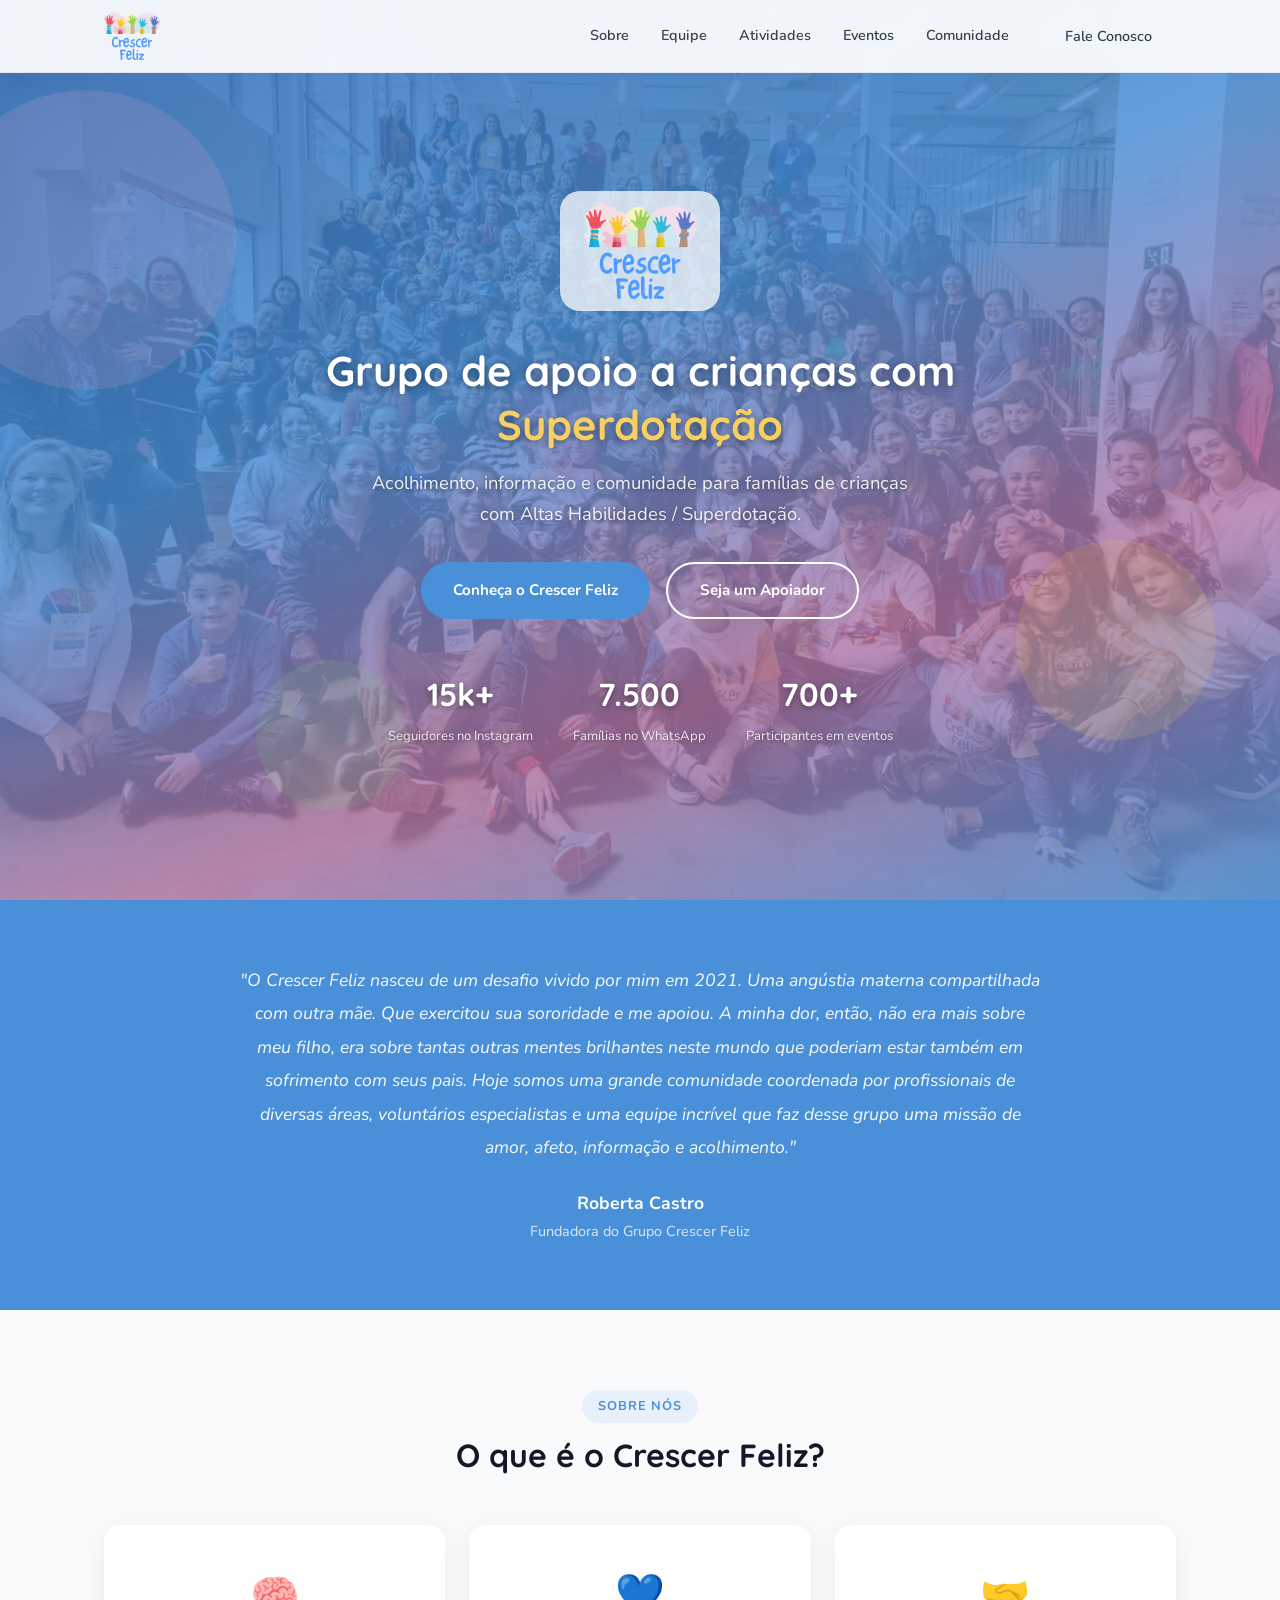
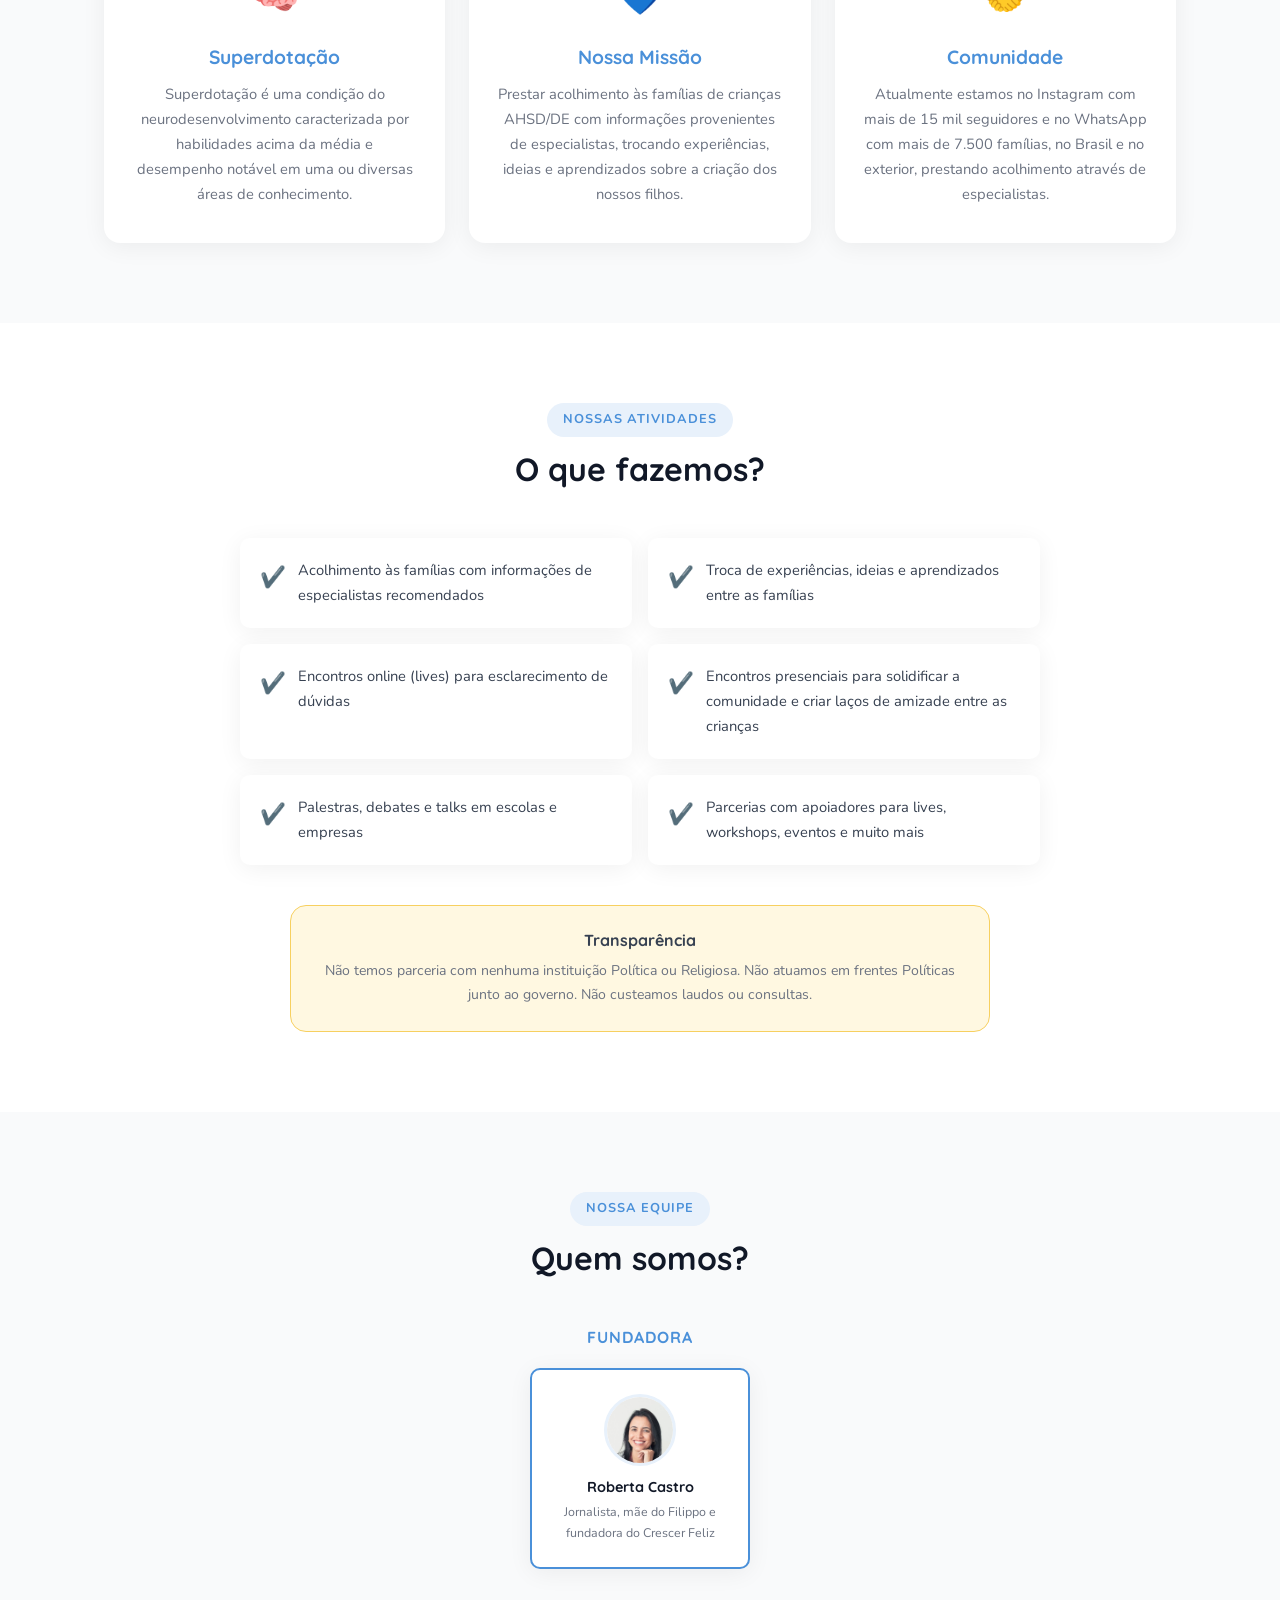
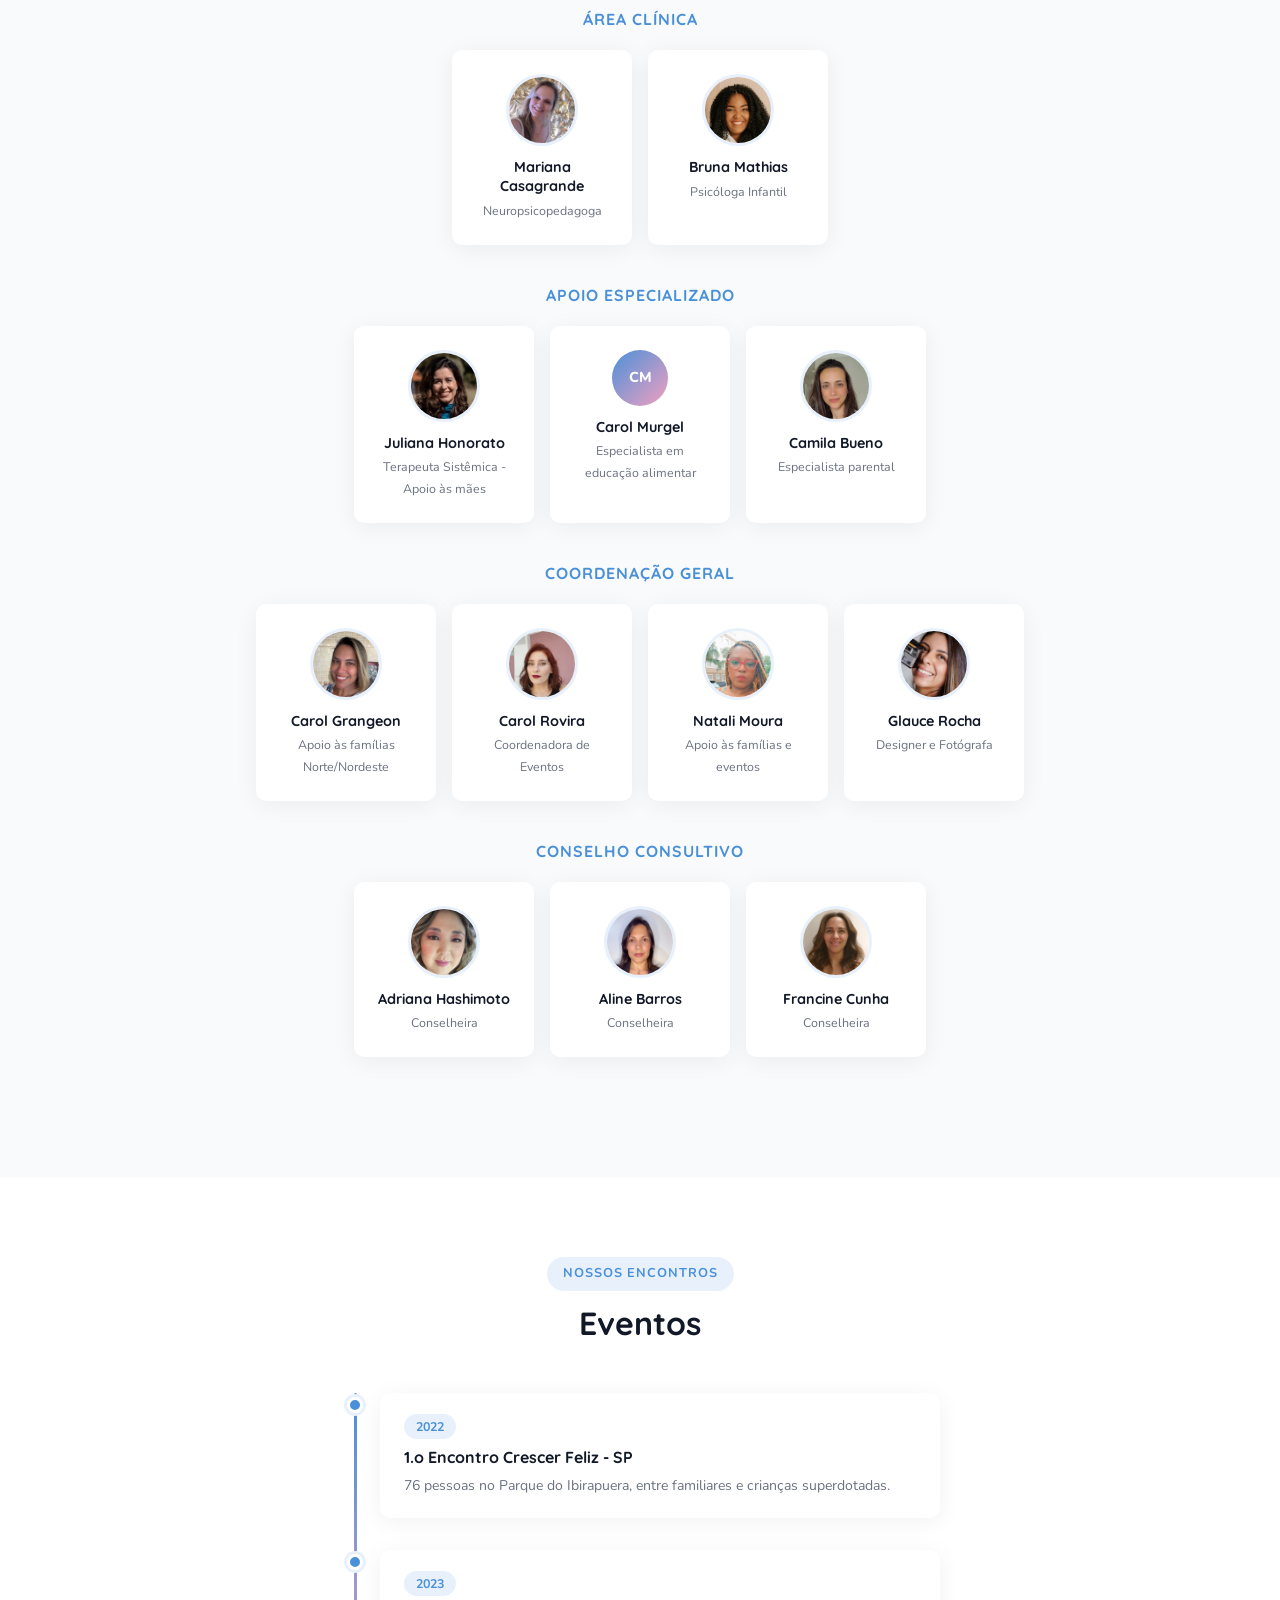
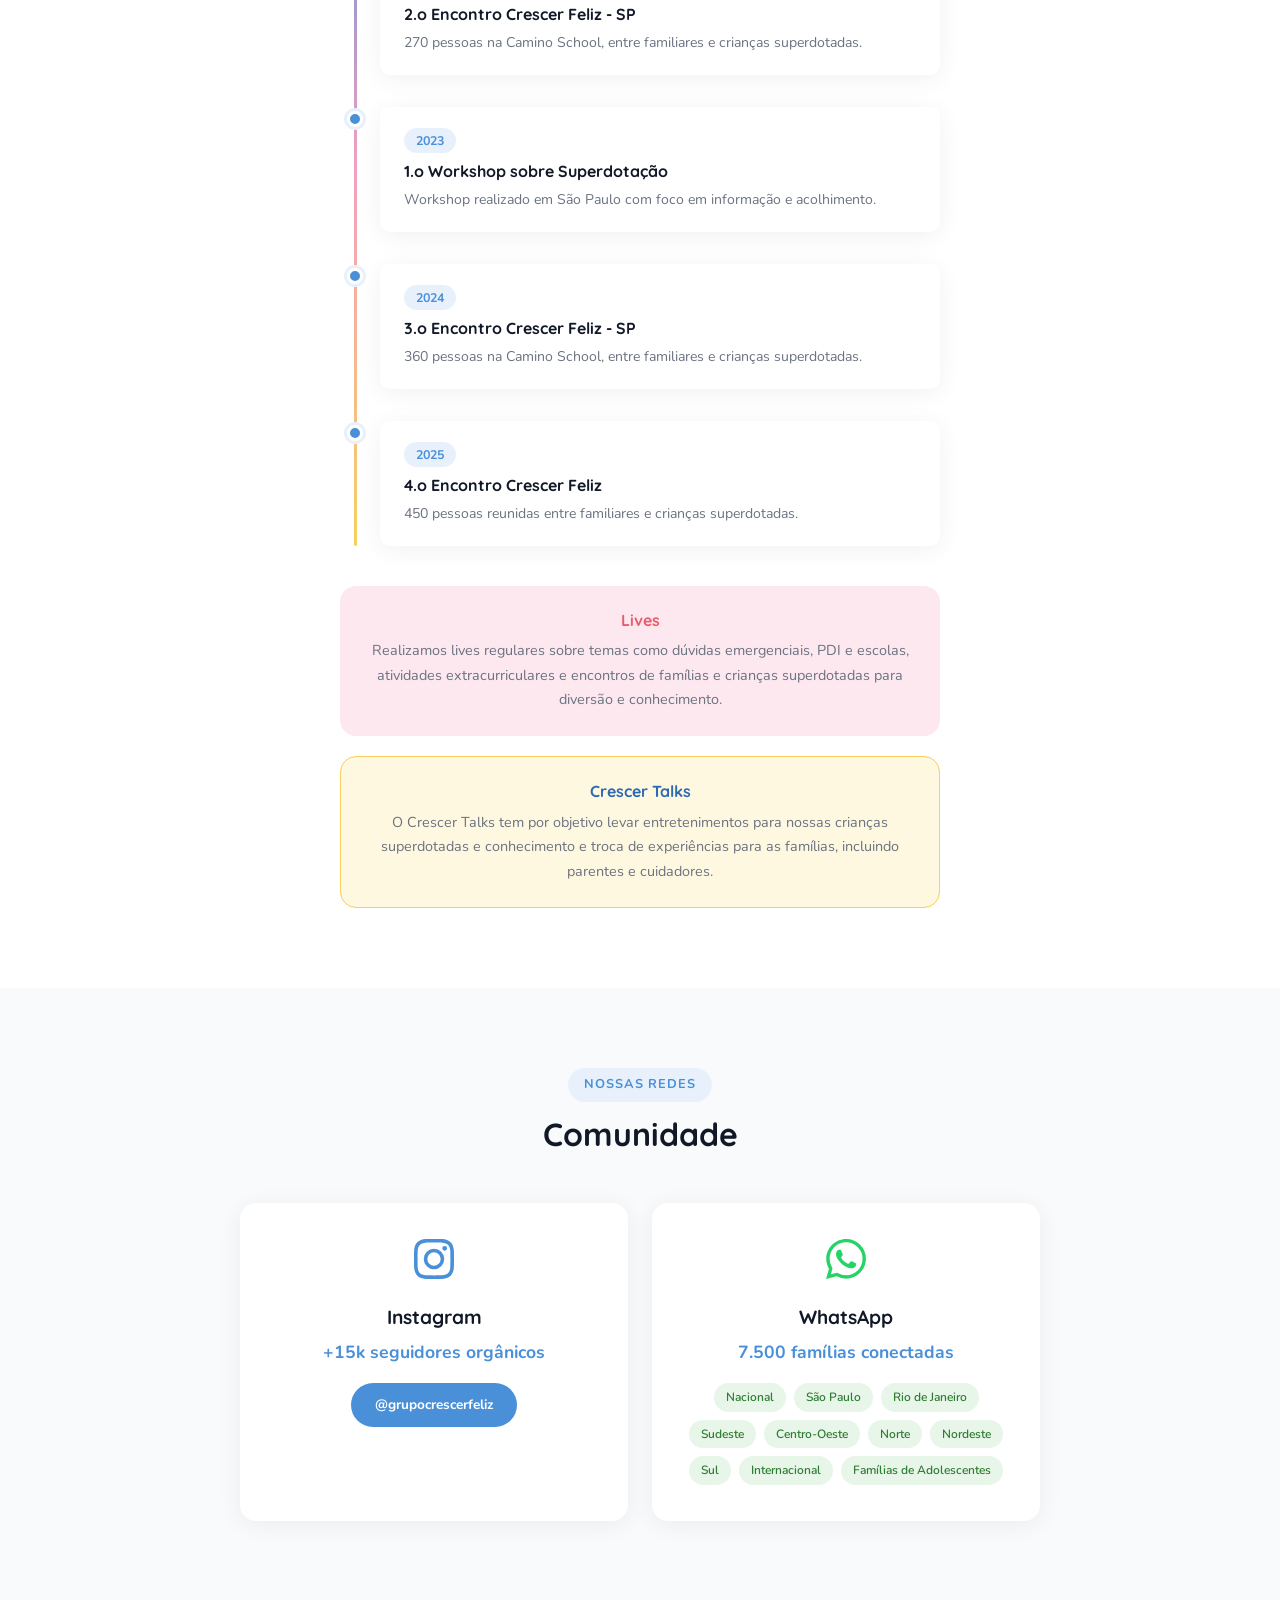
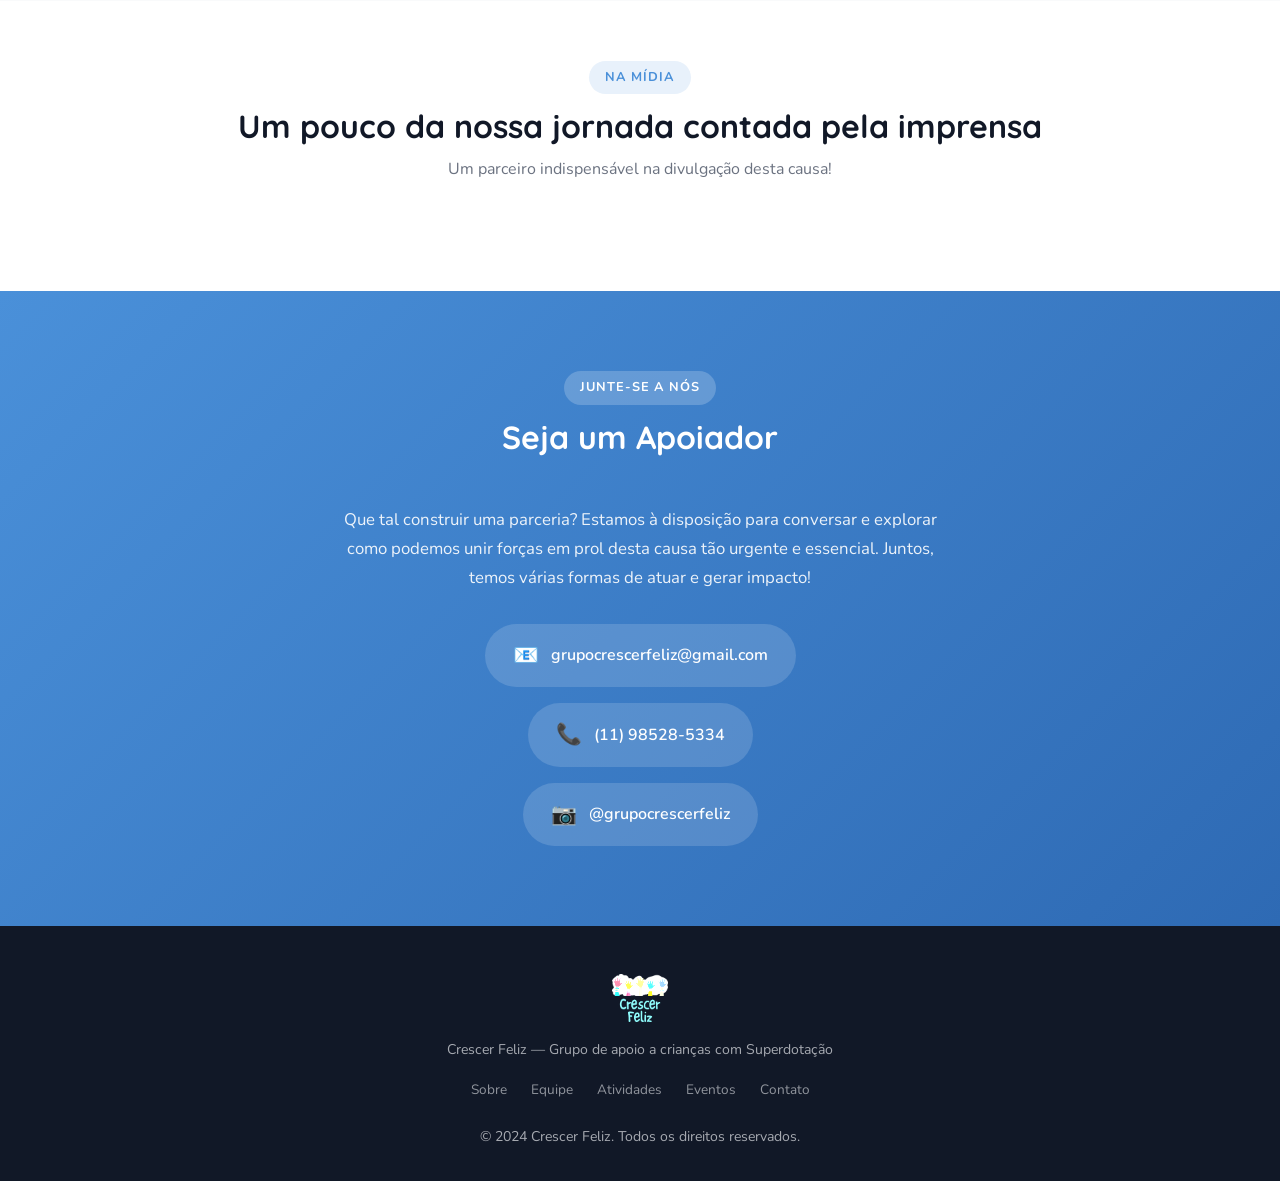
==== index.html @ 8541d03b "Adicionar foto da Bruna Mathias https://claude.ai/code/session_011KjBTKqxSBkw85o17tfQCU" ====
<!DOCTYPE html>
<html lang="pt-BR">
<head>
  <meta charset="UTF-8" />
  <meta name="viewport" content="width=device-width, initial-scale=1.0" />
  <title>Crescer Feliz - Grupo de Apoio a Crianças com Superdotação</title>
  <meta name="description" content="O Crescer Feliz é um grupo de apoio criado para atender famílias com crianças superdotadas, altas habilidades ou suspeitas. Acolhimento, informação e comunidade." />
  <link rel="icon" href="assets/img/logo.png" type="image/png" />
  <link rel="preconnect" href="https://fonts.googleapis.com" />
  <link rel="preconnect" href="https://fonts.gstatic.com" crossorigin />
  <link href="https://fonts.googleapis.com/css2?family=Nunito:wght@400;600;700;800&family=Quicksand:wght@500;600;700&display=swap" rel="stylesheet" />
  <link rel="stylesheet" href="style.css" />
</head>
<body>

  <!-- NAVBAR -->
  <nav class="navbar" id="navbar">
    <div class="container nav-container">
      <a href="#" class="nav-logo">
        <img src="assets/img/logo.png" alt="Crescer Feliz" />
      </a>
      <button class="nav-toggle" id="navToggle" aria-label="Menu">
        <span></span><span></span><span></span>
      </button>
      <ul class="nav-menu" id="navMenu">
        <li><a href="#sobre">Sobre</a></li>
        <li><a href="#equipe">Equipe</a></li>
        <li><a href="#atividades">Atividades</a></li>
        <li><a href="#eventos">Eventos</a></li>
        <li><a href="#comunidade">Comunidade</a></li>
        <li><a href="#contato" class="btn btn-nav">Fale Conosco</a></li>
      </ul>
    </div>
  </nav>

  <!-- HERO -->
  <header class="hero" id="hero">
    <div class="hero-bg-shapes">
      <div class="shape shape-1"></div>
      <div class="shape shape-2"></div>
      <div class="shape shape-3"></div>
      <div class="shape shape-4"></div>
      <div class="shape shape-5"></div>
    </div>
    <div class="container hero-content">
      <img src="assets/img/logo.png" alt="Crescer Feliz" class="hero-logo" />
      <h1>Grupo de apoio a crianças com <span class="highlight">Superdotação</span></h1>
      <p class="hero-sub">Acolhimento, informação e comunidade para famílias de crianças com Altas Habilidades / Superdotação.</p>
      <div class="hero-actions">
        <a href="#sobre" class="btn btn-primary">Conheça o Crescer Feliz</a>
        <a href="#contato" class="btn btn-outline">Seja um Apoiador</a>
      </div>
      <div class="hero-stats">
        <div class="stat">
          <span class="stat-number">15k+</span>
          <span class="stat-label">Seguidores no Instagram</span>
        </div>
        <div class="stat">
          <span class="stat-number">7.500</span>
          <span class="stat-label">Famílias no WhatsApp</span>
        </div>
        <div class="stat">
          <span class="stat-number">700+</span>
          <span class="stat-label">Participantes em eventos</span>
        </div>
      </div>
    </div>
  </header>

  <!-- MANIFESTO -->
  <section class="manifesto">
    <div class="container">
      <blockquote>
        <p>"O Crescer Feliz nasceu de um desafio vivido por mim em 2021. Uma angústia materna compartilhada com outra mãe. Que exercitou sua sororidade e me apoiou. A minha dor, então, não era mais sobre meu filho, era sobre tantas outras mentes brilhantes neste mundo que poderiam estar também em sofrimento com seus pais. Hoje somos uma grande comunidade coordenada por profissionais de diversas áreas, voluntários especialistas e uma equipe incrível que faz desse grupo uma missão de amor, afeto, informação e acolhimento."</p>
        <cite>
          <strong>Roberta Castro</strong>
          <span>Fundadora do Grupo Crescer Feliz</span>
        </cite>
      </blockquote>
    </div>
  </section>

  <!-- SOBRE -->
  <section class="sobre" id="sobre">
    <div class="container">
      <div class="section-header">
        <span class="section-tag">Sobre nós</span>
        <h2>O que é o Crescer Feliz?</h2>
      </div>
      <div class="sobre-grid">
        <div class="sobre-card">
          <div class="card-icon">&#129504;</div>
          <h3>Superdotação</h3>
          <p>Superdotação é uma condição do neurodesenvolvimento caracterizada por habilidades acima da média e desempenho notável em uma ou diversas áreas de conhecimento.</p>
        </div>
        <div class="sobre-card">
          <div class="card-icon">&#128153;</div>
          <h3>Nossa Missão</h3>
          <p>Prestar acolhimento às famílias de crianças AHSD/DE com informações provenientes de especialistas, trocando experiências, ideias e aprendizados sobre a criação dos nossos filhos.</p>
        </div>
        <div class="sobre-card">
          <div class="card-icon">&#129309;</div>
          <h3>Comunidade</h3>
          <p>Atualmente estamos no Instagram com mais de 15 mil seguidores e no WhatsApp com mais de 7.500 famílias, no Brasil e no exterior, prestando acolhimento através de especialistas.</p>
        </div>
      </div>
    </div>
  </section>

  <!-- O QUE FAZEMOS -->
  <section class="atividades" id="atividades">
    <div class="container">
      <div class="section-header">
        <span class="section-tag">Nossas atividades</span>
        <h2>O que fazemos?</h2>
      </div>
      <div class="atividades-grid">
        <div class="atividade-item fazemos">
          <div class="atividade-icon">&#10004;&#65039;</div>
          <p>Acolhimento às famílias com informações de especialistas recomendados</p>
        </div>
        <div class="atividade-item fazemos">
          <div class="atividade-icon">&#10004;&#65039;</div>
          <p>Troca de experiências, ideias e aprendizados entre as famílias</p>
        </div>
        <div class="atividade-item fazemos">
          <div class="atividade-icon">&#10004;&#65039;</div>
          <p>Encontros online (lives) para esclarecimento de dúvidas</p>
        </div>
        <div class="atividade-item fazemos">
          <div class="atividade-icon">&#10004;&#65039;</div>
          <p>Encontros presenciais para solidificar a comunidade e criar laços de amizade entre as crianças</p>
        </div>
        <div class="atividade-item fazemos">
          <div class="atividade-icon">&#10004;&#65039;</div>
          <p>Palestras, debates e talks em escolas e empresas</p>
        </div>
        <div class="atividade-item fazemos">
          <div class="atividade-icon">&#10004;&#65039;</div>
          <p>Parcerias com apoiadores para lives, workshops, eventos e muito mais</p>
        </div>
      </div>
      <div class="transparencia">
        <h3>Transparência</h3>
        <p>Não temos parceria com nenhuma instituição Política ou Religiosa. Não atuamos em frentes Políticas junto ao governo. Não custeamos laudos ou consultas.</p>
      </div>
    </div>
  </section>

  <!-- EQUIPE -->
  <section class="equipe" id="equipe">
    <div class="container">
      <div class="section-header">
        <span class="section-tag">Nossa equipe</span>
        <h2>Quem somos?</h2>
      </div>

      <div class="equipe-section">
        <h3 class="equipe-titulo">Fundadora</h3>
        <div class="equipe-grid fundadora">
          <div class="membro-card destaque">
            <img src="assets/img/roberta-castro.jpeg" alt="Roberta Castro" class="membro-avatar-img" />
            <h4>Roberta Castro</h4>
            <p>Jornalista, mãe do Filippo e fundadora do Crescer Feliz</p>
          </div>
        </div>
      </div>

      <div class="equipe-section">
        <h3 class="equipe-titulo">Área Clínica</h3>
        <div class="equipe-grid">
          <div class="membro-card">
            <img src="assets/img/mariana-casagrande.jpeg" alt="Mariana Casagrande" class="membro-avatar-img" />
            <h4>Mariana Casagrande</h4>
            <p>Neuropsicopedagoga</p>
          </div>
          <div class="membro-card">
            <img src="assets/img/bruna-mathias.jpeg" alt="Bruna Mathias" class="membro-avatar-img" />
            <h4>Bruna Mathias</h4>
            <p>Psicóloga Infantil</p>
          </div>
        </div>
      </div>

      <div class="equipe-section">
        <h3 class="equipe-titulo">Apoio Especializado</h3>
        <div class="equipe-grid">
          <div class="membro-card">
            <img src="assets/img/juliana-honorato.jpeg" alt="Juliana Honorato" class="membro-avatar-img" />
            <h4>Juliana Honorato</h4>
            <p>Terapeuta Sistêmica - Apoio às mães</p>
          </div>
          <div class="membro-card">
            <div class="membro-avatar">CM</div>
            <h4>Carol Murgel</h4>
            <p>Especialista em educação alimentar</p>
          </div>
          <div class="membro-card">
            <img src="assets/img/camila-bueno.jpeg" alt="Camila Bueno" class="membro-avatar-img" />
            <h4>Camila Bueno</h4>
            <p>Especialista parental</p>
          </div>
        </div>
      </div>

      <div class="equipe-section">
        <h3 class="equipe-titulo">Coordenação Geral</h3>
        <div class="equipe-grid">
          <div class="membro-card">
            <img src="assets/img/carol-grangeon.jpeg" alt="Carol Grangeon" class="membro-avatar-img" />
            <h4>Carol Grangeon</h4>
            <p>Apoio às famílias Norte/Nordeste</p>
          </div>
          <div class="membro-card">
            <img src="assets/img/caroline-rovira.jpeg" alt="Carol Rovira" class="membro-avatar-img" />
            <h4>Carol Rovira</h4>
            <p>Coordenadora de Eventos</p>
          </div>
          <div class="membro-card">
            <img src="assets/img/natali-moura.jpeg" alt="Natali Moura" class="membro-avatar-img" />
            <h4>Natali Moura</h4>
            <p>Apoio às famílias e eventos</p>
          </div>
          <div class="membro-card">
            <img src="assets/img/glauce-rocha.jpeg" alt="Glauce Rocha" class="membro-avatar-img" />
            <h4>Glauce Rocha</h4>
            <p>Designer e Fotógrafa</p>
          </div>
        </div>
      </div>

      <div class="equipe-section">
        <h3 class="equipe-titulo">Conselho Consultivo</h3>
        <div class="equipe-grid">
          <div class="membro-card">
            <img src="assets/img/adriana-hashimoto.jpeg" alt="Adriana Hashimoto" class="membro-avatar-img" />
            <h4>Adriana Hashimoto</h4>
            <p>Conselheira</p>
          </div>
          <div class="membro-card">
            <img src="assets/img/aline-barros.jpeg" alt="Aline Barros" class="membro-avatar-img" />
            <h4>Aline Barros</h4>
            <p>Conselheira</p>
          </div>
          <div class="membro-card">
            <img src="assets/img/francine-cunha.jpeg" alt="Francine Cunha" class="membro-avatar-img" />
            <h4>Francine Cunha</h4>
            <p>Conselheira</p>
          </div>
        </div>
      </div>
    </div>
  </section>

  <!-- EVENTOS -->
  <section class="eventos" id="eventos">
    <div class="container">
      <div class="section-header">
        <span class="section-tag">Nossos encontros</span>
        <h2>Eventos</h2>
      </div>
      <div class="timeline">
        <div class="timeline-item">
          <div class="timeline-marker"></div>
          <div class="timeline-content">
            <span class="timeline-date">2022</span>
            <h3>1.o Encontro Crescer Feliz - SP</h3>
            <p>76 pessoas no Parque do Ibirapuera, entre familiares e crianças superdotadas.</p>
          </div>
        </div>
        <div class="timeline-item">
          <div class="timeline-marker"></div>
          <div class="timeline-content">
            <span class="timeline-date">2023</span>
            <h3>2.o Encontro Crescer Feliz - SP</h3>
            <p>270 pessoas na Camino School, entre familiares e crianças superdotadas.</p>
          </div>
        </div>
        <div class="timeline-item">
          <div class="timeline-marker"></div>
          <div class="timeline-content">
            <span class="timeline-date">2023</span>
            <h3>1.o Workshop sobre Superdotação</h3>
            <p>Workshop realizado em São Paulo com foco em informação e acolhimento.</p>
          </div>
        </div>
        <div class="timeline-item">
          <div class="timeline-marker"></div>
          <div class="timeline-content">
            <span class="timeline-date">2024</span>
            <h3>3.o Encontro Crescer Feliz - SP</h3>
            <p>360 pessoas na Camino School, entre familiares e crianças superdotadas.</p>
          </div>
        </div>
        <div class="timeline-item">
          <div class="timeline-marker"></div>
          <div class="timeline-content">
            <span class="timeline-date">2025</span>
            <h3>4.o Encontro Crescer Feliz</h3>
            <p>450 pessoas reunidas entre familiares e crianças superdotadas.</p>
          </div>
        </div>
      </div>

      <div class="eventos-extras">
        <h3>Lives</h3>
        <p>Realizamos lives regulares sobre temas como dúvidas emergenciais, PDI e escolas, atividades extracurriculares e encontros de famílias e crianças superdotadas para diversão e conhecimento.</p>
      </div>

      <div class="eventos-extras crescer-talks">
        <h3>Crescer Talks</h3>
        <p>O Crescer Talks tem por objetivo levar entretenimentos para nossas crianças superdotadas e conhecimento e troca de experiências para as famílias, incluindo parentes e cuidadores.</p>
      </div>
    </div>
  </section>

  <!-- COMUNIDADE -->
  <section class="comunidade" id="comunidade">
    <div class="container">
      <div class="section-header">
        <span class="section-tag">Nossas redes</span>
        <h2>Comunidade</h2>
      </div>
      <div class="redes-grid">
        <div class="rede-card instagram">
          <div class="rede-icon">
            <svg viewBox="0 0 24 24" width="40" height="40" fill="currentColor"><path d="M12 2.163c3.204 0 3.584.012 4.85.07 3.252.148 4.771 1.691 4.919 4.919.058 1.265.069 1.645.069 4.849 0 3.205-.012 3.584-.069 4.849-.149 3.225-1.664 4.771-4.919 4.919-1.266.058-1.644.07-4.85.07-3.204 0-3.584-.012-4.849-.07-3.26-.149-4.771-1.699-4.919-4.92-.058-1.265-.07-1.644-.07-4.849 0-3.204.013-3.583.07-4.849.149-3.227 1.664-4.771 4.919-4.919 1.266-.057 1.645-.069 4.849-.069zM12 0C8.741 0 8.333.014 7.053.072 2.695.272.273 2.69.073 7.052.014 8.333 0 8.741 0 12c0 3.259.014 3.668.072 4.948.2 4.358 2.618 6.78 6.98 6.98C8.333 23.986 8.741 24 12 24c3.259 0 3.668-.014 4.948-.072 4.354-.2 6.782-2.618 6.979-6.98.059-1.28.073-1.689.073-4.948 0-3.259-.014-3.667-.072-4.947-.196-4.354-2.617-6.78-6.979-6.98C15.668.014 15.259 0 12 0zm0 5.838a6.162 6.162 0 100 12.324 6.162 6.162 0 000-12.324zM12 16a4 4 0 110-8 4 4 0 010 8zm6.406-11.845a1.44 1.44 0 100 2.881 1.44 1.44 0 000-2.881z"/></svg>
          </div>
          <h3>Instagram</h3>
          <p class="rede-stat">+15k seguidores orgânicos</p>
          <a href="https://instagram.com/grupocrescerfeliz" target="_blank" rel="noopener" class="btn btn-rede">@grupocrescerfeliz</a>
        </div>
        <div class="rede-card whatsapp">
          <div class="rede-icon">
            <svg viewBox="0 0 24 24" width="40" height="40" fill="currentColor"><path d="M17.472 14.382c-.297-.149-1.758-.867-2.03-.967-.273-.099-.471-.148-.67.15-.197.297-.767.966-.94 1.164-.173.199-.347.223-.644.075-.297-.15-1.255-.463-2.39-1.475-.883-.788-1.48-1.761-1.653-2.059-.173-.297-.018-.458.13-.606.134-.133.298-.347.446-.52.149-.174.198-.298.298-.497.099-.198.05-.371-.025-.52-.075-.149-.669-1.612-.916-2.207-.242-.579-.487-.5-.669-.51-.173-.008-.371-.01-.57-.01-.198 0-.52.074-.792.372-.272.297-1.04 1.016-1.04 2.479 0 1.462 1.065 2.875 1.213 3.074.149.198 2.096 3.2 5.077 4.487.709.306 1.262.489 1.694.625.712.227 1.36.195 1.871.118.571-.085 1.758-.719 2.006-1.413.248-.694.248-1.289.173-1.413-.074-.124-.272-.198-.57-.347m-5.421 7.403h-.004a9.87 9.87 0 01-5.031-1.378l-.361-.214-3.741.982.998-3.648-.235-.374a9.86 9.86 0 01-1.51-5.26c.001-5.45 4.436-9.884 9.888-9.884 2.64 0 5.122 1.03 6.988 2.898a9.825 9.825 0 012.893 6.994c-.003 5.45-4.437 9.884-9.885 9.884m8.413-18.297A11.815 11.815 0 0012.05 0C5.495 0 .16 5.335.157 11.892c0 2.096.547 4.142 1.588 5.945L.057 24l6.305-1.654a11.882 11.882 0 005.683 1.448h.005c6.554 0 11.89-5.335 11.893-11.893a11.821 11.821 0 00-3.48-8.413z"/></svg>
          </div>
          <h3>WhatsApp</h3>
          <p class="rede-stat">7.500 famílias conectadas</p>
          <div class="whatsapp-grupos">
            <span>Nacional</span><span>São Paulo</span><span>Rio de Janeiro</span><span>Sudeste</span><span>Centro-Oeste</span><span>Norte</span><span>Nordeste</span><span>Sul</span><span>Internacional</span><span>Famílias de Adolescentes</span>
          </div>
        </div>
      </div>
    </div>
  </section>

  <!-- IMPRENSA -->
  <section class="imprensa">
    <div class="container">
      <div class="section-header">
        <span class="section-tag">Na mídia</span>
        <h2>Um pouco da nossa jornada contada pela imprensa</h2>
        <p class="section-desc">Um parceiro indispensável na divulgação desta causa!</p>
      </div>
    </div>
  </section>

  <!-- CONTATO / CTA -->
  <section class="contato" id="contato">
    <div class="container">
      <div class="section-header">
        <span class="section-tag">Junte-se a nós</span>
        <h2>Seja um Apoiador</h2>
      </div>
      <div class="contato-content">
        <p>Que tal construir uma parceria? Estamos à disposição para conversar e explorar como podemos unir forças em prol desta causa tão urgente e essencial. Juntos, temos várias formas de atuar e gerar impacto!</p>
        <div class="contato-info">
          <div class="contato-item">
            <span class="contato-icon">&#128231;</span>
            <a href="mailto:grupocrescerfeliz@gmail.com">grupocrescerfeliz@gmail.com</a>
          </div>
          <div class="contato-item">
            <span class="contato-icon">&#128222;</span>
            <a href="tel:+5511985285334">(11) 98528-5334</a>
          </div>
          <div class="contato-item">
            <span class="contato-icon">&#128247;</span>
            <a href="https://instagram.com/grupocrescerfeliz" target="_blank" rel="noopener">@grupocrescerfeliz</a>
          </div>
        </div>
      </div>
    </div>
  </section>

  <!-- FOOTER -->
  <footer class="footer">
    <div class="container footer-content">
      <img src="assets/img/logo.png" alt="Crescer Feliz" class="footer-logo" />
      <p>Crescer Feliz &mdash; Grupo de apoio a crianças com Superdotação</p>
      <div class="footer-links">
        <a href="#sobre">Sobre</a>
        <a href="#equipe">Equipe</a>
        <a href="#atividades">Atividades</a>
        <a href="#eventos">Eventos</a>
        <a href="#contato">Contato</a>
      </div>
      <p class="footer-copy">&copy; 2024 Crescer Feliz. Todos os direitos reservados.</p>
    </div>
  </footer>

  <script src="script.js"></script>
</body>
</html>
---- style.css ----
/* ===== RESET & BASE ===== */
*, *::before, *::after { box-sizing: border-box; margin: 0; padding: 0; }

:root {
  --blue: #4A90D9;
  --blue-dark: #2E6AB4;
  --blue-light: #E8F1FB;
  --pink: #F2A0C0;
  --pink-light: #FDE8F0;
  --yellow: #F7D060;
  --yellow-light: #FFF8E1;
  --green: #7BC67E;
  --green-light: #E8F5E9;
  --red: #E85D6C;
  --purple: #B39DDB;
  --white: #FFFFFF;
  --gray-50: #F9FAFB;
  --gray-100: #F3F4F6;
  --gray-200: #E5E7EB;
  --gray-500: #6B7280;
  --gray-700: #374151;
  --gray-900: #111827;
  --radius: 16px;
  --radius-sm: 10px;
  --shadow: 0 4px 24px rgba(0,0,0,.06);
  --shadow-lg: 0 12px 40px rgba(0,0,0,.1);
  --transition: .3s ease;
}

html { scroll-behavior: smooth; scroll-padding-top: 80px; }

body {
  font-family: 'Nunito', sans-serif;
  color: var(--gray-700);
  line-height: 1.7;
  background: var(--white);
  overflow-x: hidden;
  -webkit-text-size-adjust: 100%;
}

h1, h2, h3, h4 { font-family: 'Quicksand', sans-serif; color: var(--gray-900); line-height: 1.3; }
a { text-decoration: none; color: inherit; }
img { max-width: 100%; display: block; }

.container { max-width: 1120px; margin: 0 auto; padding: 0 24px; }

/* ===== BUTTONS ===== */
.btn {
  display: inline-flex; align-items: center; gap: 8px;
  padding: 14px 32px; border-radius: 50px; font-weight: 700;
  font-size: .95rem; transition: var(--transition); cursor: pointer; border: none;
}
.btn-primary { background: var(--blue); color: var(--white); }
.btn-primary:hover { background: var(--blue-dark); transform: translateY(-2px); box-shadow: var(--shadow-lg); }
.btn-outline { border: 2px solid var(--white); color: var(--white); background: transparent; }
.btn-outline:hover { background: var(--white); color: var(--blue); }
.btn-nav { padding: 10px 24px; font-size: .85rem; }
.btn-rede { background: var(--blue); color: var(--white); padding: 10px 24px; font-size: .85rem; }
.btn-rede:hover { background: var(--blue-dark); }

/* ===== NAVBAR ===== */
.navbar {
  position: fixed; top: 0; left: 0; right: 0; z-index: 1000;
  background: rgba(255,255,255,.92); backdrop-filter: blur(12px);
  -webkit-backdrop-filter: blur(12px);
  border-bottom: 1px solid var(--gray-200);
  transition: var(--transition);
}
.navbar.scrolled { box-shadow: var(--shadow); }
.nav-container { display: flex; align-items: center; justify-content: space-between; height: 72px; }
.nav-logo img { height: 48px; width: auto; }
.nav-menu { display: flex; align-items: center; gap: 32px; list-style: none; }
.nav-menu a { font-weight: 600; font-size: .9rem; color: var(--gray-700); transition: var(--transition); }
.nav-menu a:hover { color: var(--blue); }

.nav-toggle { display: none; flex-direction: column; gap: 5px; background: none; border: none; cursor: pointer; padding: 8px; }
.nav-toggle span { width: 24px; height: 2.5px; background: var(--gray-700); border-radius: 2px; transition: var(--transition); }

/* ===== HERO ===== */
.hero {
  position: relative; min-height: 100vh; display: flex; align-items: center;
  padding: 120px 0 80px;
  background: linear-gradient(160deg, rgba(46,106,180,.88) 0%, rgba(74,144,217,.82) 40%, rgba(180,120,170,.78) 70%, rgba(74,144,217,.85) 100%),
              url('assets/img/Hero.jpg') center/cover no-repeat;
  overflow: hidden;
}
.hero-bg-shapes { position: absolute; inset: 0; pointer-events: none; }
.shape {
  position: absolute; border-radius: 50%; opacity: .15;
  animation: float 8s ease-in-out infinite;
}
.shape-1 { width: 300px; height: 300px; background: var(--pink); top: 10%; left: -5%; animation-delay: 0s; }
.shape-2 { width: 200px; height: 200px; background: var(--yellow); top: 60%; right: 5%; animation-delay: 2s; }
.shape-3 { width: 150px; height: 150px; background: var(--green); bottom: 10%; left: 20%; animation-delay: 4s; }
.shape-4 { width: 250px; height: 250px; background: var(--blue); top: 5%; right: 20%; animation-delay: 1s; }
.shape-5 { width: 100px; height: 100px; background: var(--purple); top: 40%; left: 40%; animation-delay: 3s; }

@keyframes float {
  0%, 100% { transform: translateY(0) scale(1); }
  50% { transform: translateY(-20px) scale(1.05); }
}

.hero-content { position: relative; text-align: center; max-width: 720px; margin: 0 auto; }
.hero-logo { height: 120px; margin: 0 auto 32px; background: rgba(255,255,255,.75); border-radius: 20px; padding: 12px 24px; }
.hero h1 { font-size: 2.6rem; font-weight: 800; margin-bottom: 16px; color: var(--white); text-shadow: 0 2px 8px rgba(0,0,0,.4); }
.highlight { color: var(--yellow); }
.hero-sub { font-size: 1.15rem; color: rgba(255,255,255,.9); margin-bottom: 32px; max-width: 560px; margin-left: auto; margin-right: auto; text-shadow: 0 1px 4px rgba(0,0,0,.4); }
.hero-actions { display: flex; gap: 16px; justify-content: center; flex-wrap: wrap; margin-bottom: 48px; }

.hero-stats { display: flex; gap: 40px; justify-content: center; flex-wrap: wrap; }
.stat { text-align: center; }
.stat-number { display: block; font-family: 'Quicksand', sans-serif; font-size: 2rem; font-weight: 800; color: var(--white); text-shadow: 0 2px 6px rgba(0,0,0,.4); }
.stat-label { font-size: .82rem; color: rgba(255,255,255,.85); text-shadow: 0 1px 4px rgba(0,0,0,.3); }

/* ===== MANIFESTO ===== */
.manifesto {
  background: var(--blue); color: var(--white); padding: 64px 0;
}
.manifesto blockquote {
  max-width: 800px; margin: 0 auto; text-align: center;
}
.manifesto blockquote p {
  font-size: 1.1rem; font-style: italic; line-height: 1.9; margin-bottom: 24px; opacity: .95;
}
.manifesto cite { display: block; font-style: normal; }
.manifesto cite strong { display: block; font-size: 1.1rem; }
.manifesto cite span { opacity: .8; font-size: .9rem; }

/* ===== SECTIONS COMMON ===== */
section { padding: 80px 0; }
.section-header { text-align: center; margin-bottom: 48px; }
.section-tag {
  display: inline-block; padding: 6px 16px; border-radius: 50px;
  background: var(--blue-light); color: var(--blue); font-weight: 700;
  font-size: .8rem; text-transform: uppercase; letter-spacing: 1px; margin-bottom: 12px;
}
.section-header h2 { font-size: 2rem; font-weight: 800; }
.section-desc { color: var(--gray-500); margin-top: 8px; }

/* ===== SOBRE ===== */
.sobre { background: var(--gray-50); }
.sobre-grid { display: grid; grid-template-columns: repeat(3, 1fr); gap: 24px; }
.sobre-card {
  background: var(--white); border-radius: var(--radius); padding: 36px 28px;
  box-shadow: var(--shadow); text-align: center; transition: var(--transition);
}
.sobre-card:hover { transform: translateY(-4px); box-shadow: var(--shadow-lg); }
.card-icon { font-size: 2.5rem; margin-bottom: 16px; }
.sobre-card h3 { font-size: 1.2rem; margin-bottom: 12px; color: var(--blue); }
.sobre-card p { font-size: .92rem; color: var(--gray-500); }

/* ===== ATIVIDADES ===== */
.atividades-grid { display: grid; grid-template-columns: repeat(2, 1fr); gap: 16px; max-width: 800px; margin: 0 auto; }
.atividade-item {
  display: flex; align-items: flex-start; gap: 12px;
  background: var(--white); border-radius: var(--radius-sm); padding: 20px;
  box-shadow: var(--shadow); transition: var(--transition);
}
.atividade-item:hover { transform: translateX(4px); }
.atividade-icon { font-size: 1.3rem; flex-shrink: 0; margin-top: 2px; }
.atividade-item p { font-size: .92rem; }

.transparencia {
  max-width: 700px; margin: 40px auto 0; text-align: center;
  padding: 24px 32px; border-radius: var(--radius);
  background: var(--yellow-light); border: 1px solid var(--yellow);
}
.transparencia h3 { font-size: 1rem; color: var(--gray-700); margin-bottom: 8px; }
.transparencia p { font-size: .88rem; color: var(--gray-500); }

/* ===== EQUIPE ===== */
.equipe { background: var(--gray-50); }
.equipe-section { margin-bottom: 40px; }
.equipe-titulo {
  font-size: 1rem; text-transform: uppercase; letter-spacing: 1px;
  color: var(--blue); margin-bottom: 20px; text-align: center;
}
.equipe-grid { display: flex; flex-wrap: wrap; gap: 16px; justify-content: center; }
.membro-card {
  background: var(--white); border-radius: var(--radius-sm); padding: 24px 20px;
  text-align: center; box-shadow: var(--shadow); width: 180px; transition: var(--transition);
}
.membro-card:hover { transform: translateY(-4px); box-shadow: var(--shadow-lg); }
.membro-card.destaque { width: 220px; border: 2px solid var(--blue); }
.membro-avatar {
  width: 56px; height: 56px; border-radius: 50%;
  background: linear-gradient(135deg, var(--blue), var(--pink));
  color: var(--white); display: flex; align-items: center; justify-content: center;
  font-weight: 800; font-size: .9rem; margin: 0 auto 12px;
}
.membro-avatar-img {
  width: 72px; height: 72px; border-radius: 50%; object-fit: cover;
  margin: 0 auto 12px; border: 3px solid var(--blue-light);
}
.membro-card h4 { font-size: .9rem; margin-bottom: 4px; }
.membro-card p { font-size: .78rem; color: var(--gray-500); }

/* ===== EVENTOS ===== */
.timeline { max-width: 600px; margin: 0 auto; position: relative; padding-left: 40px; }
.timeline::before {
  content: ''; position: absolute; left: 14px; top: 0; bottom: 0;
  width: 3px; background: linear-gradient(to bottom, var(--blue), var(--pink), var(--yellow));
  border-radius: 3px;
}
.timeline-item { position: relative; margin-bottom: 32px; }
.timeline-marker {
  position: absolute; left: -33px; top: 4px;
  width: 16px; height: 16px; border-radius: 50%;
  background: var(--blue); border: 3px solid var(--white);
  box-shadow: 0 0 0 3px var(--blue-light);
}
.timeline-content {
  background: var(--white); border-radius: var(--radius-sm);
  padding: 20px 24px; box-shadow: var(--shadow);
}
.timeline-date {
  display: inline-block; padding: 2px 12px; border-radius: 50px;
  background: var(--blue-light); color: var(--blue);
  font-weight: 700; font-size: .78rem; margin-bottom: 8px;
}
.timeline-content h3 { font-size: 1rem; margin-bottom: 6px; }
.timeline-content p { font-size: .88rem; color: var(--gray-500); }

.eventos-extras {
  max-width: 600px; margin: 40px auto 0; text-align: center;
  padding: 24px; border-radius: var(--radius); background: var(--pink-light);
}
.eventos-extras h3 { color: var(--red); font-size: 1rem; margin-bottom: 8px; }
.eventos-extras p { font-size: .9rem; color: var(--gray-500); }

.eventos-extras.crescer-talks {
  background: var(--yellow-light);
  border: 1px solid var(--yellow);
  margin-top: 20px;
}
.eventos-extras.crescer-talks h3 { color: var(--blue-dark); }

/* ===== COMUNIDADE ===== */
.comunidade { background: var(--gray-50); }
.redes-grid { display: grid; grid-template-columns: repeat(2, 1fr); gap: 24px; max-width: 800px; margin: 0 auto; }
.rede-card {
  background: var(--white); border-radius: var(--radius); padding: 36px 28px;
  text-align: center; box-shadow: var(--shadow); transition: var(--transition);
}
.rede-card:hover { transform: translateY(-4px); box-shadow: var(--shadow-lg); }
.rede-icon { color: var(--blue); margin-bottom: 16px; }
.rede-card.whatsapp .rede-icon { color: #25D366; }
.rede-card h3 { font-size: 1.2rem; margin-bottom: 8px; }
.rede-stat { font-size: 1.1rem; font-weight: 700; color: var(--blue); margin-bottom: 16px; }

.whatsapp-grupos { display: flex; flex-wrap: wrap; gap: 8px; justify-content: center; }
.whatsapp-grupos span {
  padding: 4px 12px; border-radius: 50px; font-size: .75rem; font-weight: 600;
  background: #E8F5E9; color: #2E7D32;
}

/* ===== IMPRENSA ===== */
.imprensa { padding: 60px 0; background: var(--white); }

/* ===== CONTATO ===== */
.contato {
  background: linear-gradient(135deg, var(--blue), var(--blue-dark));
  color: var(--white); padding: 80px 0;
}
.contato .section-tag { background: rgba(255,255,255,.2); color: var(--white); }
.contato .section-header h2 { color: var(--white); }
.contato-content { max-width: 600px; margin: 0 auto; text-align: center; }
.contato-content > p { opacity: .9; margin-bottom: 32px; font-size: 1.05rem; }
.contato-info { display: flex; flex-direction: column; gap: 16px; align-items: center; }
.contato-item {
  display: flex; align-items: center; gap: 12px;
  background: rgba(255,255,255,.15); padding: 14px 28px;
  border-radius: 50px; transition: var(--transition);
  max-width: 100%;
}
.contato-item:hover { background: rgba(255,255,255,.25); }
.contato-icon { font-size: 1.3rem; flex-shrink: 0; }
.contato-item a { color: var(--white); font-weight: 600; word-break: break-word; }

/* ===== FOOTER ===== */
.footer {
  background: var(--gray-900); color: var(--gray-200); padding: 48px 0 32px;
  text-align: center;
}
.footer-logo { height: 48px; margin: 0 auto 16px; filter: brightness(1.8); }
.footer p { font-size: .88rem; opacity: .7; }
.footer-links { display: flex; gap: 24px; justify-content: center; flex-wrap: wrap; margin: 16px 0; }
.footer-links a { font-size: .85rem; opacity: .6; transition: var(--transition); }
.footer-links a:hover { opacity: 1; color: var(--blue); }
.footer-copy { margin-top: 24px; font-size: .78rem; opacity: .4; }

/* ===== RESPONSIVE — Tablet landscape (1024px) ===== */
@media (max-width: 1024px) {
  .hero h1 { font-size: 2.2rem; }
  .hero-stats { gap: 32px; }
  .sobre-grid { gap: 16px; }
  .sobre-card { padding: 28px 20px; }
  .membro-card { width: 160px; padding: 20px 16px; }
  .membro-card.destaque { width: 200px; }
  .nav-menu { gap: 20px; }
  .nav-menu a { font-size: .85rem; }
}

/* ===== RESPONSIVE — Tablet portrait (768px) ===== */
@media (max-width: 768px) {
  .container { padding: 0 20px; }

  /* Nav */
  .nav-toggle { display: flex; min-width: 44px; min-height: 44px; align-items: center; justify-content: center; }
  .nav-menu {
    position: fixed; top: 72px; left: 0; right: 0; background: var(--white);
    flex-direction: column; padding: 24px; gap: 16px;
    box-shadow: var(--shadow-lg); transform: translateY(-120%);
    transition: var(--transition); z-index: 999;
  }
  .nav-menu.open { transform: translateY(0); }
  .nav-menu a { font-size: 1rem; padding: 8px 0; }

  /* Hero */
  .hero { padding: 100px 0 60px; min-height: auto; }
  .hero h1 { font-size: 1.8rem; }
  .hero-logo { height: 88px; margin-bottom: 24px; }
  .hero-sub { font-size: 1rem; margin-bottom: 24px; }
  .hero-stats { gap: 24px; }
  .stat-number { font-size: 1.6rem; }
  .stat-label { font-size: .78rem; }
  .hero-actions { margin-bottom: 36px; }

  /* Manifesto */
  .manifesto { padding: 48px 0; }
  .manifesto blockquote p { font-size: 1rem; line-height: 1.8; }

  /* Sections */
  section { padding: 60px 0; }
  .section-header { margin-bottom: 36px; }
  .section-header h2 { font-size: 1.6rem; }

  /* Sobre */
  .sobre-grid { grid-template-columns: 1fr; max-width: 480px; margin: 0 auto; }

  /* Atividades */
  .atividades-grid { grid-template-columns: 1fr; }
  .transparencia { padding: 20px 24px; }

  /* Equipe */
  .equipe-grid { gap: 12px; }
  .membro-card { width: calc(50% - 8px); max-width: 180px; }
  .membro-card.destaque { width: calc(50% - 8px); max-width: 220px; }

  /* Timeline */
  .timeline { padding-left: 32px; }
  .timeline-marker { left: -25px; width: 14px; height: 14px; }
  .timeline::before { left: 12px; }
  .timeline-content { padding: 16px 20px; }
  .timeline-content h3 { font-size: .95rem; }

  /* Comunidade */
  .redes-grid { grid-template-columns: 1fr; max-width: 400px; }
  .rede-card { padding: 28px 24px; }

  /* Contato */
  .contato { padding: 60px 0; }
  .contato-content > p { font-size: .95rem; }
  .contato-item { padding: 12px 20px; border-radius: var(--radius-sm); }

  /* Footer */
  .footer { padding: 40px 0 24px; }
  .footer-links { gap: 16px; }
}

/* ===== RESPONSIVE — Mobile large (576px) ===== */
@media (max-width: 576px) {
  .hero { padding: 92px 0 48px; }
  .hero h1 { font-size: 1.55rem; }
  .hero-logo { height: 72px; margin-bottom: 20px; }
  .hero-sub { font-size: .92rem; }
  .hero-actions { flex-direction: column; align-items: center; }
  .hero-actions .btn { width: 100%; max-width: 280px; justify-content: center; }
  .hero-stats { gap: 16px; }
  .stat-number { font-size: 1.4rem; }

  .manifesto blockquote p { font-size: .92rem; }

  .sobre-card { padding: 24px 20px; }
  .sobre-card h3 { font-size: 1.1rem; }

  .atividade-item { padding: 16px; }

  .membro-card { width: calc(50% - 6px); padding: 16px 12px; }
  .membro-card.destaque { width: calc(60% - 6px); }
  .membro-avatar { width: 48px; height: 48px; font-size: .8rem; }
  .membro-card h4 { font-size: .82rem; }
  .membro-card p { font-size: .72rem; }

  .eventos-extras { padding: 20px 16px; }

  .contato-item { width: 100%; justify-content: center; }
  .contato-item a { font-size: .88rem; }

  .section-header h2 { font-size: 1.4rem; }
}

/* ===== RESPONSIVE — Mobile small (380px) ===== */
@media (max-width: 380px) {
  .container { padding: 0 16px; }

  .hero h1 { font-size: 1.35rem; }
  .hero-logo { height: 60px; }
  .hero-sub { font-size: .85rem; }
  .hero-stats { flex-direction: column; gap: 12px; }
  .stat { display: flex; align-items: baseline; gap: 8px; justify-content: center; }
  .stat-number { font-size: 1.3rem; }
  .stat-label { font-size: .75rem; }

  .nav-container { height: 60px; }
  .nav-logo img { height: 40px; }
  .nav-menu { top: 60px; }

  .manifesto blockquote p { font-size: .85rem; line-height: 1.7; }

  .section-header h2 { font-size: 1.25rem; }
  section { padding: 48px 0; }

  .sobre-card p { font-size: .85rem; }

  .atividade-item p { font-size: .85rem; }
  .transparencia p { font-size: .82rem; }

  .membro-card { width: calc(50% - 6px); padding: 14px 10px; }
  .membro-avatar { width: 42px; height: 42px; font-size: .75rem; margin-bottom: 8px; }
  .membro-card h4 { font-size: .78rem; }

  .timeline { padding-left: 28px; }
  .timeline-content { padding: 14px 16px; }
  .timeline-content h3 { font-size: .88rem; }
  .timeline-content p { font-size: .82rem; }
  .timeline-marker { left: -21px; width: 12px; height: 12px; }
  .timeline::before { left: 10px; width: 2px; }

  .whatsapp-grupos span { font-size: .7rem; padding: 3px 10px; }

  .contato-content > p { font-size: .88rem; }

  .footer-links { gap: 12px; }
  .footer-links a { font-size: .8rem; }
}

/* ===== Touch device improvements ===== */
@media (hover: none) {
  .sobre-card:hover,
  .membro-card:hover,
  .rede-card:hover,
  .atividade-item:hover { transform: none; box-shadow: var(--shadow); }
  .btn-primary:hover { transform: none; }
}

/* ===== Landscape phone fix ===== */
@media (max-height: 500px) and (orientation: landscape) {
  .hero { min-height: auto; padding: 80px 0 40px; }
  .hero-logo { height: 56px; margin-bottom: 16px; }
  .hero h1 { font-size: 1.5rem; margin-bottom: 8px; }
  .hero-sub { margin-bottom: 16px; }
  .hero-actions { margin-bottom: 24px; }
  .shape { display: none; }
}

/* ===== Print ===== */
@media print {
  .navbar, .nav-toggle, .hero-bg-shapes, .contato, .footer { display: none; }
  section { padding: 24px 0; }
  .hero { min-height: auto; padding: 24px 0; }
  .sobre-grid { grid-template-columns: 1fr; }
}
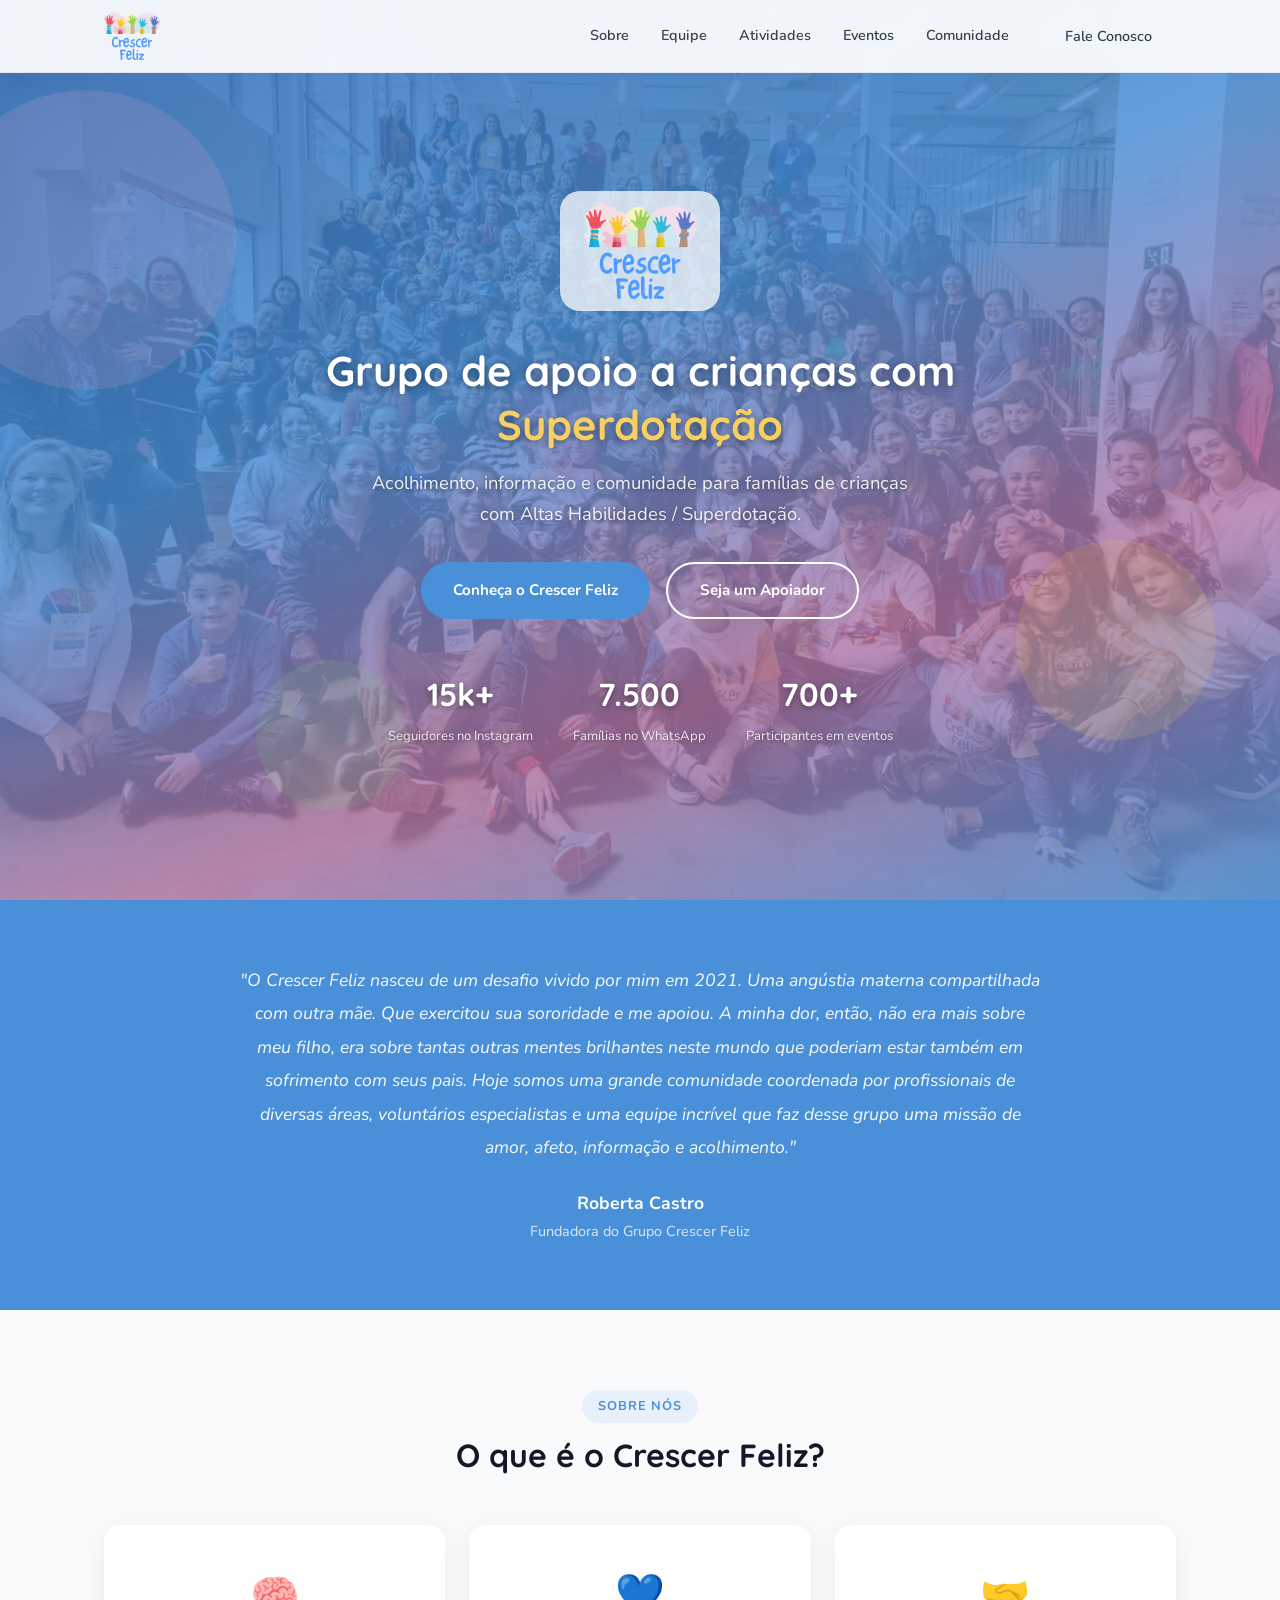
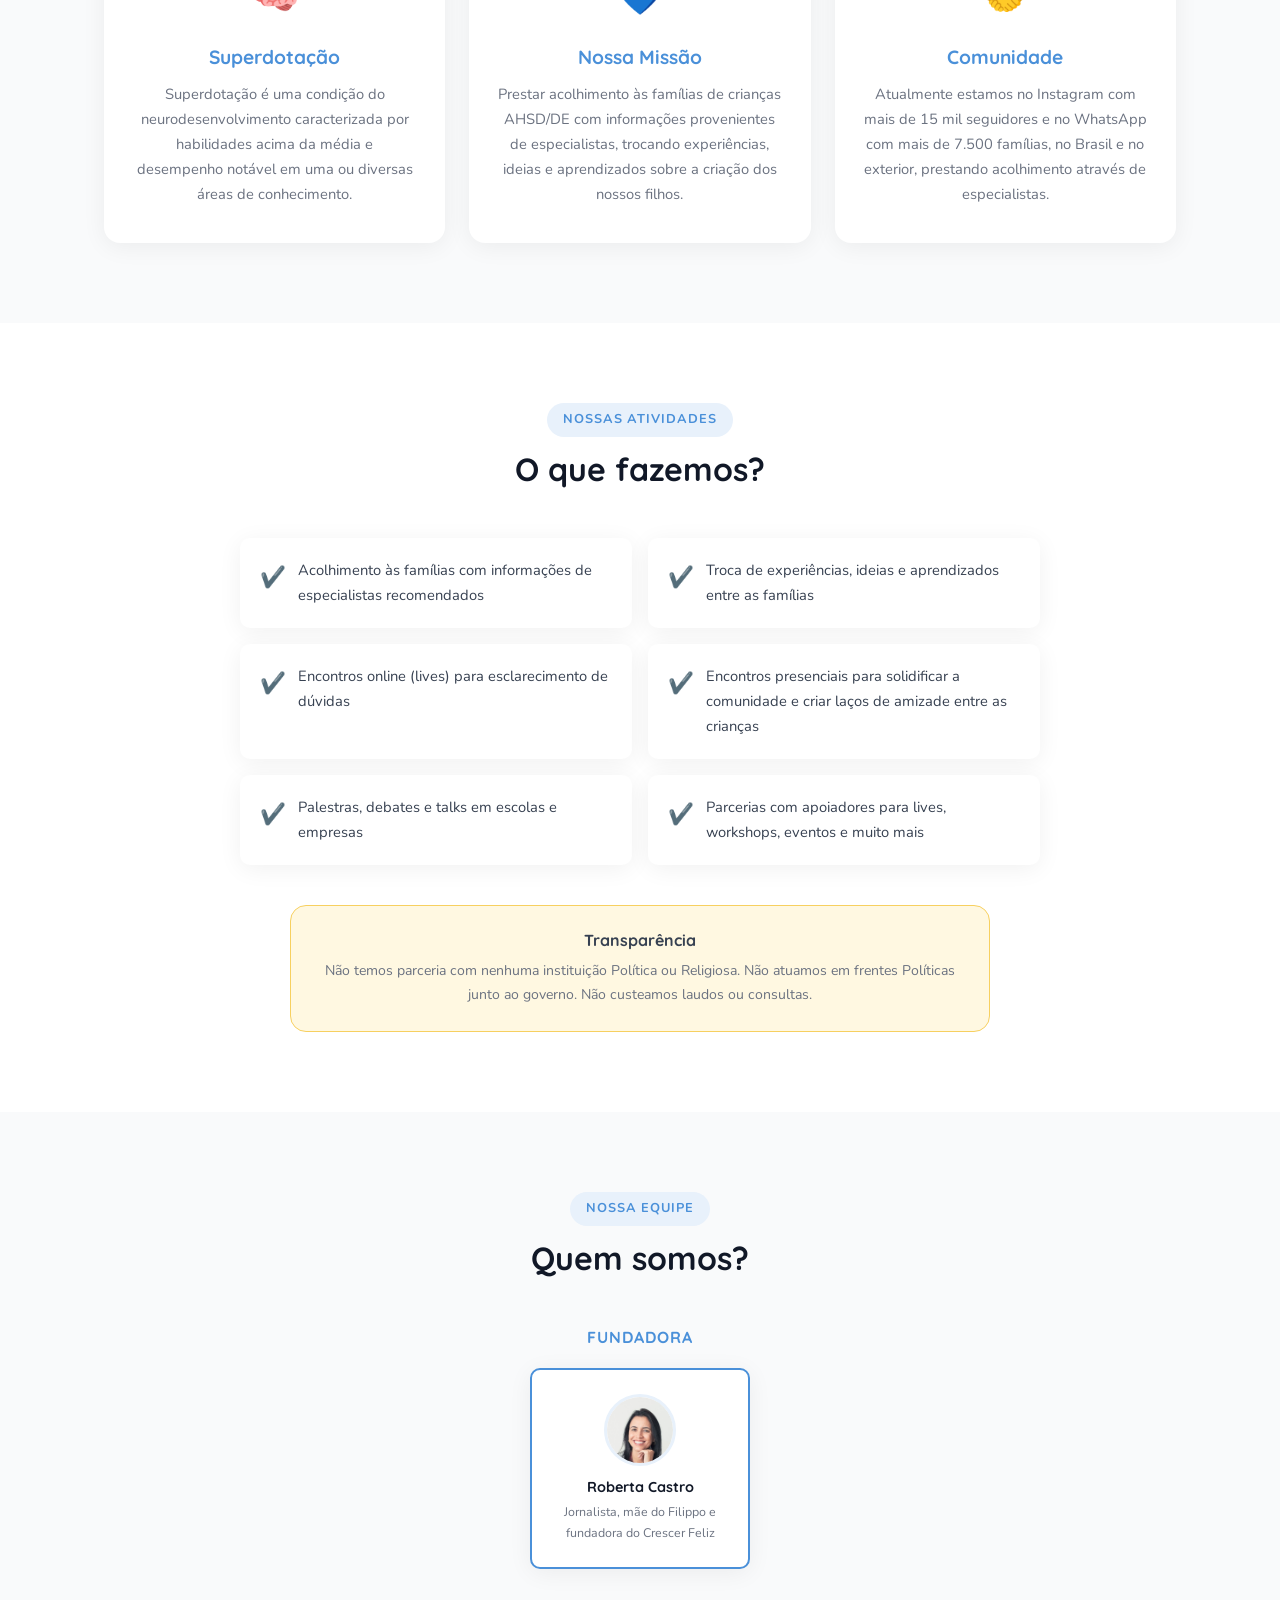
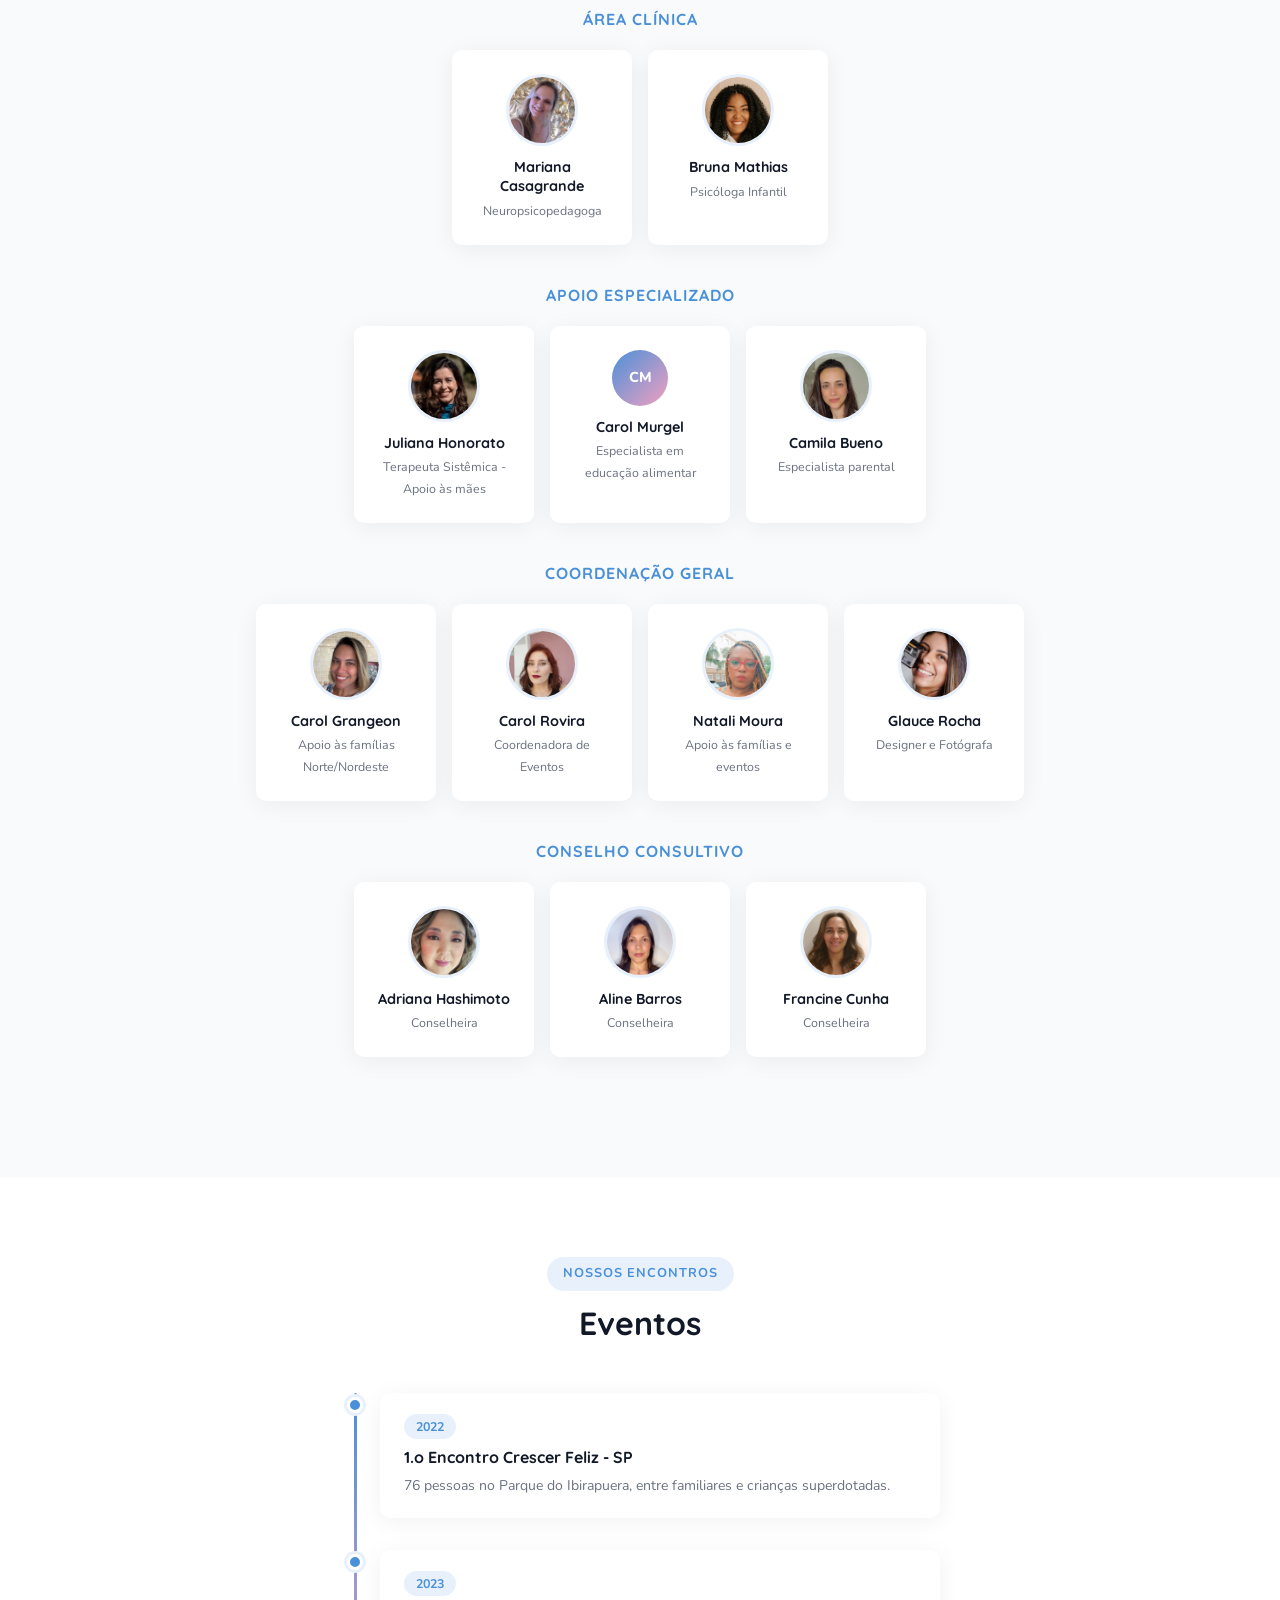
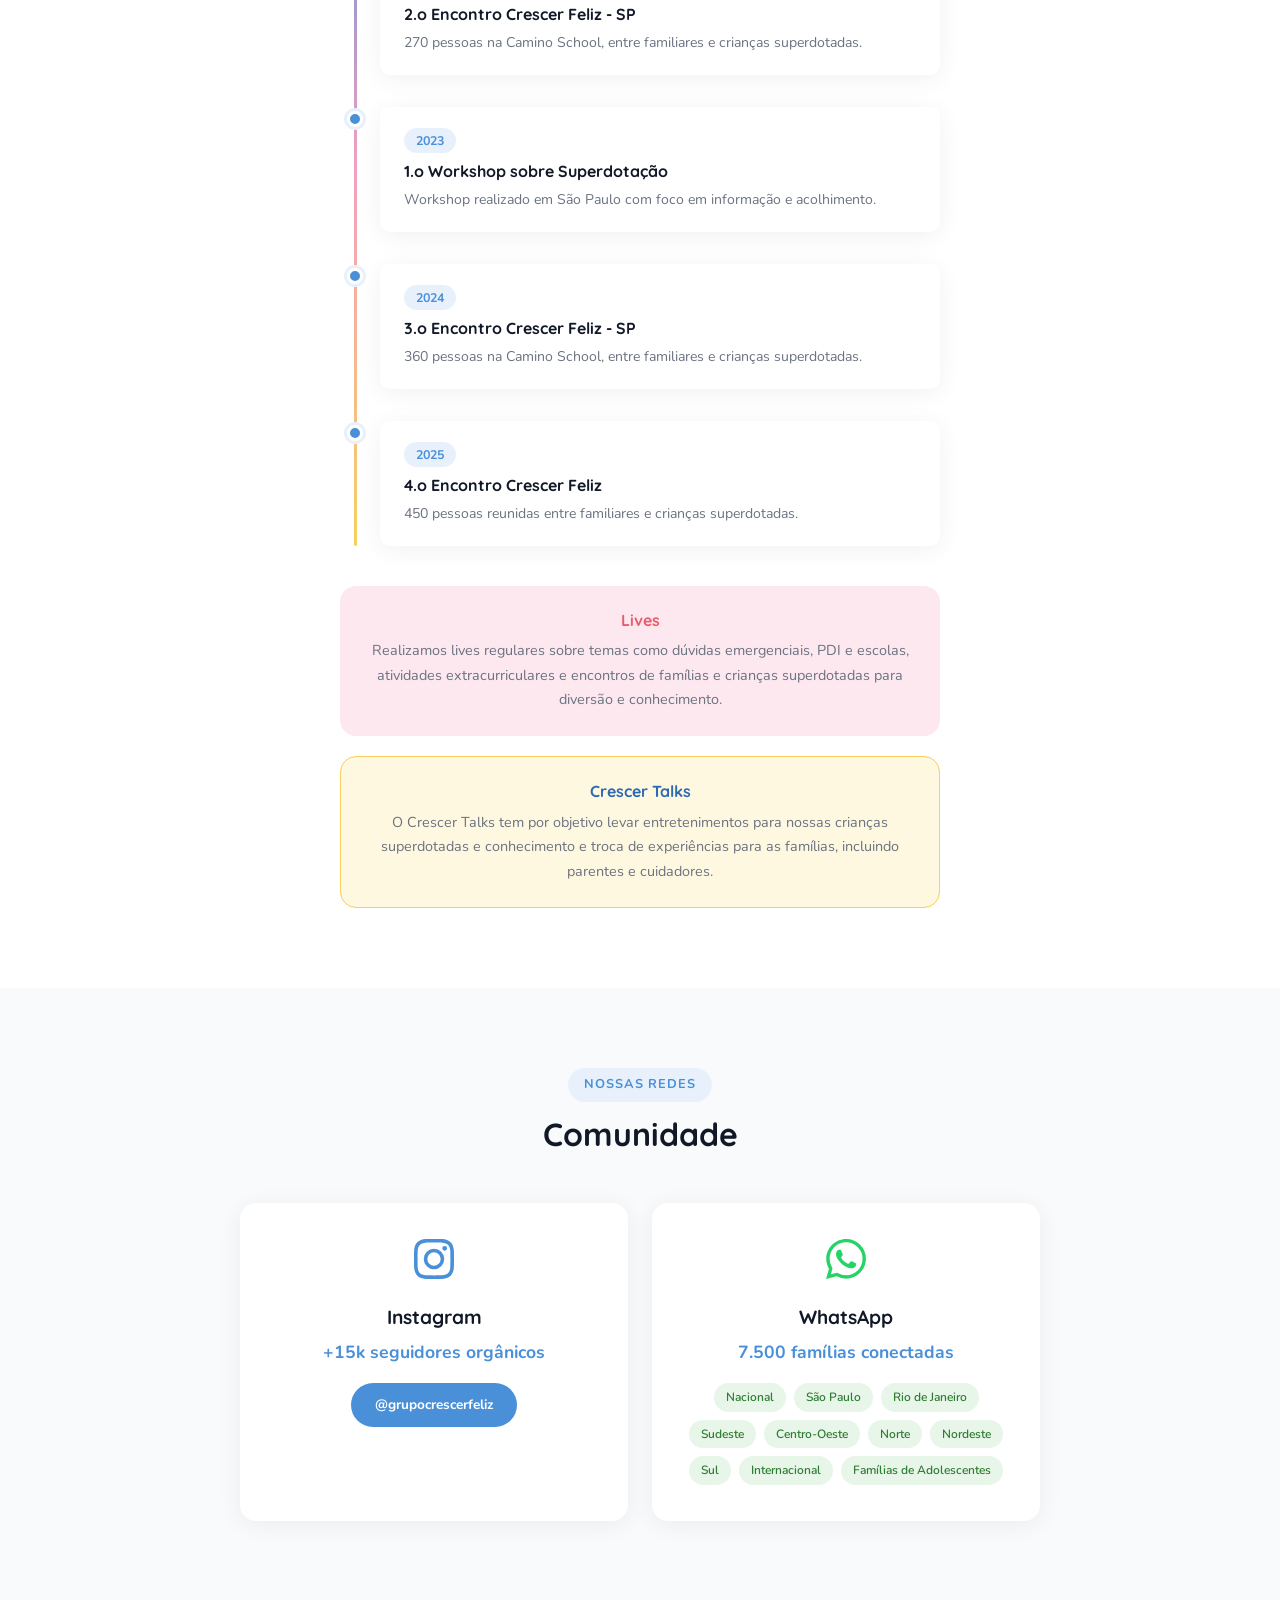
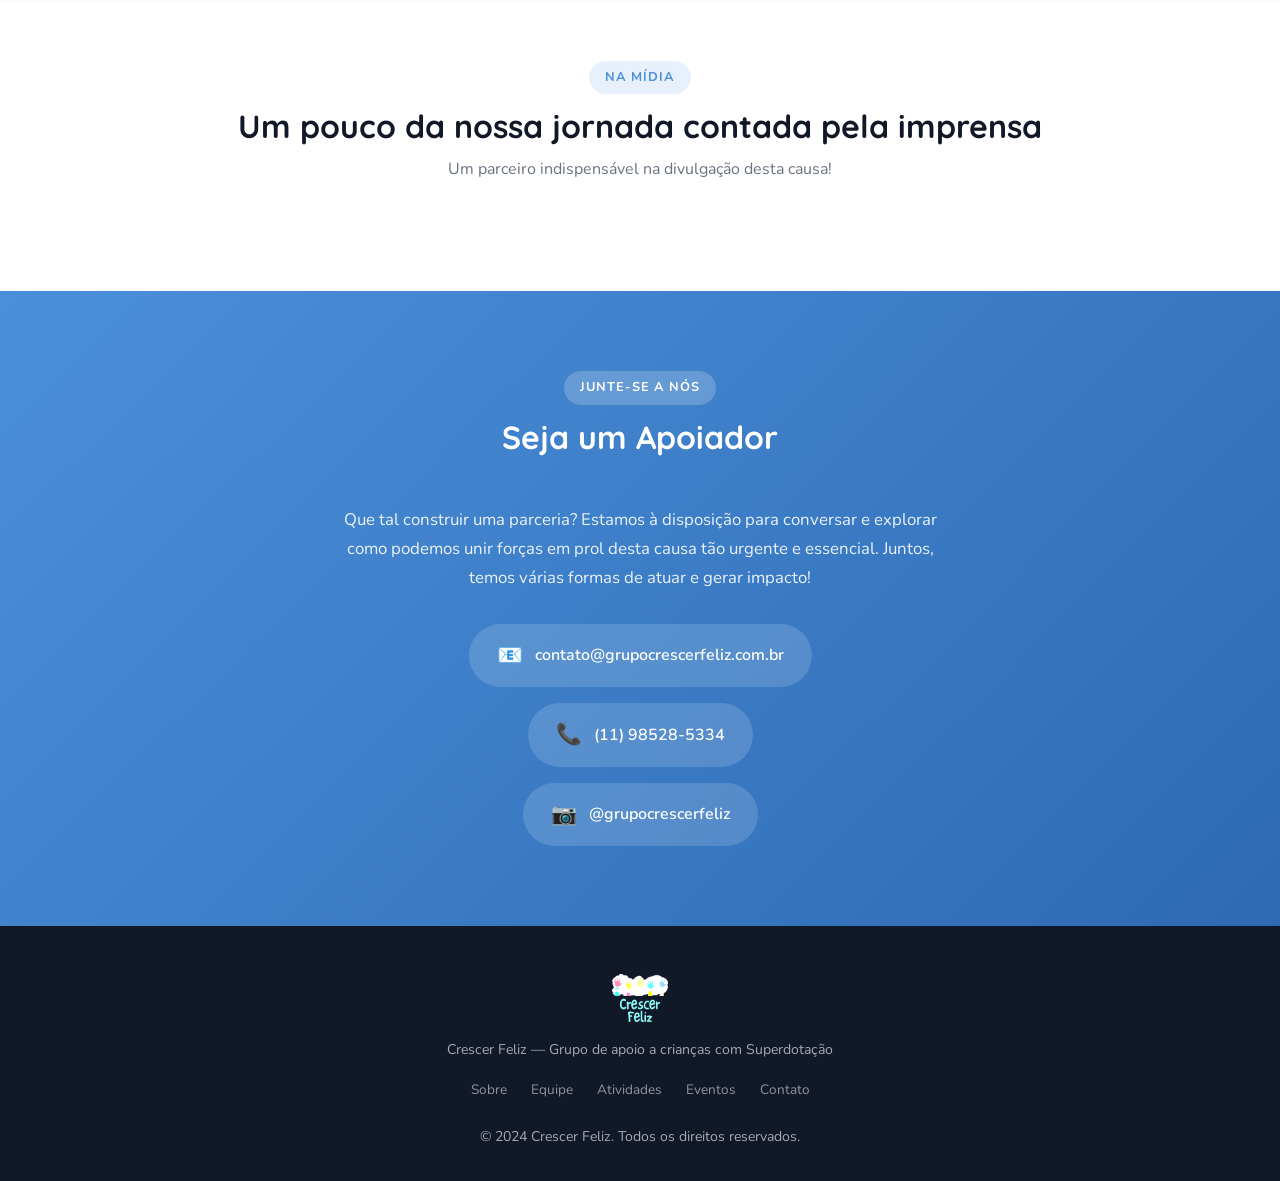
==== commit f0a70bfe: "Atualizar email de contato para contato@grupocrescerfeliz.com.br https://claude.ai/code/session_011K" ====
--- a/index.html
+++ b/index.html
@@ -367,7 +367,7 @@
         <div class="contato-info">
           <div class="contato-item">
             <span class="contato-icon">&#128231;</span>
-            <a href="mailto:grupocrescerfeliz@gmail.com">grupocrescerfeliz@gmail.com</a>
+            <a href="mailto:contato@grupocrescerfeliz.com.br">contato@grupocrescerfeliz.com.br</a>
           </div>
           <div class="contato-item">
             <span class="contato-icon">&#128222;</span>
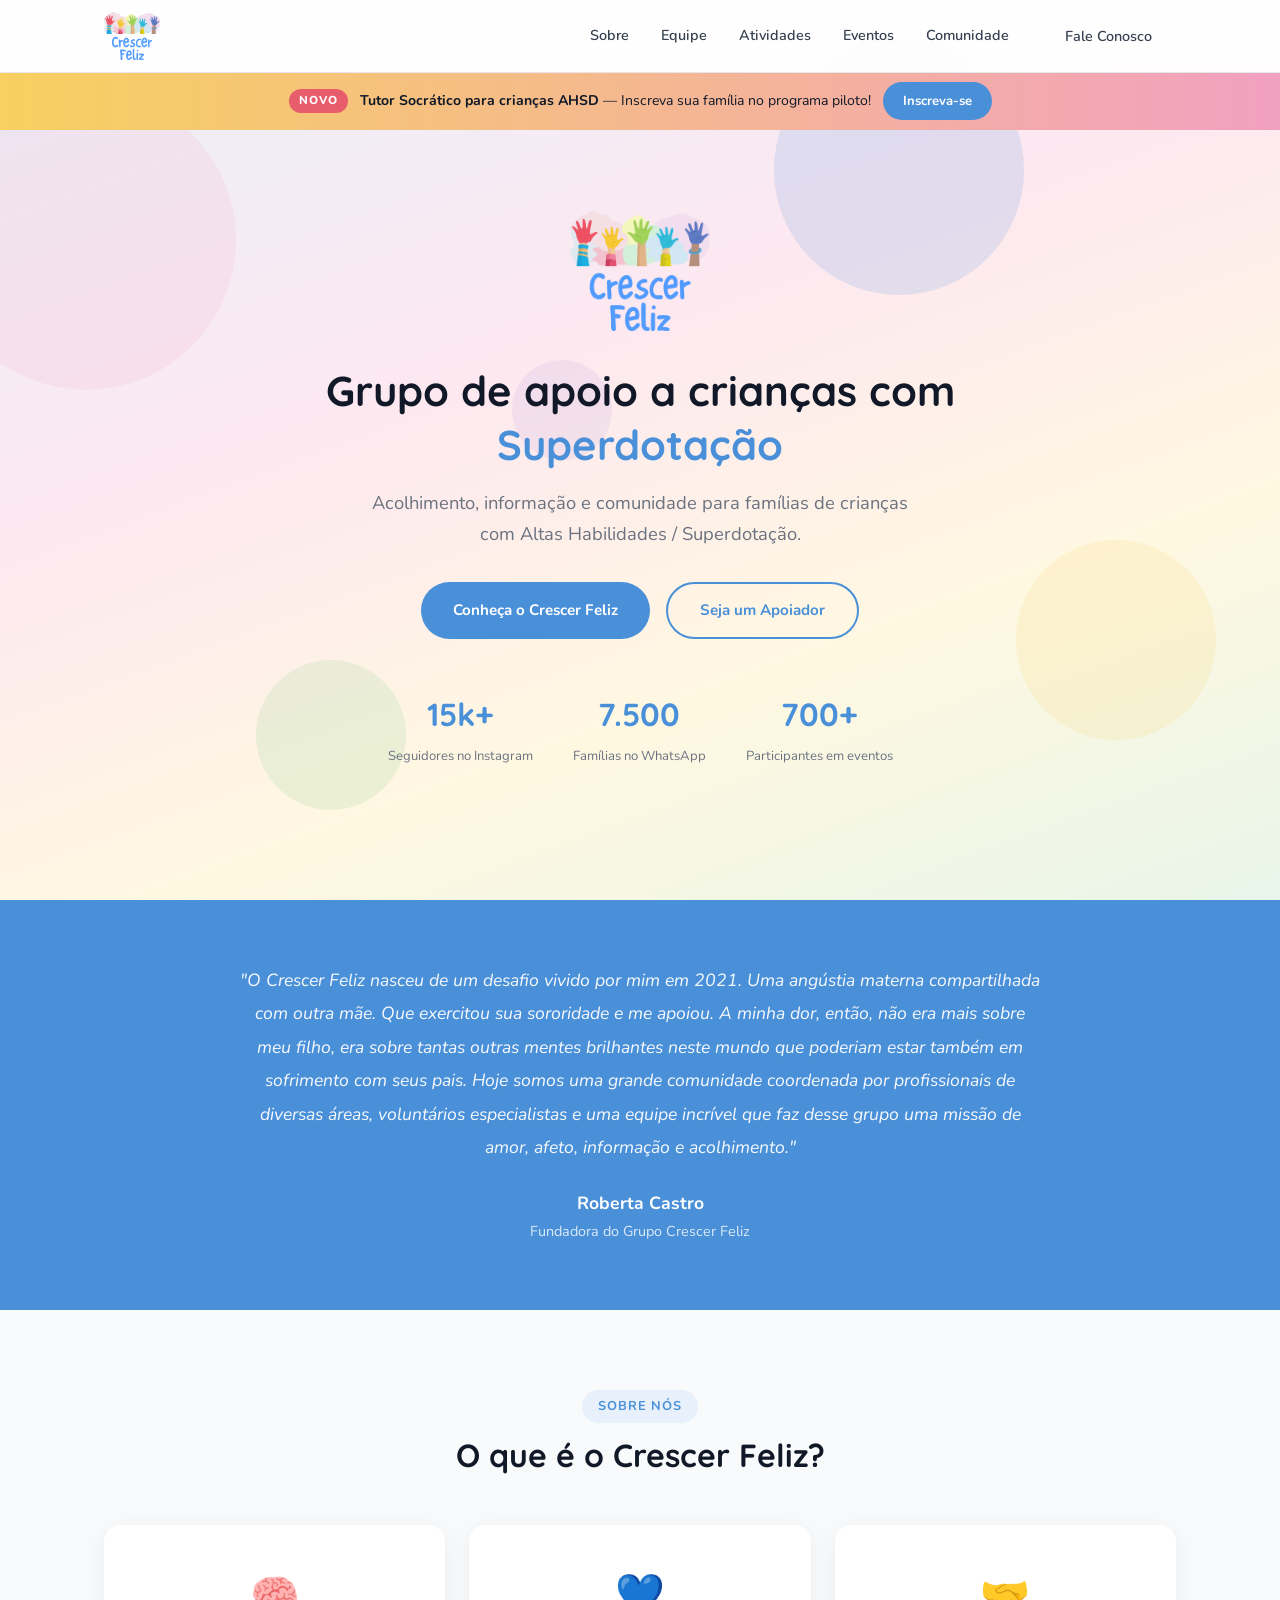
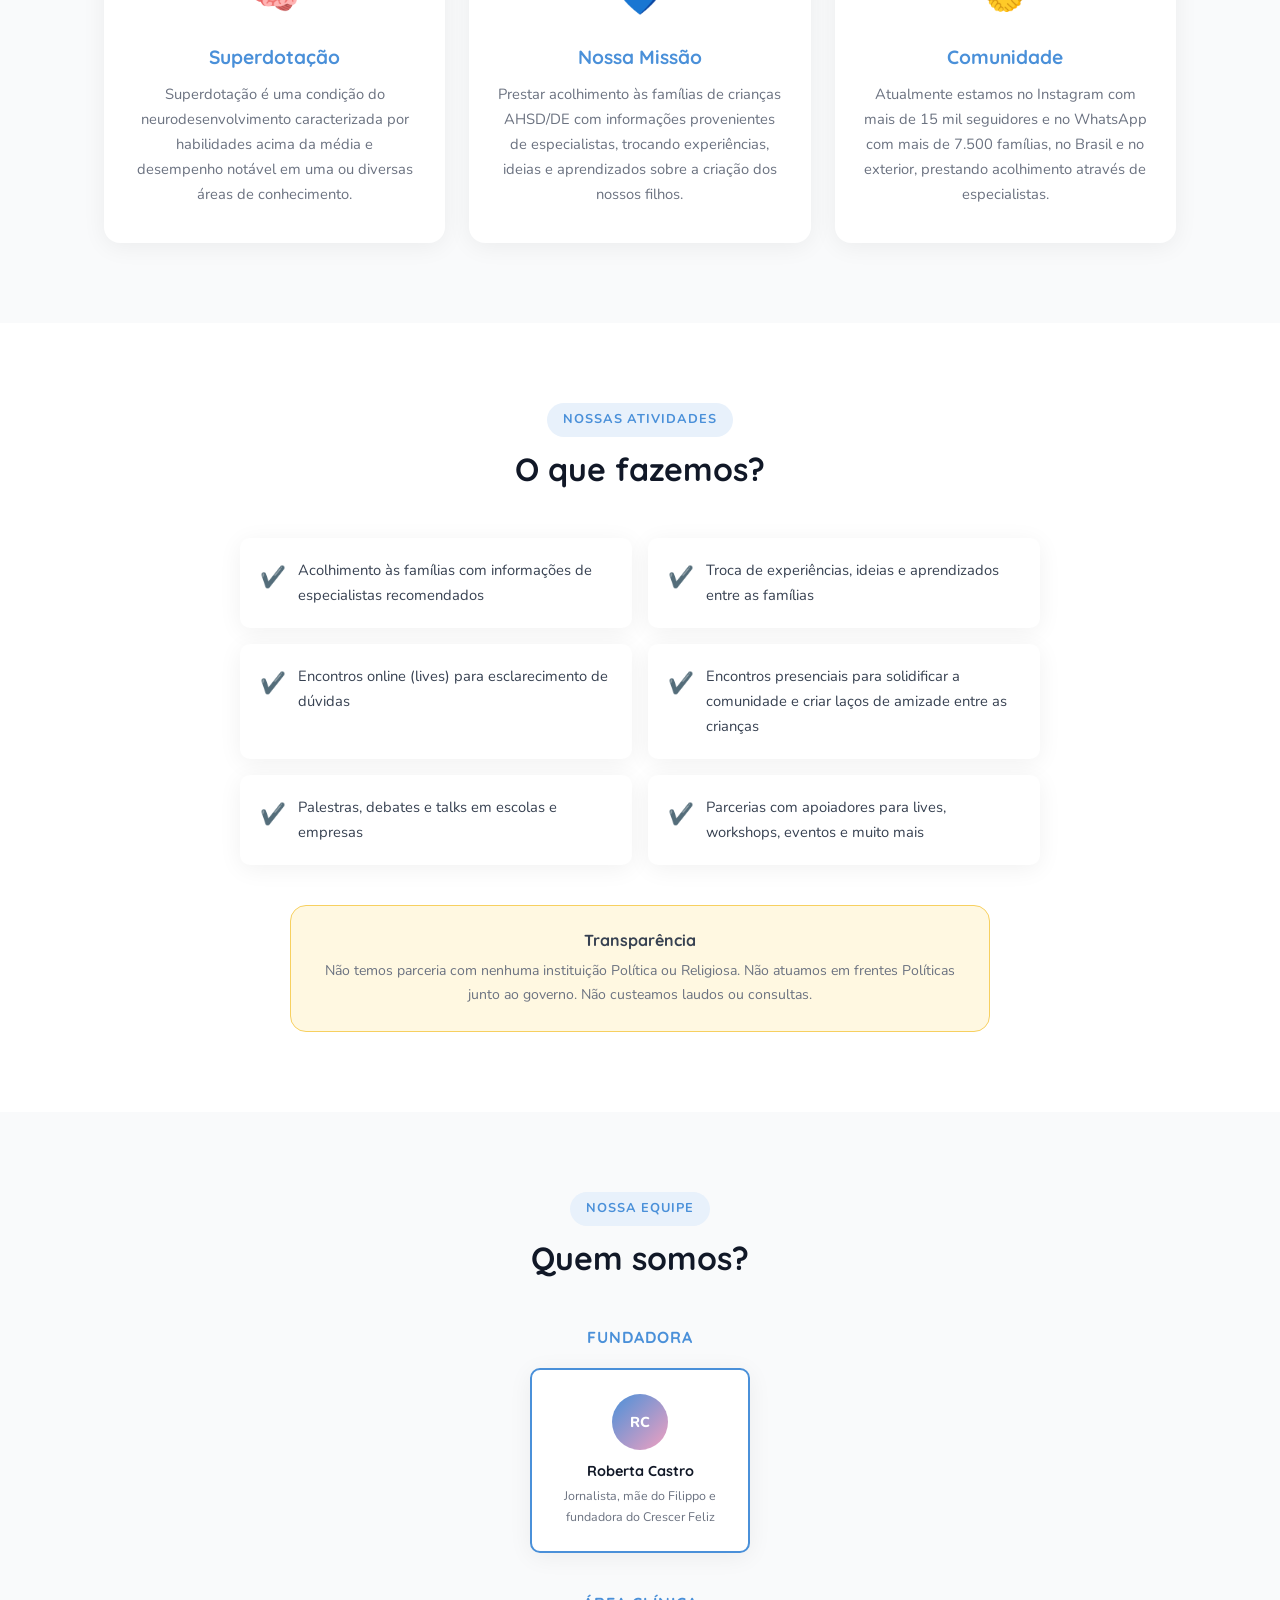
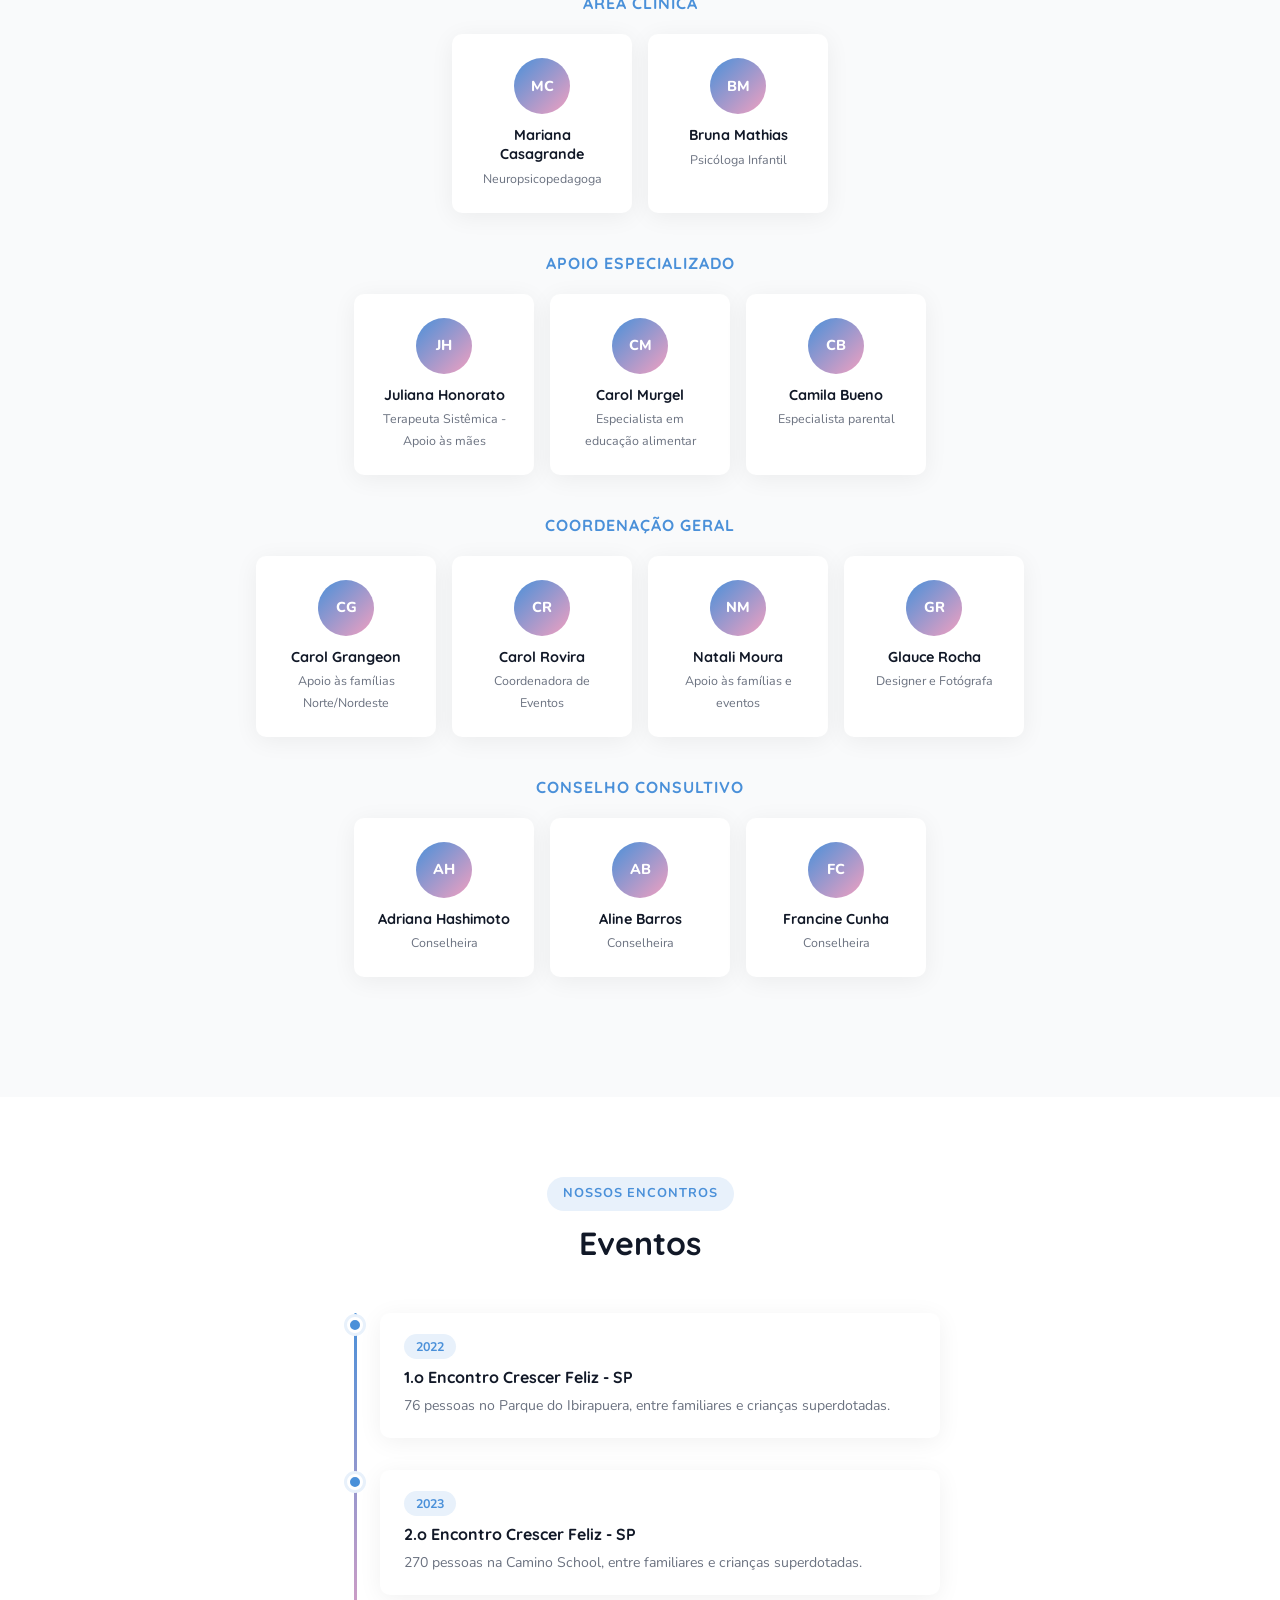
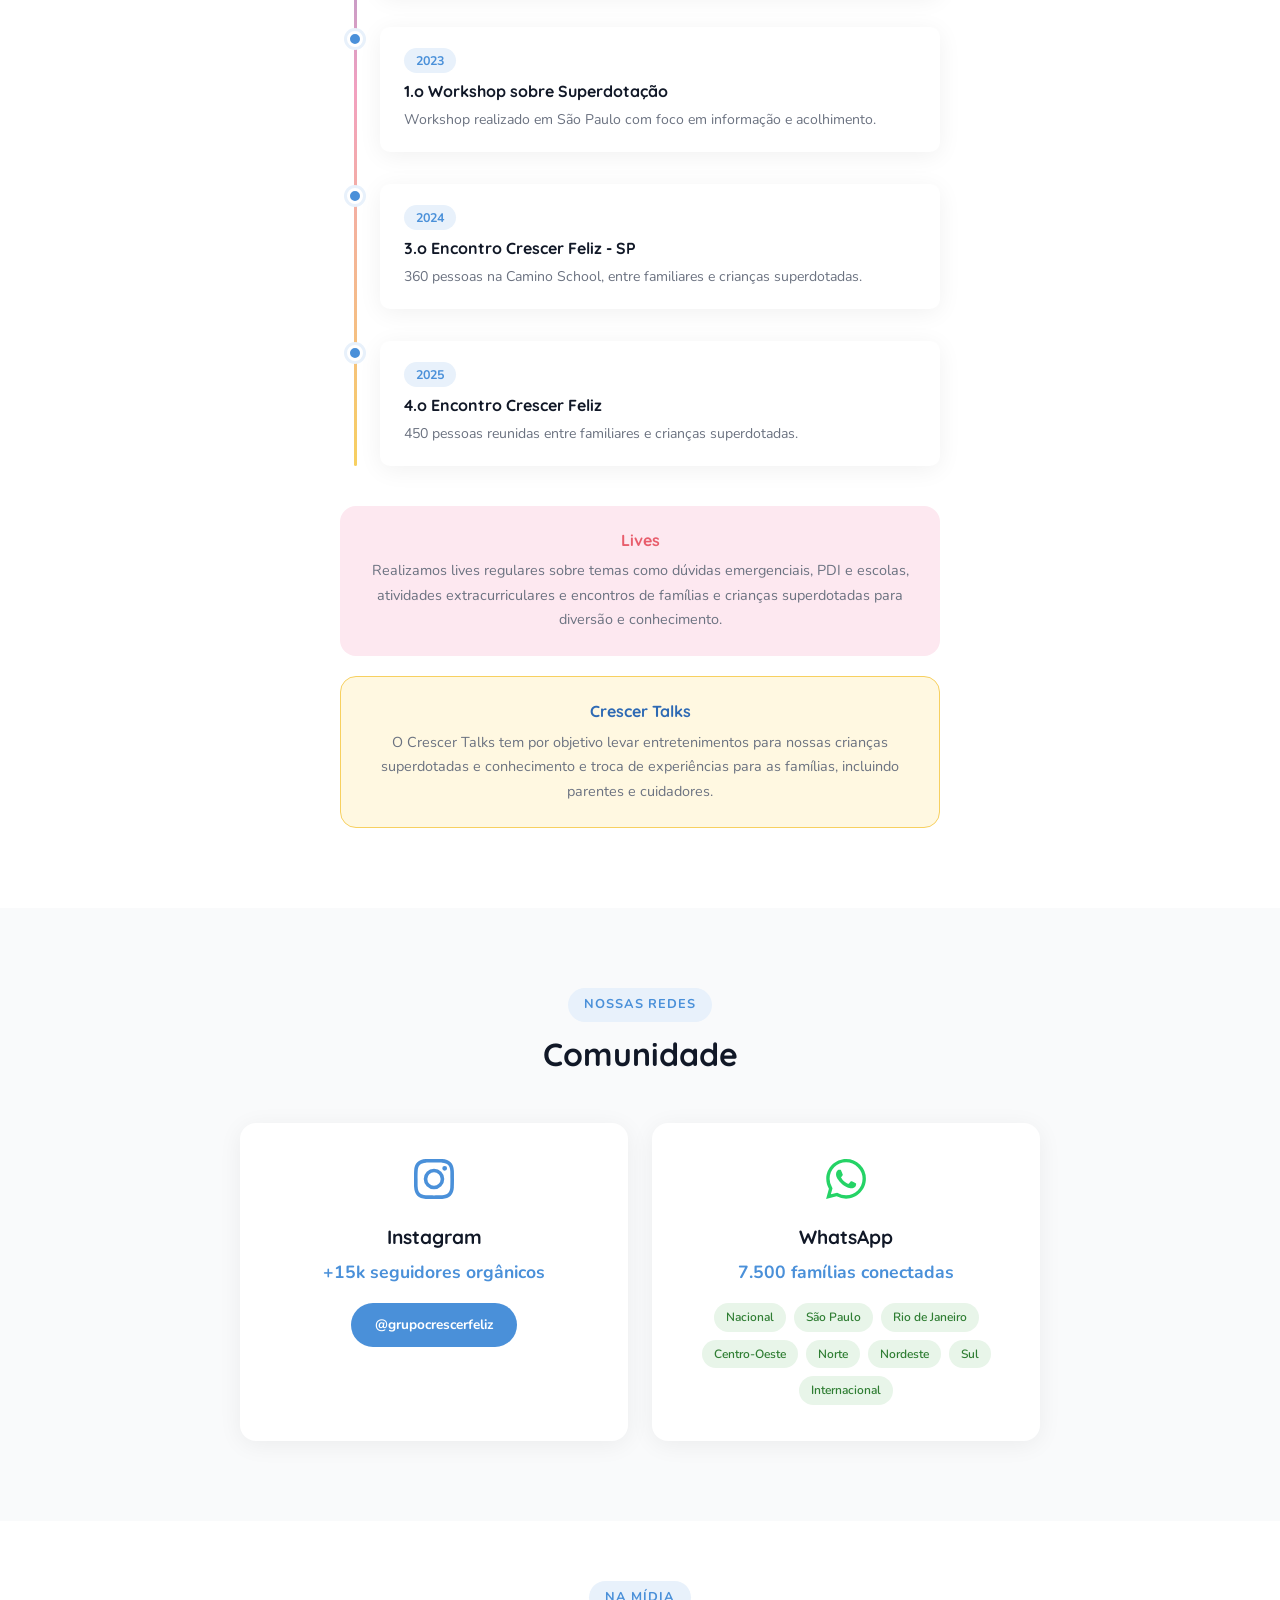
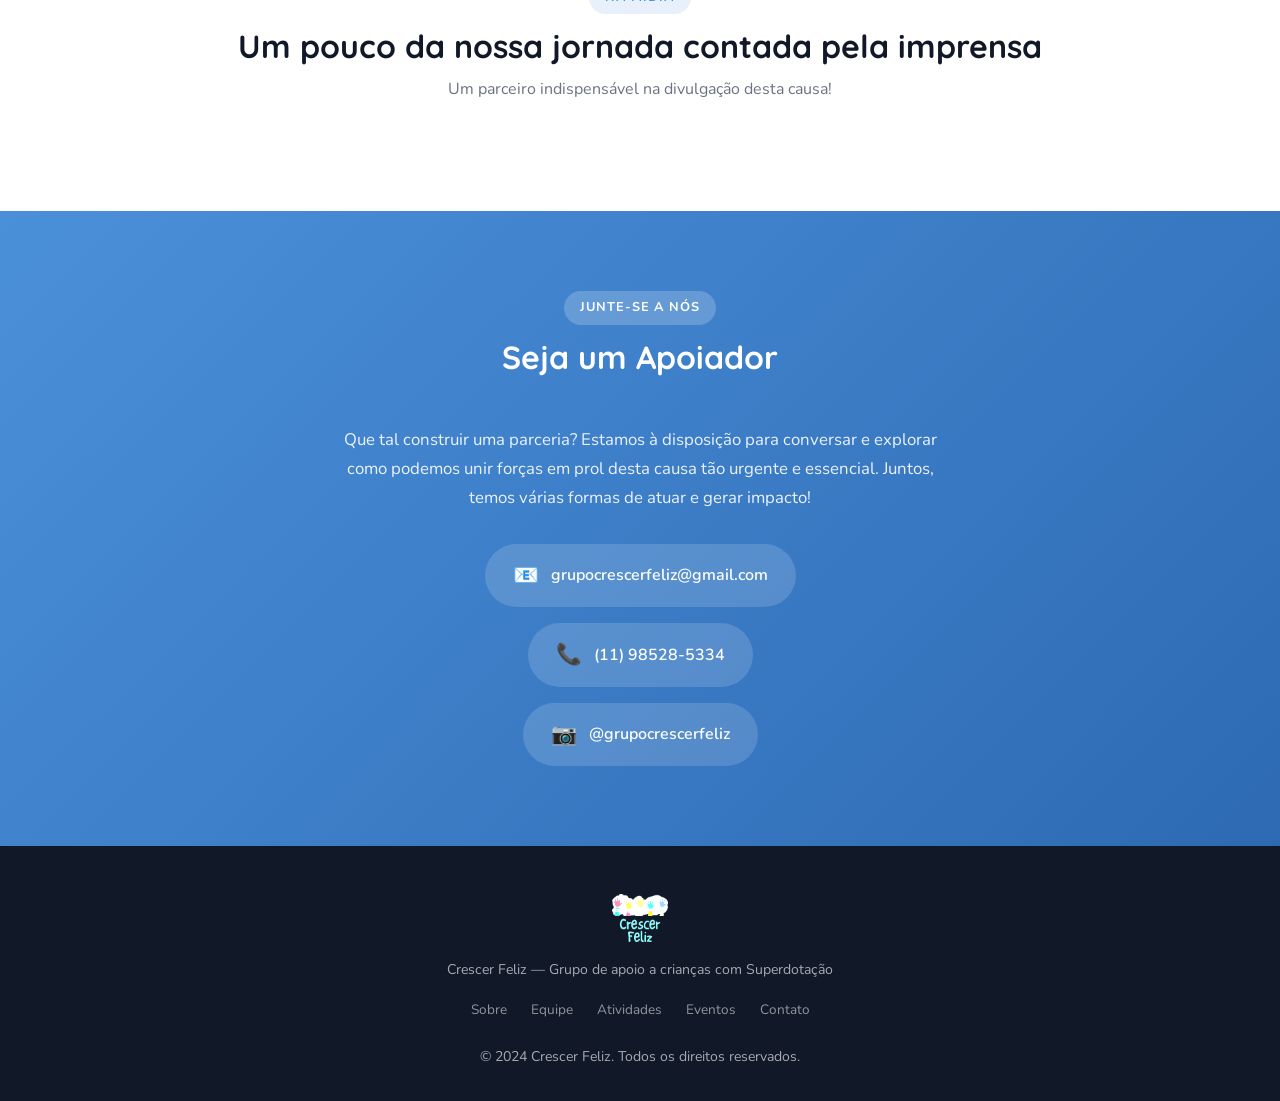
==== commit 77bc8b95: "Preparar banner do programa piloto Tutor Socrático (sem deploy) Banner fixo abaixo da navbar com lin" ====
--- a/index.html
+++ b/index.html
@@ -33,6 +33,15 @@
     </div>
   </nav>
 
+  <!-- BANNER PILOTO -->
+  <div class="banner-piloto">
+    <div class="container banner-content">
+      <span class="banner-tag">NOVO</span>
+      <p><strong>Tutor Socrático para crianças AHSD</strong> — Inscreva sua família no programa piloto!</p>
+      <a href="https://docs.google.com/forms/d/e/1FAIpQLSe9lun0SCP18GbaSOYAvUlT6wPNssg0SvOO9aw74Z6W5TH3lg/viewform" target="_blank" rel="noopener" class="btn btn-banner">Inscreva-se</a>
+    </div>
+  </div>
+
   <!-- HERO -->
   <header class="hero" id="hero">
     <div class="hero-bg-shapes">
@@ -159,7 +168,7 @@
         <h3 class="equipe-titulo">Fundadora</h3>
         <div class="equipe-grid fundadora">
           <div class="membro-card destaque">
-            <img src="assets/img/roberta-castro.jpeg" alt="Roberta Castro" class="membro-avatar-img" />
+            <div class="membro-avatar">RC</div>
             <h4>Roberta Castro</h4>
             <p>Jornalista, mãe do Filippo e fundadora do Crescer Feliz</p>
           </div>
@@ -170,12 +179,12 @@
         <h3 class="equipe-titulo">Área Clínica</h3>
         <div class="equipe-grid">
           <div class="membro-card">
-            <img src="assets/img/mariana-casagrande.jpeg" alt="Mariana Casagrande" class="membro-avatar-img" />
+            <div class="membro-avatar">MC</div>
             <h4>Mariana Casagrande</h4>
             <p>Neuropsicopedagoga</p>
           </div>
           <div class="membro-card">
-            <img src="assets/img/bruna-mathias.jpeg" alt="Bruna Mathias" class="membro-avatar-img" />
+            <div class="membro-avatar">BM</div>
             <h4>Bruna Mathias</h4>
             <p>Psicóloga Infantil</p>
           </div>
@@ -186,7 +195,7 @@
         <h3 class="equipe-titulo">Apoio Especializado</h3>
         <div class="equipe-grid">
           <div class="membro-card">
-            <img src="assets/img/juliana-honorato.jpeg" alt="Juliana Honorato" class="membro-avatar-img" />
+            <div class="membro-avatar">JH</div>
             <h4>Juliana Honorato</h4>
             <p>Terapeuta Sistêmica - Apoio às mães</p>
           </div>
@@ -196,7 +205,7 @@
             <p>Especialista em educação alimentar</p>
           </div>
           <div class="membro-card">
-            <img src="assets/img/camila-bueno.jpeg" alt="Camila Bueno" class="membro-avatar-img" />
+            <div class="membro-avatar">CB</div>
             <h4>Camila Bueno</h4>
             <p>Especialista parental</p>
           </div>
@@ -207,22 +216,22 @@
         <h3 class="equipe-titulo">Coordenação Geral</h3>
         <div class="equipe-grid">
           <div class="membro-card">
-            <img src="assets/img/carol-grangeon.jpeg" alt="Carol Grangeon" class="membro-avatar-img" />
+            <div class="membro-avatar">CG</div>
             <h4>Carol Grangeon</h4>
             <p>Apoio às famílias Norte/Nordeste</p>
           </div>
           <div class="membro-card">
-            <img src="assets/img/caroline-rovira.jpeg" alt="Carol Rovira" class="membro-avatar-img" />
+            <div class="membro-avatar">CR</div>
             <h4>Carol Rovira</h4>
             <p>Coordenadora de Eventos</p>
           </div>
           <div class="membro-card">
-            <img src="assets/img/natali-moura.jpeg" alt="Natali Moura" class="membro-avatar-img" />
+            <div class="membro-avatar">NM</div>
             <h4>Natali Moura</h4>
             <p>Apoio às famílias e eventos</p>
           </div>
           <div class="membro-card">
-            <img src="assets/img/glauce-rocha.jpeg" alt="Glauce Rocha" class="membro-avatar-img" />
+            <div class="membro-avatar">GR</div>
             <h4>Glauce Rocha</h4>
             <p>Designer e Fotógrafa</p>
           </div>
@@ -233,17 +242,17 @@
         <h3 class="equipe-titulo">Conselho Consultivo</h3>
         <div class="equipe-grid">
           <div class="membro-card">
-            <img src="assets/img/adriana-hashimoto.jpeg" alt="Adriana Hashimoto" class="membro-avatar-img" />
+            <div class="membro-avatar">AH</div>
             <h4>Adriana Hashimoto</h4>
             <p>Conselheira</p>
           </div>
           <div class="membro-card">
-            <img src="assets/img/aline-barros.jpeg" alt="Aline Barros" class="membro-avatar-img" />
+            <div class="membro-avatar">AB</div>
             <h4>Aline Barros</h4>
             <p>Conselheira</p>
           </div>
           <div class="membro-card">
-            <img src="assets/img/francine-cunha.jpeg" alt="Francine Cunha" class="membro-avatar-img" />
+            <div class="membro-avatar">FC</div>
             <h4>Francine Cunha</h4>
             <p>Conselheira</p>
           </div>
@@ -337,7 +346,7 @@
           <h3>WhatsApp</h3>
           <p class="rede-stat">7.500 famílias conectadas</p>
           <div class="whatsapp-grupos">
-            <span>Nacional</span><span>São Paulo</span><span>Rio de Janeiro</span><span>Sudeste</span><span>Centro-Oeste</span><span>Norte</span><span>Nordeste</span><span>Sul</span><span>Internacional</span><span>Famílias de Adolescentes</span>
+            <span>Nacional</span><span>São Paulo</span><span>Rio de Janeiro</span><span>Centro-Oeste</span><span>Norte</span><span>Nordeste</span><span>Sul</span><span>Internacional</span>
           </div>
         </div>
       </div>
@@ -367,7 +376,7 @@
         <div class="contato-info">
           <div class="contato-item">
             <span class="contato-icon">&#128231;</span>
-            <a href="mailto:contato@grupocrescerfeliz.com.br">contato@grupocrescerfeliz.com.br</a>
+            <a href="mailto:grupocrescerfeliz@gmail.com">grupocrescerfeliz@gmail.com</a>
           </div>
           <div class="contato-item">
             <span class="contato-icon">&#128222;</span>
--- a/style.css
+++ b/style.css
@@ -27,7 +27,7 @@
   --transition: .3s ease;
 }
 
-html { scroll-behavior: smooth; scroll-padding-top: 80px; }
+html { scroll-behavior: smooth; scroll-padding-top: 120px; }
 
 body {
   font-family: 'Nunito', sans-serif;
@@ -52,11 +52,34 @@
 }
 .btn-primary { background: var(--blue); color: var(--white); }
 .btn-primary:hover { background: var(--blue-dark); transform: translateY(-2px); box-shadow: var(--shadow-lg); }
-.btn-outline { border: 2px solid var(--white); color: var(--white); background: transparent; }
-.btn-outline:hover { background: var(--white); color: var(--blue); }
+.btn-outline { border: 2px solid var(--blue); color: var(--blue); background: transparent; }
+.btn-outline:hover { background: var(--blue); color: var(--white); }
 .btn-nav { padding: 10px 24px; font-size: .85rem; }
 .btn-rede { background: var(--blue); color: var(--white); padding: 10px 24px; font-size: .85rem; }
 .btn-rede:hover { background: var(--blue-dark); }
+
+/* ===== BANNER PILOTO ===== */
+.banner-piloto {
+  position: fixed; top: 72px; left: 0; right: 0; z-index: 999;
+  background: linear-gradient(90deg, #F7D060, #F2A0C0);
+  padding: 10px 0; text-align: center;
+}
+.banner-content {
+  display: flex; align-items: center; justify-content: center;
+  gap: 12px; flex-wrap: wrap;
+}
+.banner-tag {
+  background: var(--red); color: var(--white); padding: 2px 10px;
+  border-radius: 50px; font-size: .72rem; font-weight: 800;
+  letter-spacing: 1px; text-transform: uppercase;
+}
+.banner-piloto p { font-size: .88rem; color: var(--gray-900); margin: 0; }
+.btn-banner {
+  background: var(--blue); color: var(--white); padding: 8px 20px;
+  border-radius: 50px; font-size: .82rem; font-weight: 700;
+  transition: var(--transition); border: none; cursor: pointer;
+}
+.btn-banner:hover { background: var(--blue-dark); transform: translateY(-1px); }
 
 /* ===== NAVBAR ===== */
 .navbar {
@@ -79,9 +102,8 @@
 /* ===== HERO ===== */
 .hero {
   position: relative; min-height: 100vh; display: flex; align-items: center;
-  padding: 120px 0 80px;
-  background: linear-gradient(160deg, rgba(46,106,180,.88) 0%, rgba(74,144,217,.82) 40%, rgba(180,120,170,.78) 70%, rgba(74,144,217,.85) 100%),
-              url('assets/img/Hero.jpg') center/cover no-repeat;
+  padding: 160px 0 80px;
+  background: linear-gradient(160deg, var(--blue-light) 0%, var(--pink-light) 40%, var(--yellow-light) 70%, var(--green-light) 100%);
   overflow: hidden;
 }
 .hero-bg-shapes { position: absolute; inset: 0; pointer-events: none; }
@@ -101,16 +123,16 @@
 }
 
 .hero-content { position: relative; text-align: center; max-width: 720px; margin: 0 auto; }
-.hero-logo { height: 120px; margin: 0 auto 32px; background: rgba(255,255,255,.75); border-radius: 20px; padding: 12px 24px; }
-.hero h1 { font-size: 2.6rem; font-weight: 800; margin-bottom: 16px; color: var(--white); text-shadow: 0 2px 8px rgba(0,0,0,.4); }
-.highlight { color: var(--yellow); }
-.hero-sub { font-size: 1.15rem; color: rgba(255,255,255,.9); margin-bottom: 32px; max-width: 560px; margin-left: auto; margin-right: auto; text-shadow: 0 1px 4px rgba(0,0,0,.4); }
+.hero-logo { height: 120px; margin: 0 auto 32px; }
+.hero h1 { font-size: 2.6rem; font-weight: 800; margin-bottom: 16px; }
+.highlight { color: var(--blue); }
+.hero-sub { font-size: 1.15rem; color: var(--gray-500); margin-bottom: 32px; max-width: 560px; margin-left: auto; margin-right: auto; }
 .hero-actions { display: flex; gap: 16px; justify-content: center; flex-wrap: wrap; margin-bottom: 48px; }
 
 .hero-stats { display: flex; gap: 40px; justify-content: center; flex-wrap: wrap; }
 .stat { text-align: center; }
-.stat-number { display: block; font-family: 'Quicksand', sans-serif; font-size: 2rem; font-weight: 800; color: var(--white); text-shadow: 0 2px 6px rgba(0,0,0,.4); }
-.stat-label { font-size: .82rem; color: rgba(255,255,255,.85); text-shadow: 0 1px 4px rgba(0,0,0,.3); }
+.stat-number { display: block; font-family: 'Quicksand', sans-serif; font-size: 2rem; font-weight: 800; color: var(--blue); }
+.stat-label { font-size: .82rem; color: var(--gray-500); }
 
 /* ===== MANIFESTO ===== */
 .manifesto {
@@ -187,10 +209,6 @@
   background: linear-gradient(135deg, var(--blue), var(--pink));
   color: var(--white); display: flex; align-items: center; justify-content: center;
   font-weight: 800; font-size: .9rem; margin: 0 auto 12px;
-}
-.membro-avatar-img {
-  width: 72px; height: 72px; border-radius: 50%; object-fit: cover;
-  margin: 0 auto 12px; border: 3px solid var(--blue-light);
 }
 .membro-card h4 { font-size: .9rem; margin-bottom: 4px; }
 .membro-card p { font-size: .78rem; color: var(--gray-500); }
@@ -305,6 +323,12 @@
 @media (max-width: 768px) {
   .container { padding: 0 20px; }
 
+  /* Banner */
+  .banner-piloto { top: 72px; padding: 8px 0; }
+  .banner-content { gap: 8px; }
+  .banner-piloto p { font-size: .8rem; }
+  .btn-banner { padding: 6px 16px; font-size: .78rem; }
+
   /* Nav */
   .nav-toggle { display: flex; min-width: 44px; min-height: 44px; align-items: center; justify-content: center; }
   .nav-menu {
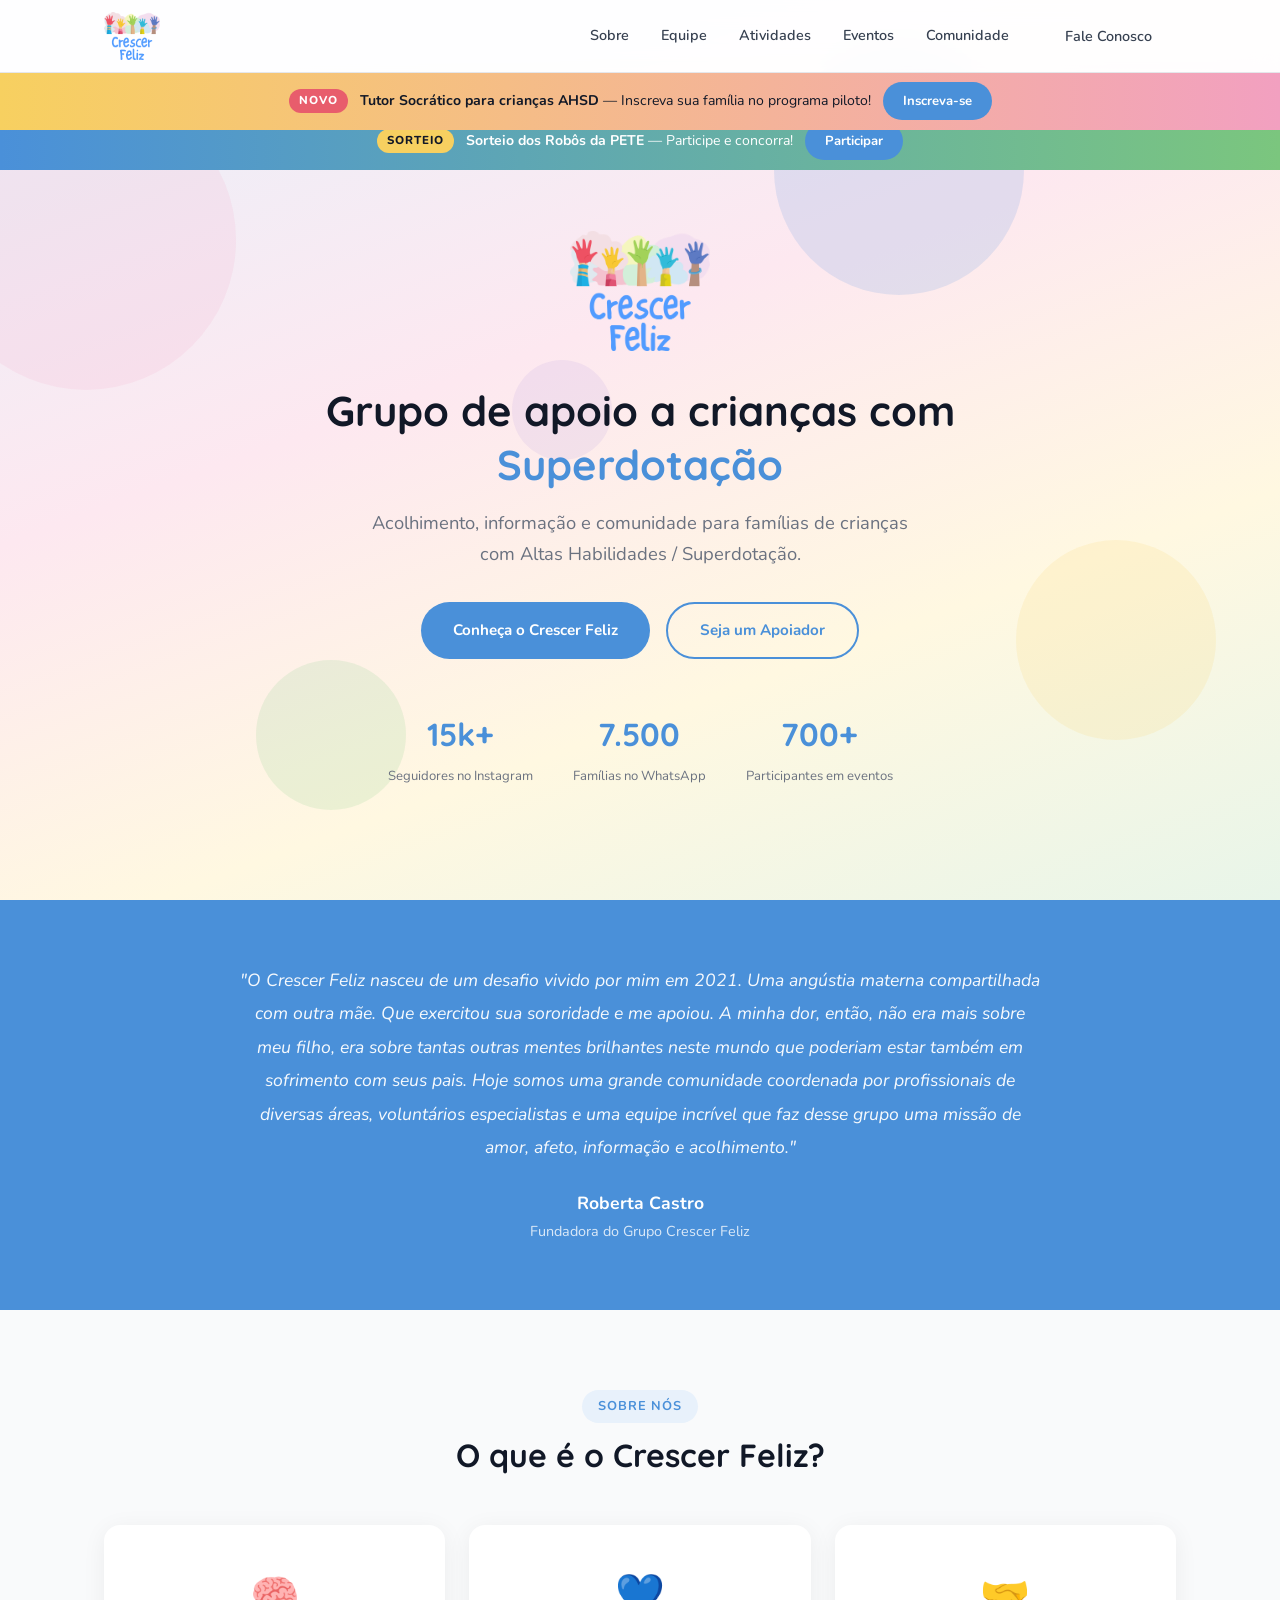
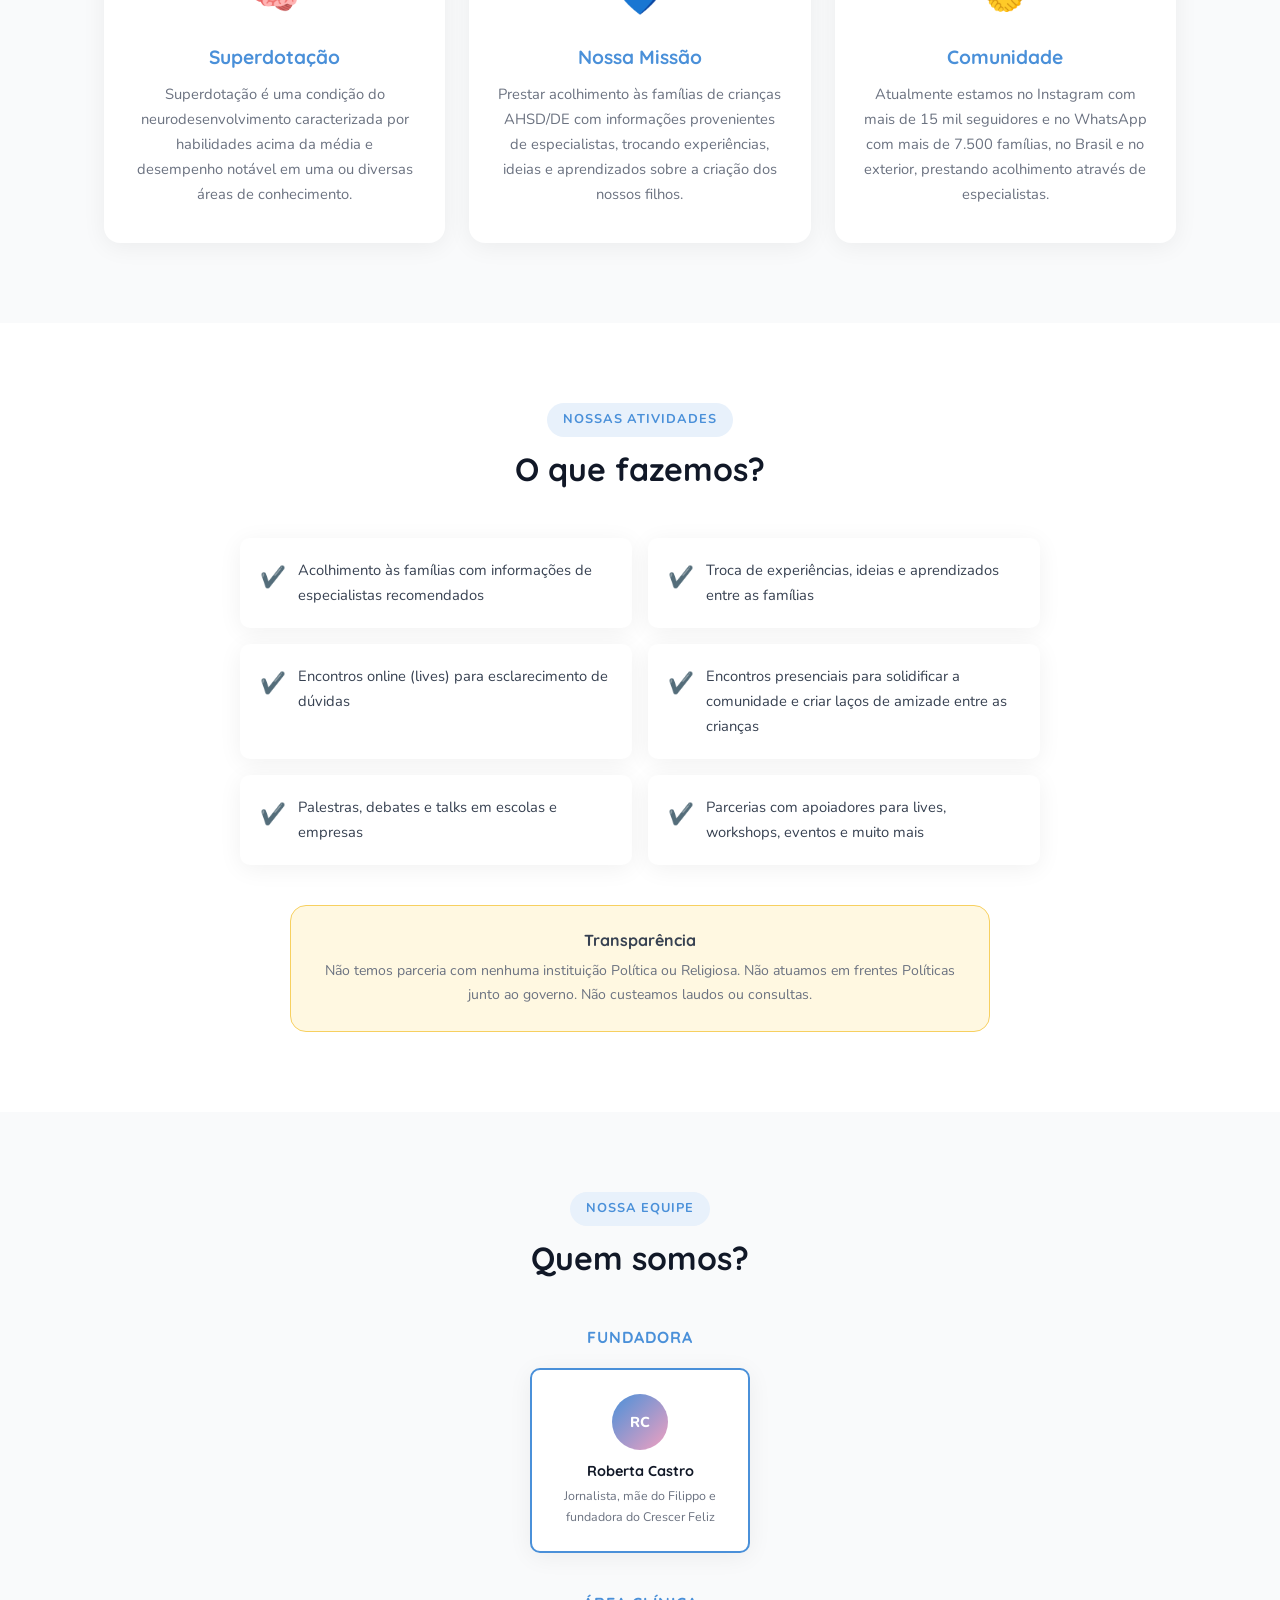
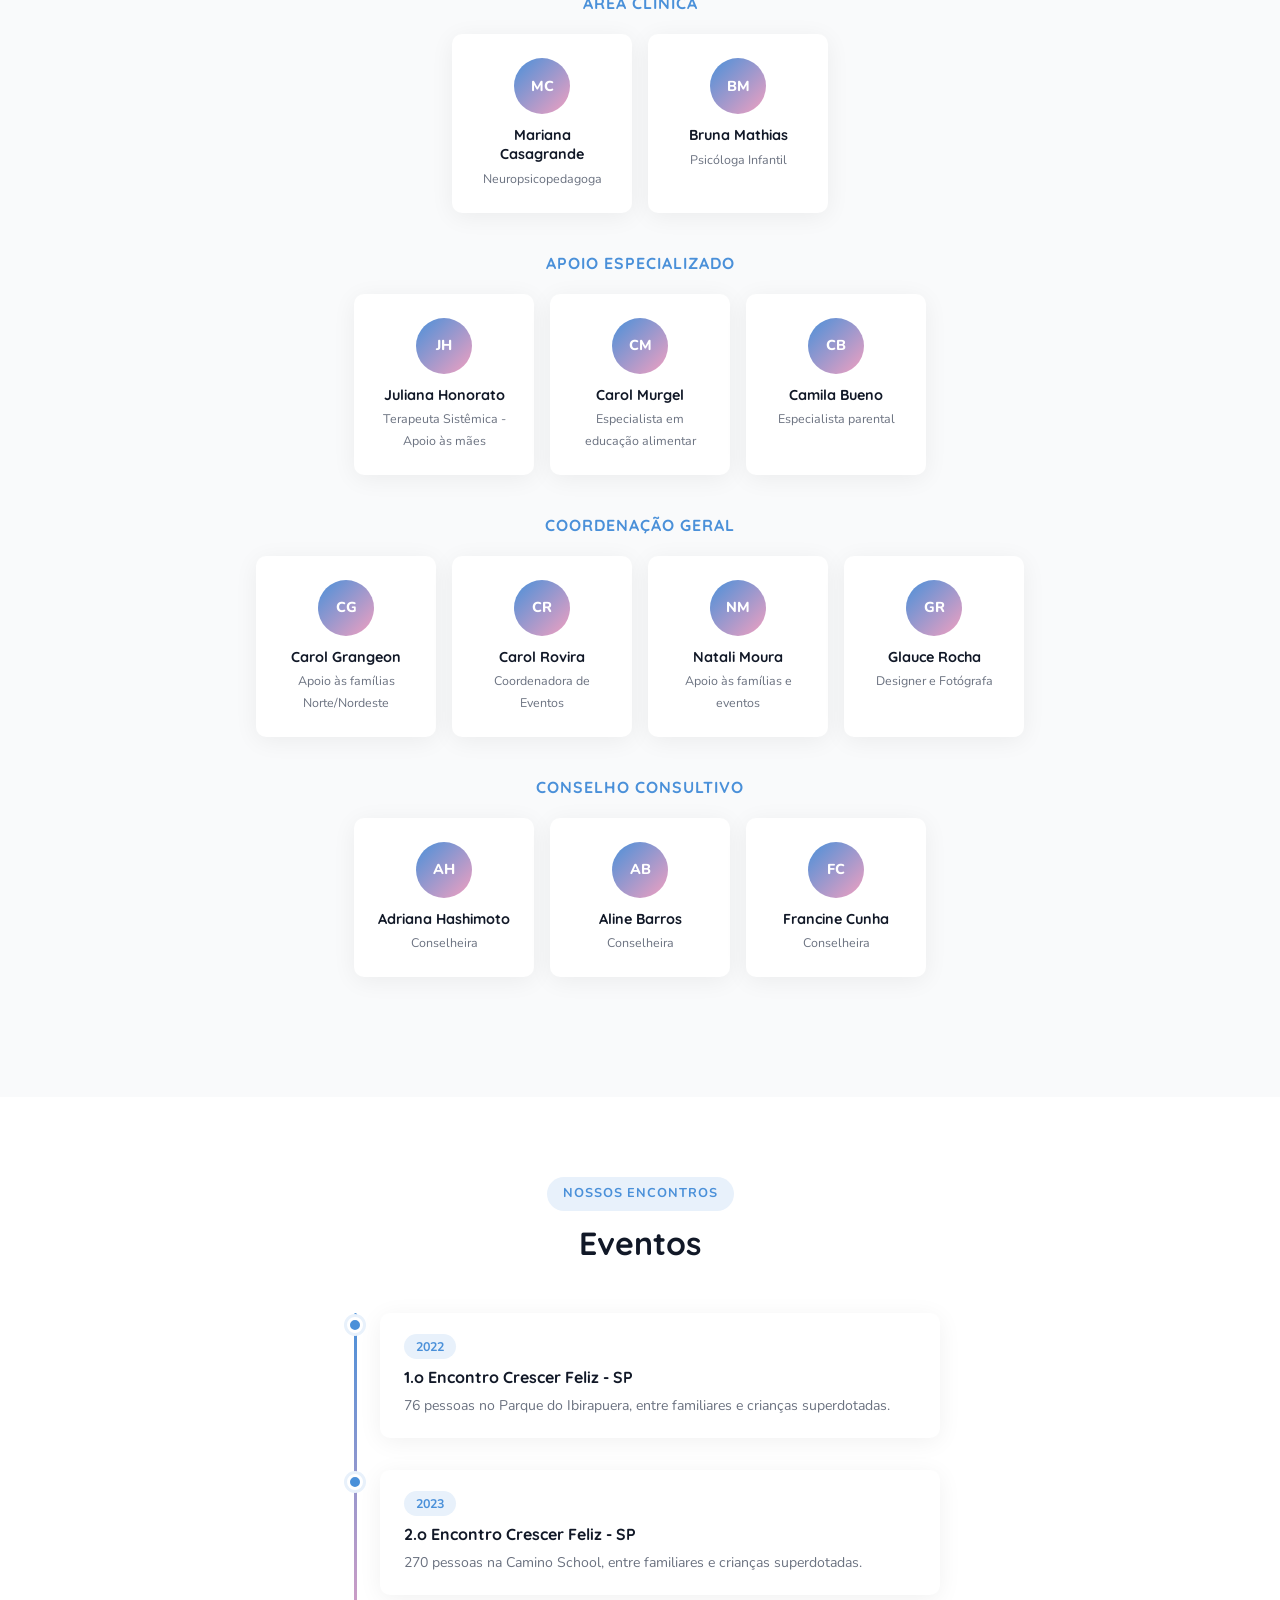
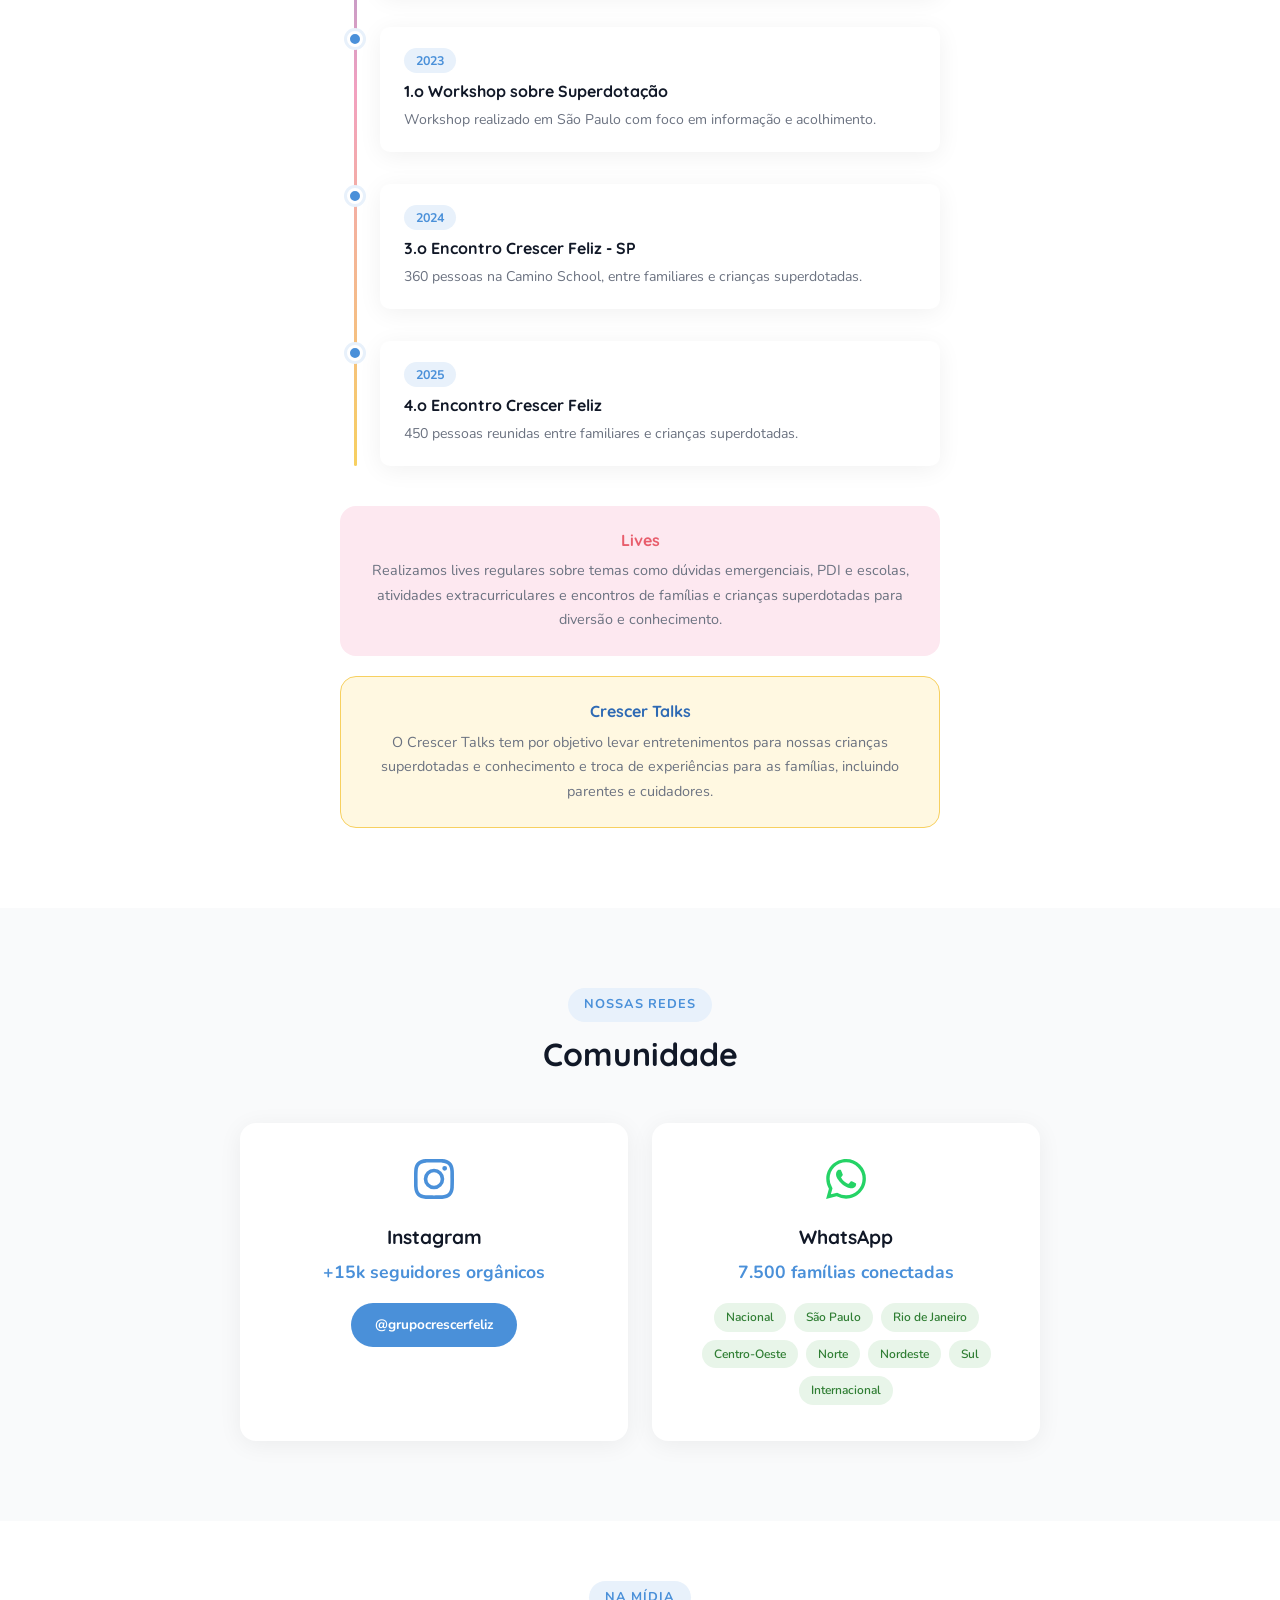
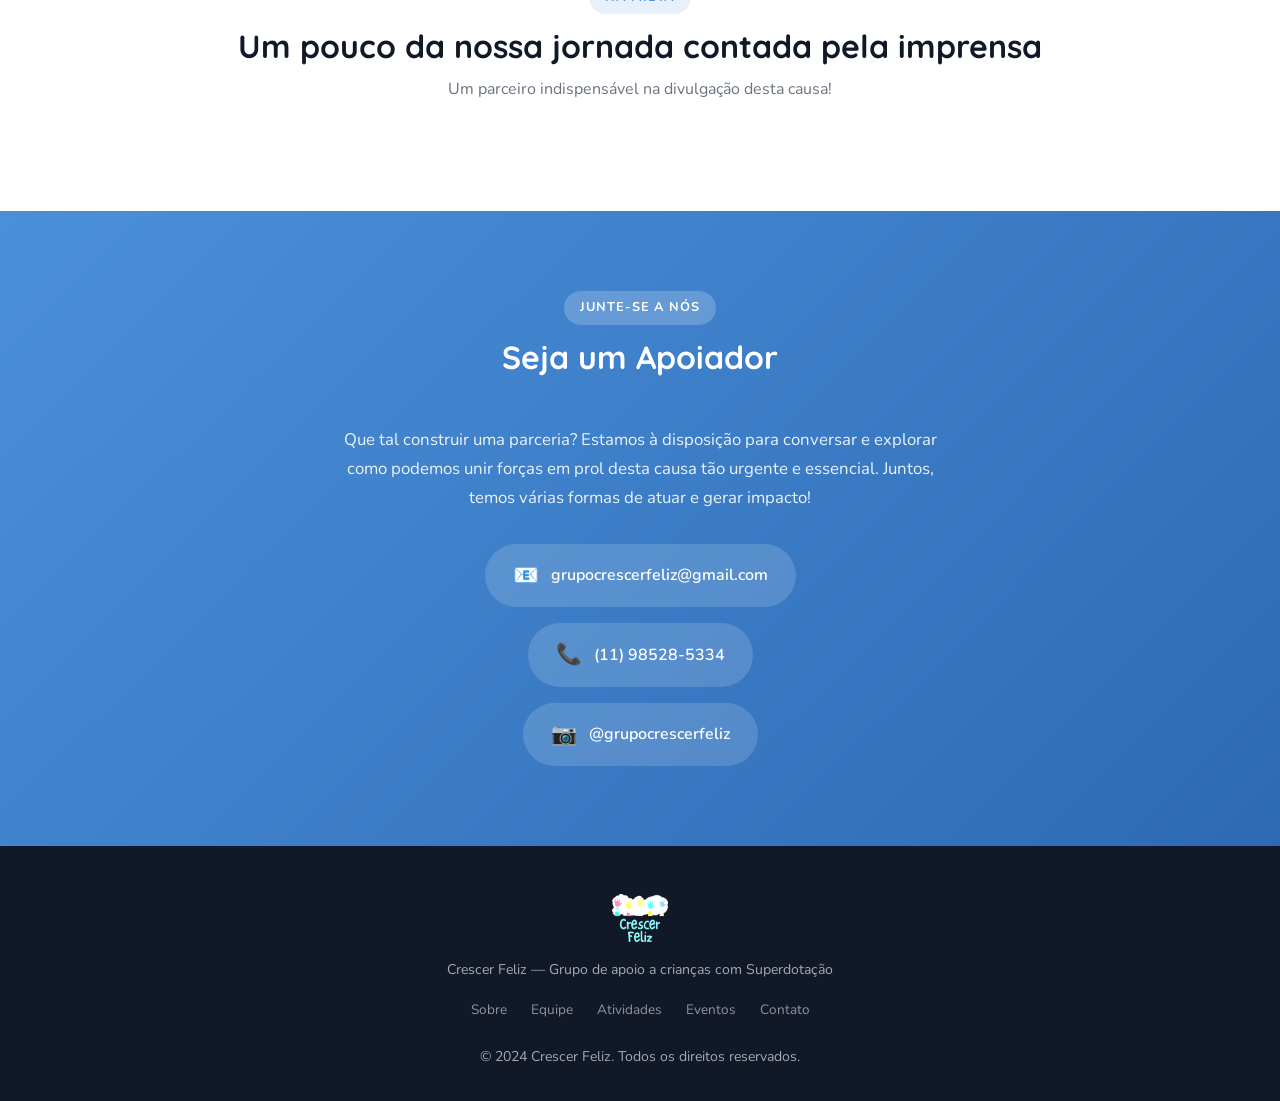
==== commit fd6b0486: "Adicionar banner Sorteio dos Robôs da PETE https://claude.ai/code/session_011KjBTKqxSBkw85o17tfQCU" ====
--- a/index.html
+++ b/index.html
@@ -42,6 +42,15 @@
     </div>
   </div>
 
+  <!-- BANNER SORTEIO -->
+  <div class="banner-sorteio">
+    <div class="container banner-content">
+      <span class="banner-tag">SORTEIO</span>
+      <p><strong>Sorteio dos Robôs da PETE</strong> — Participe e concorra!</p>
+      <a href="https://forms.gle/S7N5Gs9YFGeSh6Zy7" target="_blank" rel="noopener" class="btn btn-banner">Participar</a>
+    </div>
+  </div>
+
   <!-- HERO -->
   <header class="hero" id="hero">
     <div class="hero-bg-shapes">
--- a/style.css
+++ b/style.css
@@ -81,6 +81,15 @@
 }
 .btn-banner:hover { background: var(--blue-dark); transform: translateY(-1px); }
 
+/* ===== BANNER SORTEIO ===== */
+.banner-sorteio {
+  position: fixed; top: 112px; left: 0; right: 0; z-index: 998;
+  background: linear-gradient(90deg, #4A90D9, #7BC67E);
+  padding: 10px 0; text-align: center;
+}
+.banner-sorteio p { font-size: .88rem; color: var(--white); margin: 0; }
+.banner-sorteio .banner-tag { background: var(--yellow); color: var(--gray-900); }
+
 /* ===== NAVBAR ===== */
 .navbar {
   position: fixed; top: 0; left: 0; right: 0; z-index: 1000;
@@ -102,7 +111,7 @@
 /* ===== HERO ===== */
 .hero {
   position: relative; min-height: 100vh; display: flex; align-items: center;
-  padding: 160px 0 80px;
+  padding: 200px 0 80px;
   background: linear-gradient(160deg, var(--blue-light) 0%, var(--pink-light) 40%, var(--yellow-light) 70%, var(--green-light) 100%);
   overflow: hidden;
 }
@@ -325,8 +334,9 @@
 
   /* Banner */
   .banner-piloto { top: 72px; padding: 8px 0; }
+  .banner-sorteio { top: 108px; padding: 8px 0; }
   .banner-content { gap: 8px; }
-  .banner-piloto p { font-size: .8rem; }
+  .banner-piloto p, .banner-sorteio p { font-size: .8rem; }
   .btn-banner { padding: 6px 16px; font-size: .78rem; }
 
   /* Nav */
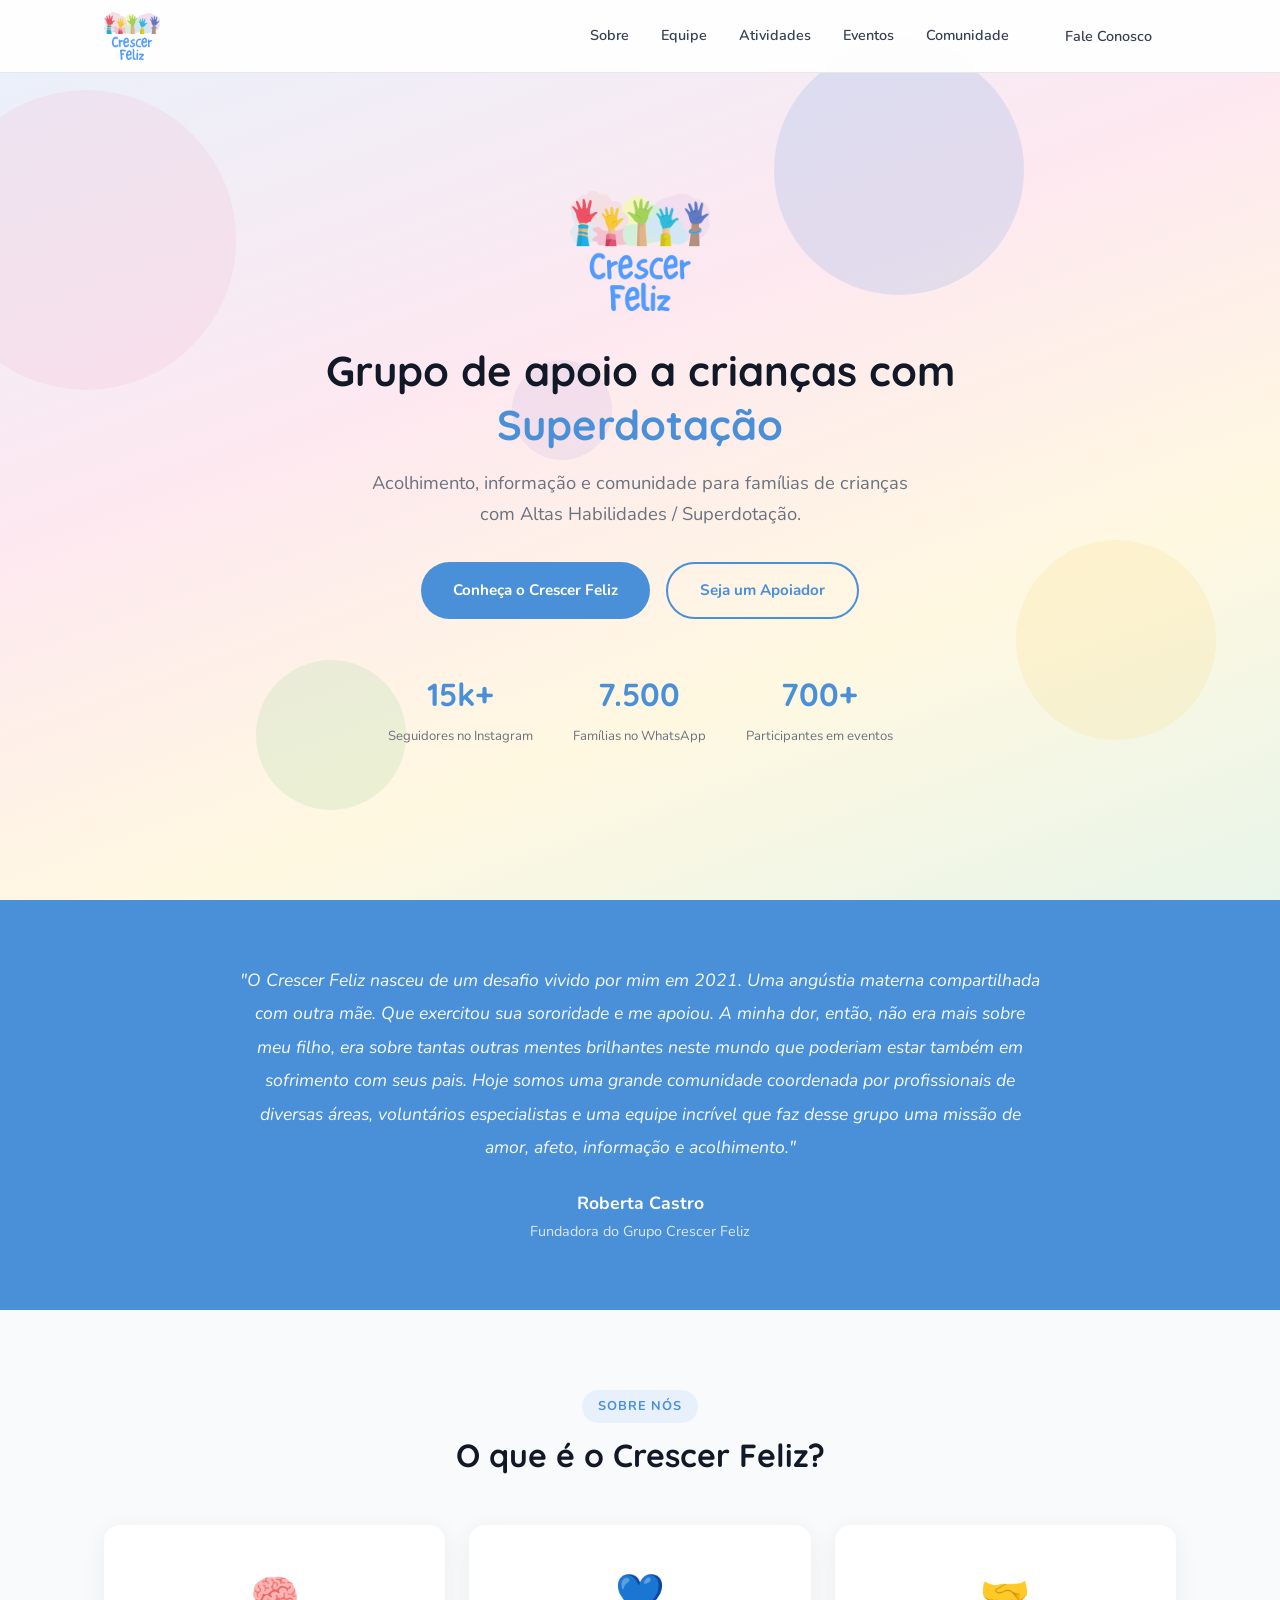
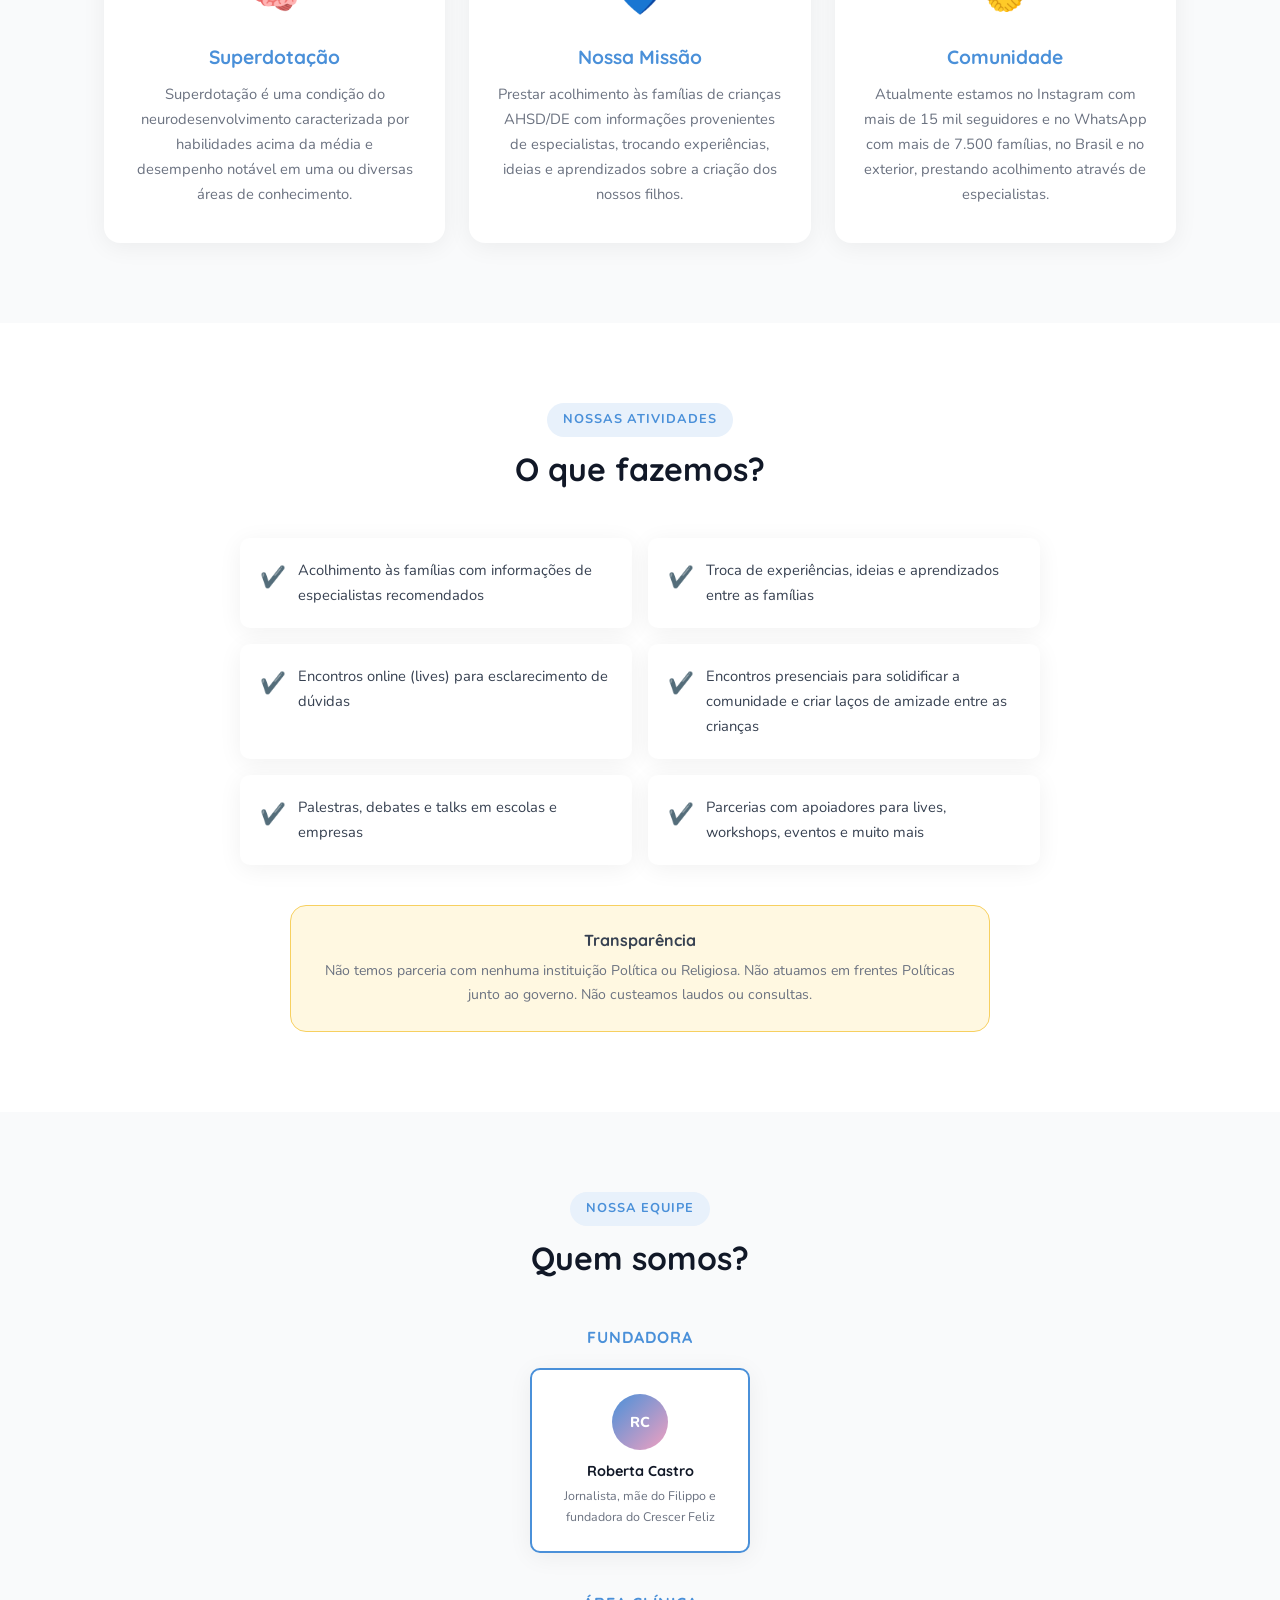
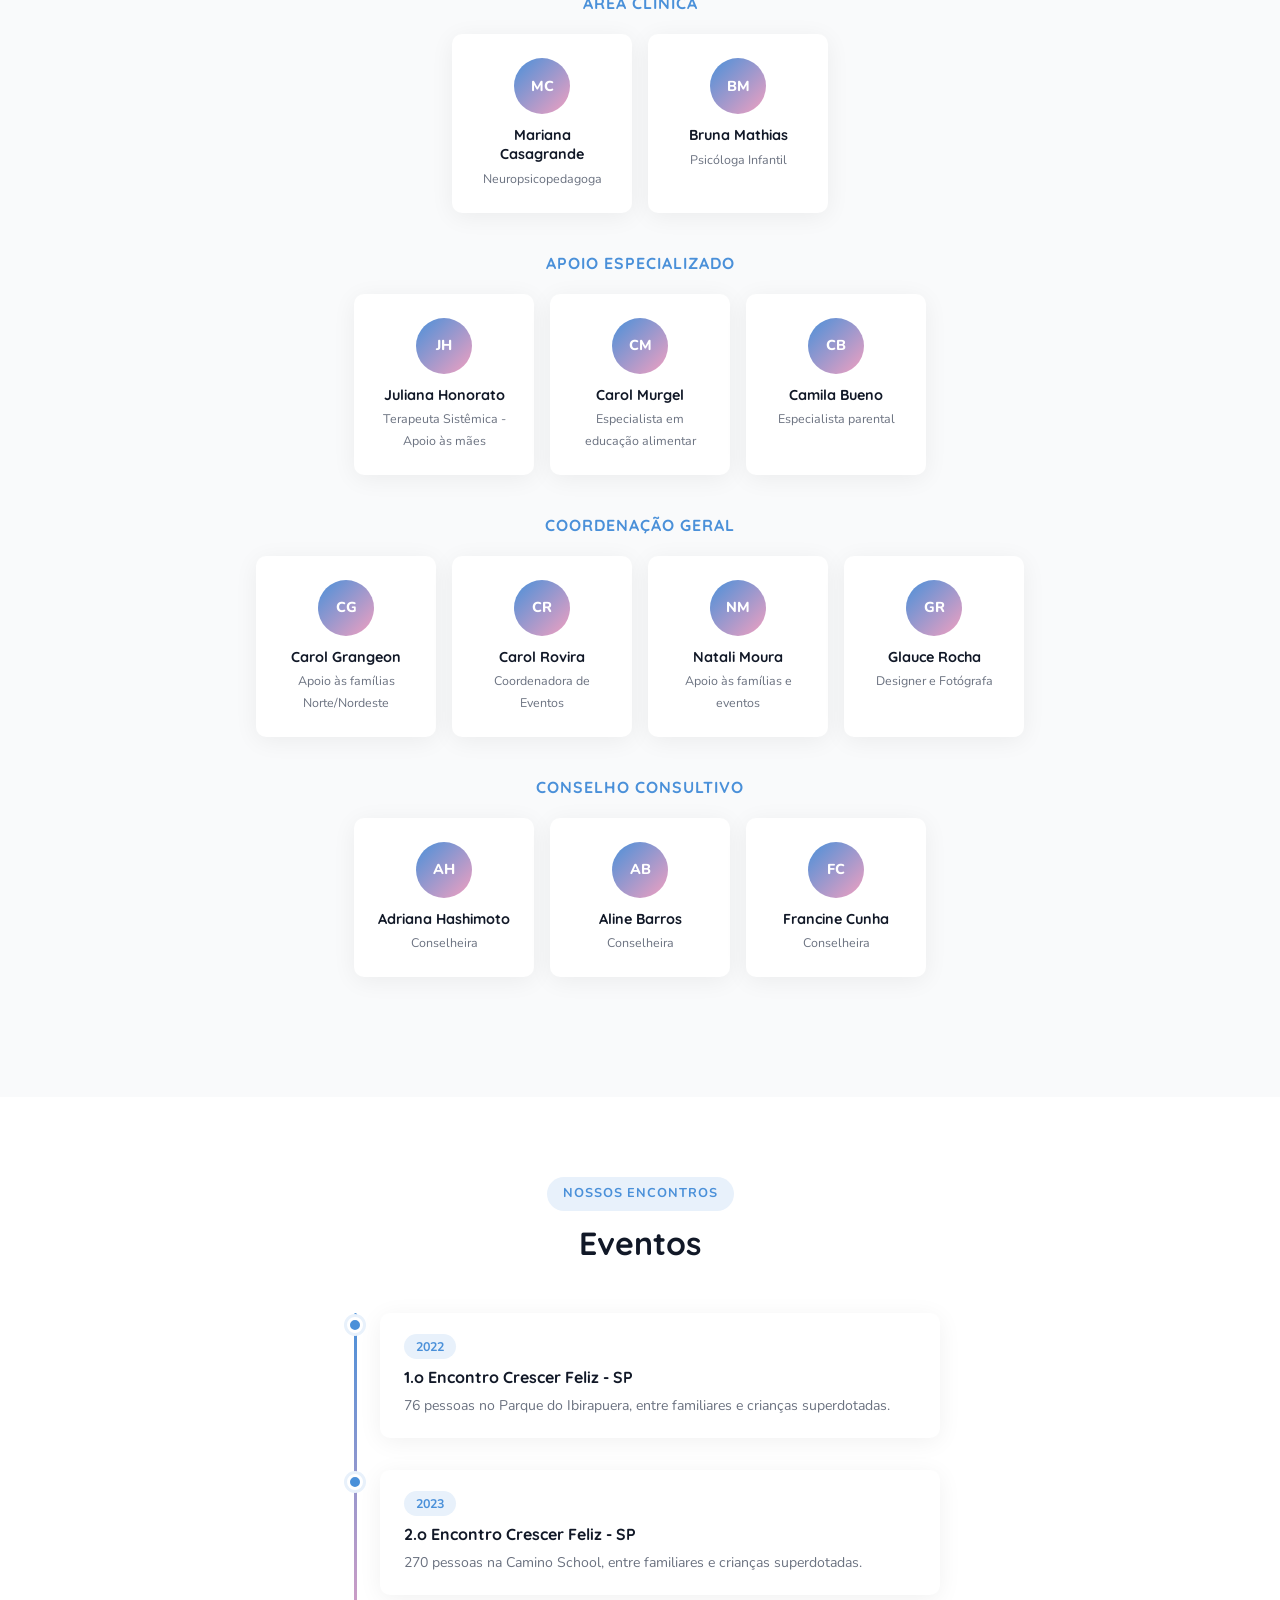
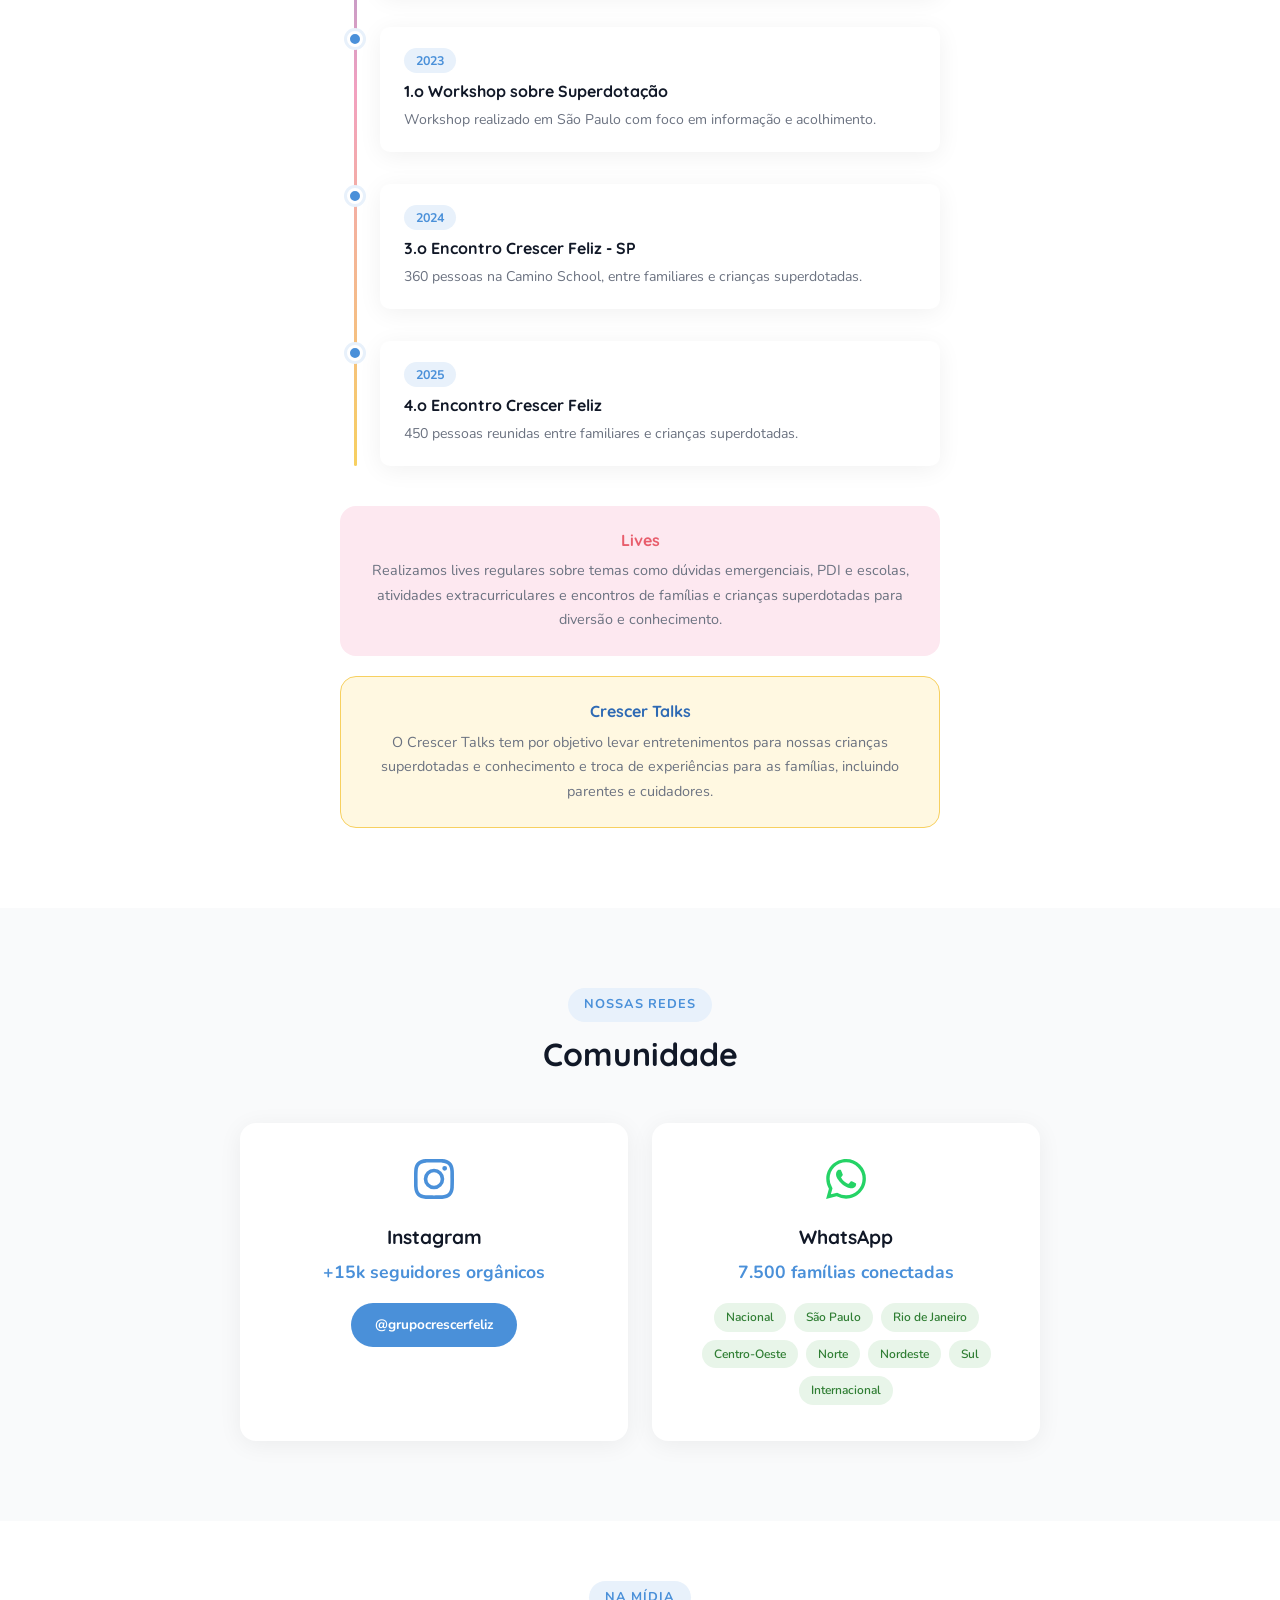
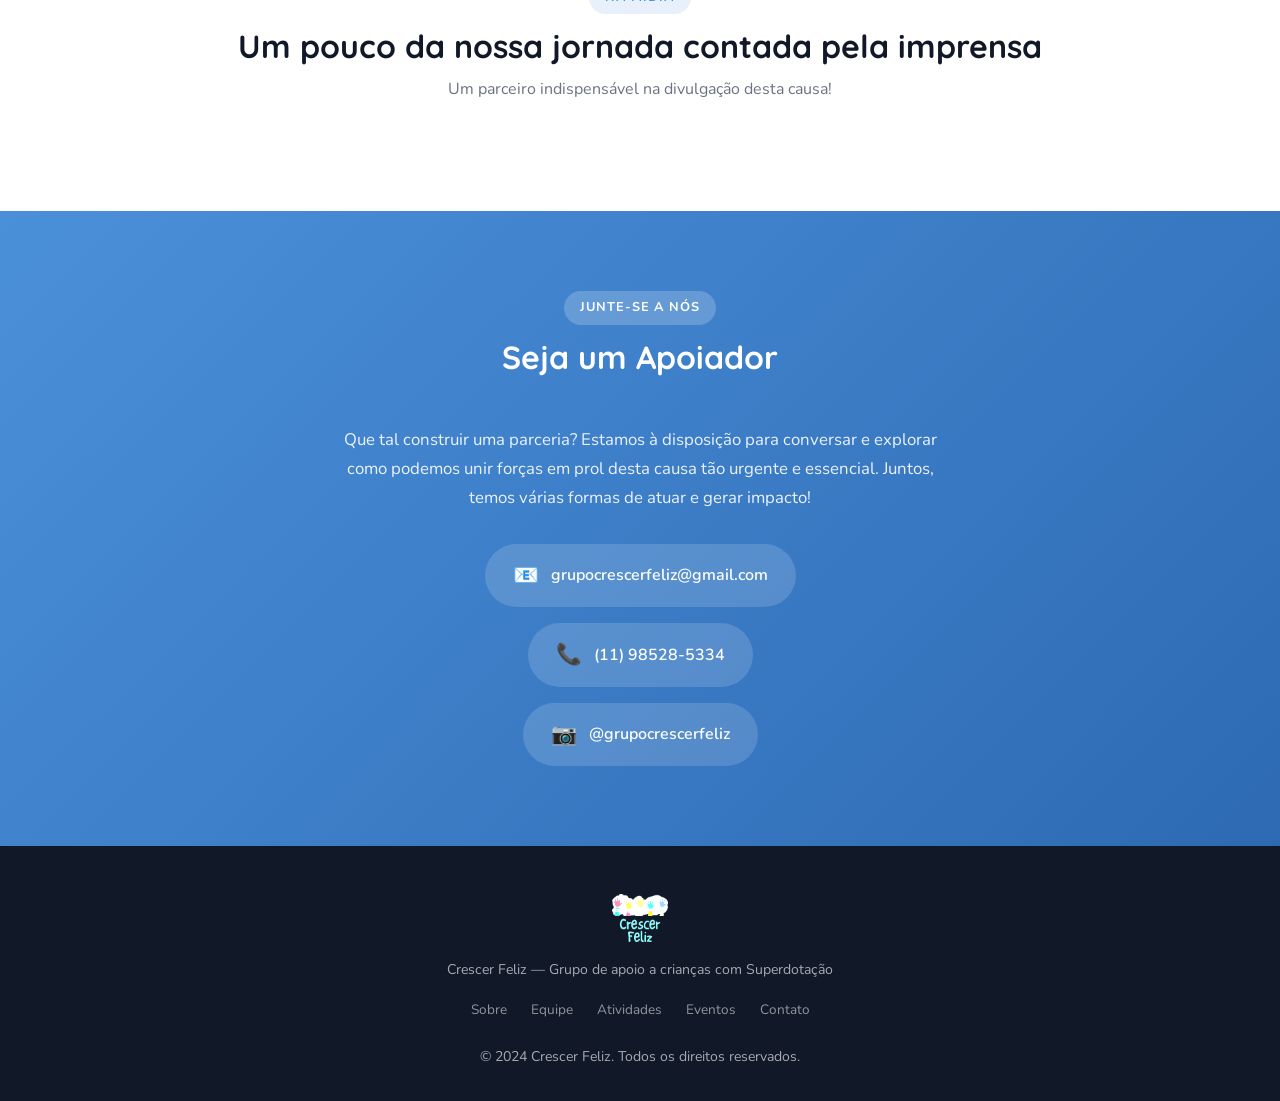
==== commit 6ec1f260: "Remover banners e restaurar espaçamentos originais https://claude.ai/code/session_011KjBTKqxSBkw85o1" ====
--- a/index.html
+++ b/index.html
@@ -33,24 +33,6 @@
     </div>
   </nav>
 
-  <!-- BANNER PILOTO -->
-  <div class="banner-piloto">
-    <div class="container banner-content">
-      <span class="banner-tag">NOVO</span>
-      <p><strong>Tutor Socrático para crianças AHSD</strong> — Inscreva sua família no programa piloto!</p>
-      <a href="https://docs.google.com/forms/d/e/1FAIpQLSe9lun0SCP18GbaSOYAvUlT6wPNssg0SvOO9aw74Z6W5TH3lg/viewform" target="_blank" rel="noopener" class="btn btn-banner">Inscreva-se</a>
-    </div>
-  </div>
-
-  <!-- BANNER SORTEIO -->
-  <div class="banner-sorteio">
-    <div class="container banner-content">
-      <span class="banner-tag">SORTEIO</span>
-      <p><strong>Sorteio dos Robôs da PETE</strong> — Participe e concorra!</p>
-      <a href="https://forms.gle/S7N5Gs9YFGeSh6Zy7" target="_blank" rel="noopener" class="btn btn-banner">Participar</a>
-    </div>
-  </div>
-
   <!-- HERO -->
   <header class="hero" id="hero">
     <div class="hero-bg-shapes">
--- a/style.css
+++ b/style.css
@@ -27,7 +27,7 @@
   --transition: .3s ease;
 }
 
-html { scroll-behavior: smooth; scroll-padding-top: 120px; }
+html { scroll-behavior: smooth; scroll-padding-top: 80px; }
 
 body {
   font-family: 'Nunito', sans-serif;
@@ -83,9 +83,10 @@
 
 /* ===== BANNER SORTEIO ===== */
 .banner-sorteio {
-  position: fixed; top: 112px; left: 0; right: 0; z-index: 998;
+  position: fixed; top: 116px; left: 0; right: 0; z-index: 998;
   background: linear-gradient(90deg, #4A90D9, #7BC67E);
   padding: 10px 0; text-align: center;
+  border-top: 2px solid rgba(255,255,255,.5);
 }
 .banner-sorteio p { font-size: .88rem; color: var(--white); margin: 0; }
 .banner-sorteio .banner-tag { background: var(--yellow); color: var(--gray-900); }
@@ -111,7 +112,7 @@
 /* ===== HERO ===== */
 .hero {
   position: relative; min-height: 100vh; display: flex; align-items: center;
-  padding: 200px 0 80px;
+  padding: 120px 0 80px;
   background: linear-gradient(160deg, var(--blue-light) 0%, var(--pink-light) 40%, var(--yellow-light) 70%, var(--green-light) 100%);
   overflow: hidden;
 }
@@ -333,8 +334,11 @@
   .container { padding: 0 20px; }
 
   /* Banner */
-  .banner-piloto { top: 72px; padding: 8px 0; }
-  .banner-sorteio { top: 108px; padding: 8px 0; }
+  .banner-piloto, .banner-sorteio {
+    position: static; padding: 12px 0;
+  }
+  .banner-piloto { margin-top: 72px; }
+  .banner-sorteio { border-top: 1px solid rgba(255,255,255,.3); }
   .banner-content { gap: 8px; }
   .banner-piloto p, .banner-sorteio p { font-size: .8rem; }
   .btn-banner { padding: 6px 16px; font-size: .78rem; }
@@ -351,7 +355,7 @@
   .nav-menu a { font-size: 1rem; padding: 8px 0; }
 
   /* Hero */
-  .hero { padding: 100px 0 60px; min-height: auto; }
+  .hero { padding: 80px 0 60px; min-height: auto; }
   .hero h1 { font-size: 1.8rem; }
   .hero-logo { height: 88px; margin-bottom: 24px; }
   .hero-sub { font-size: 1rem; margin-bottom: 24px; }
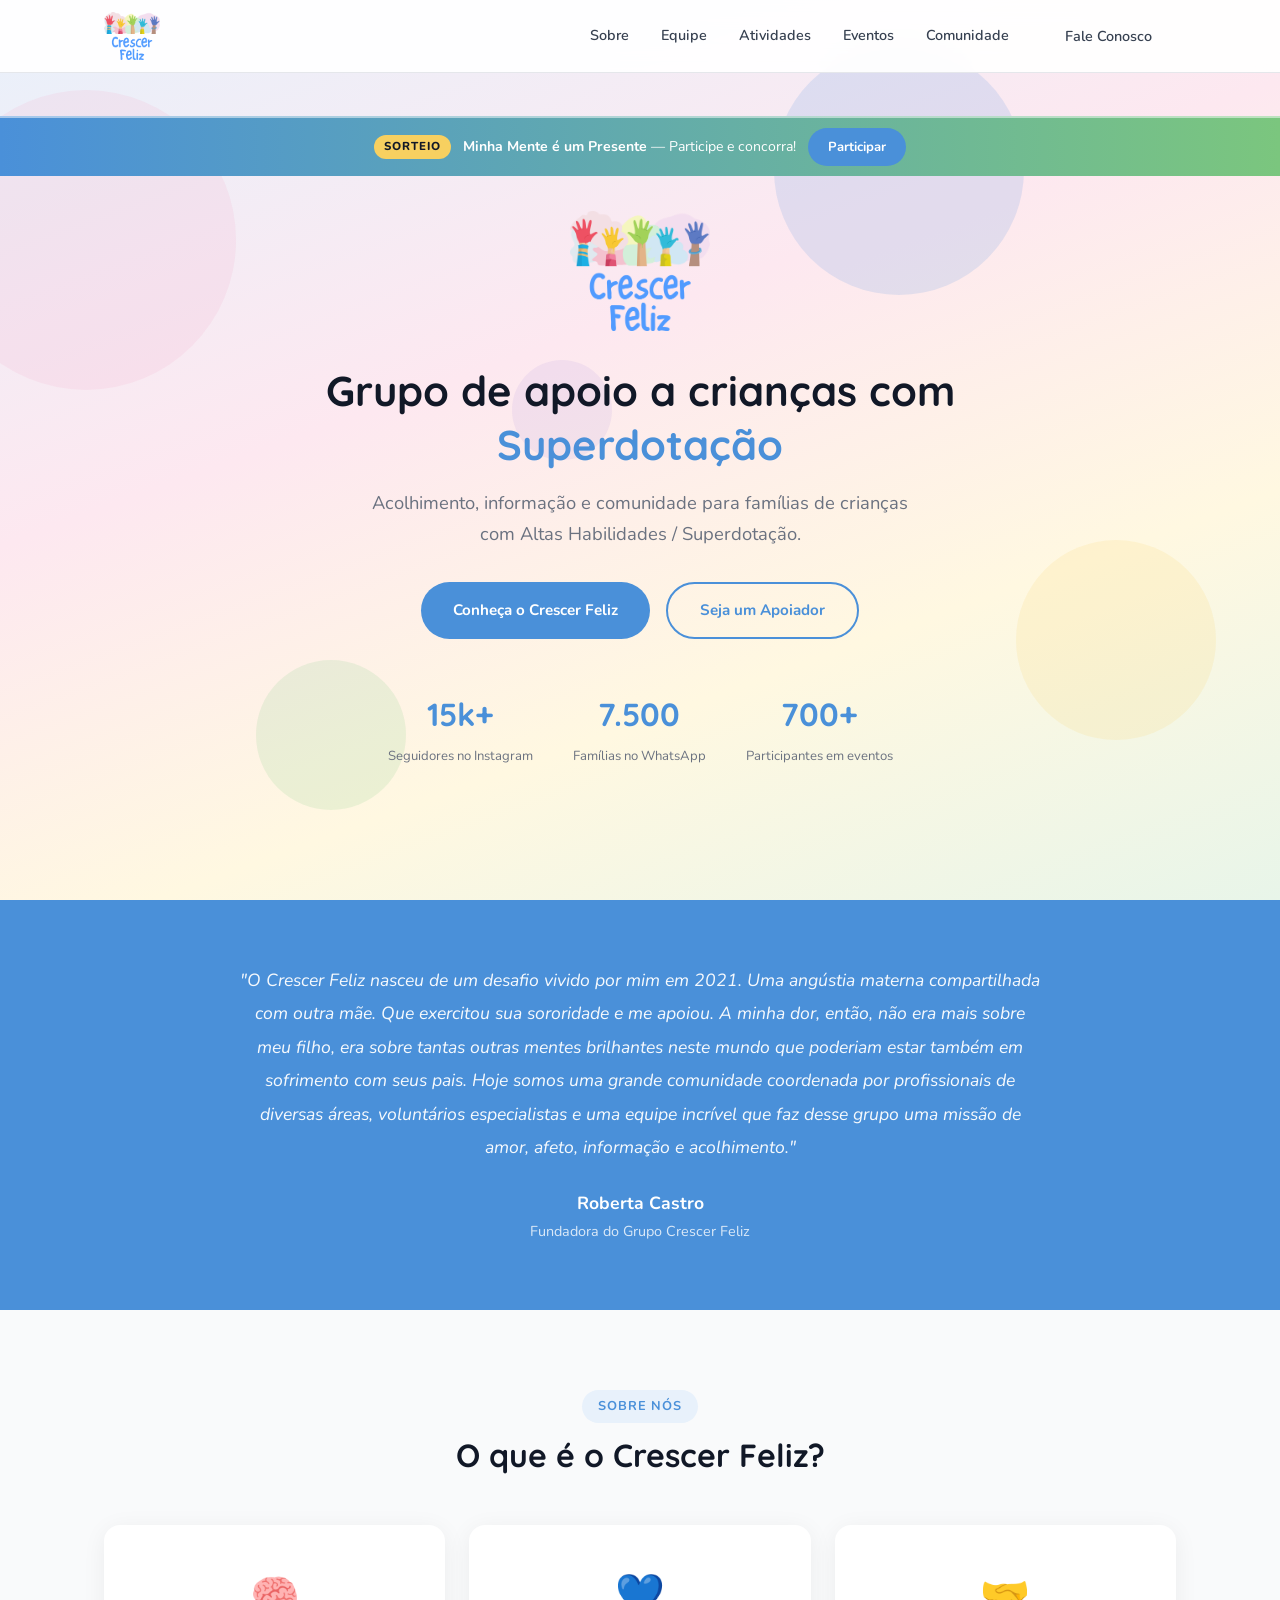
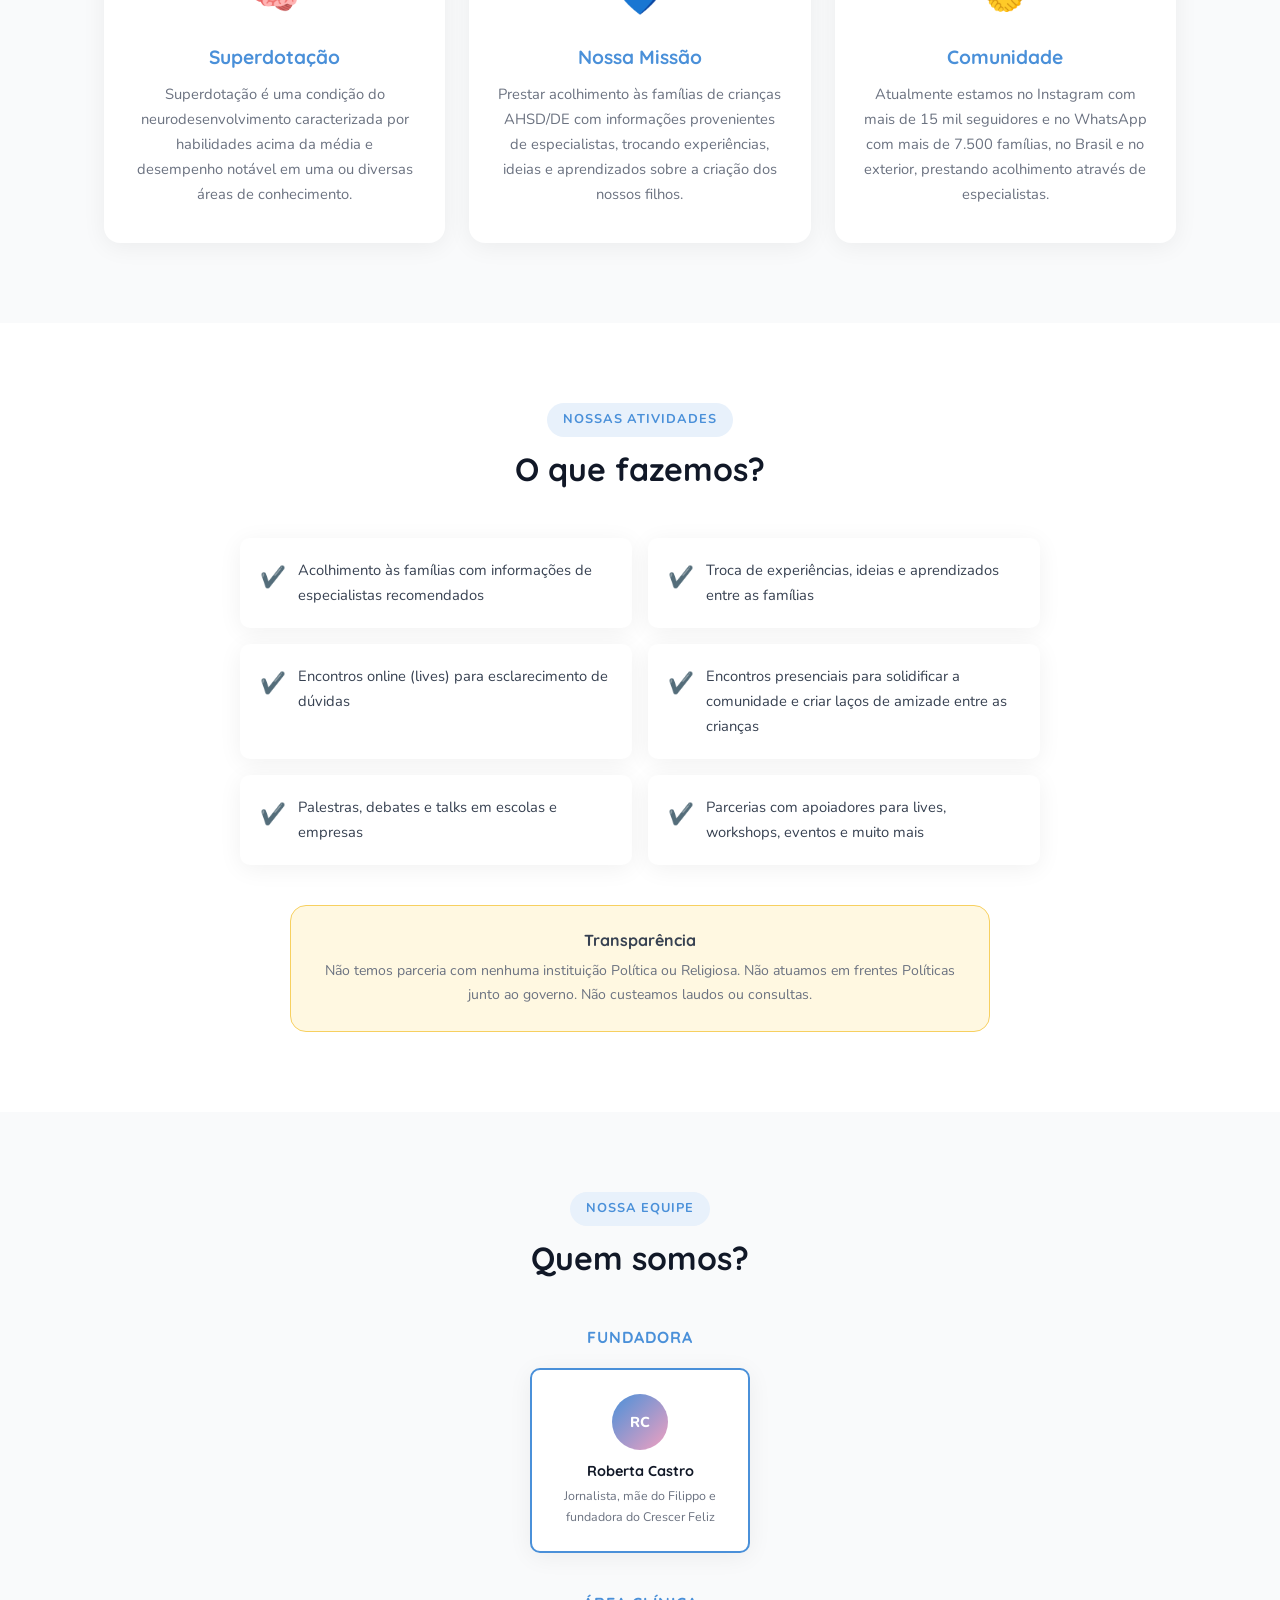
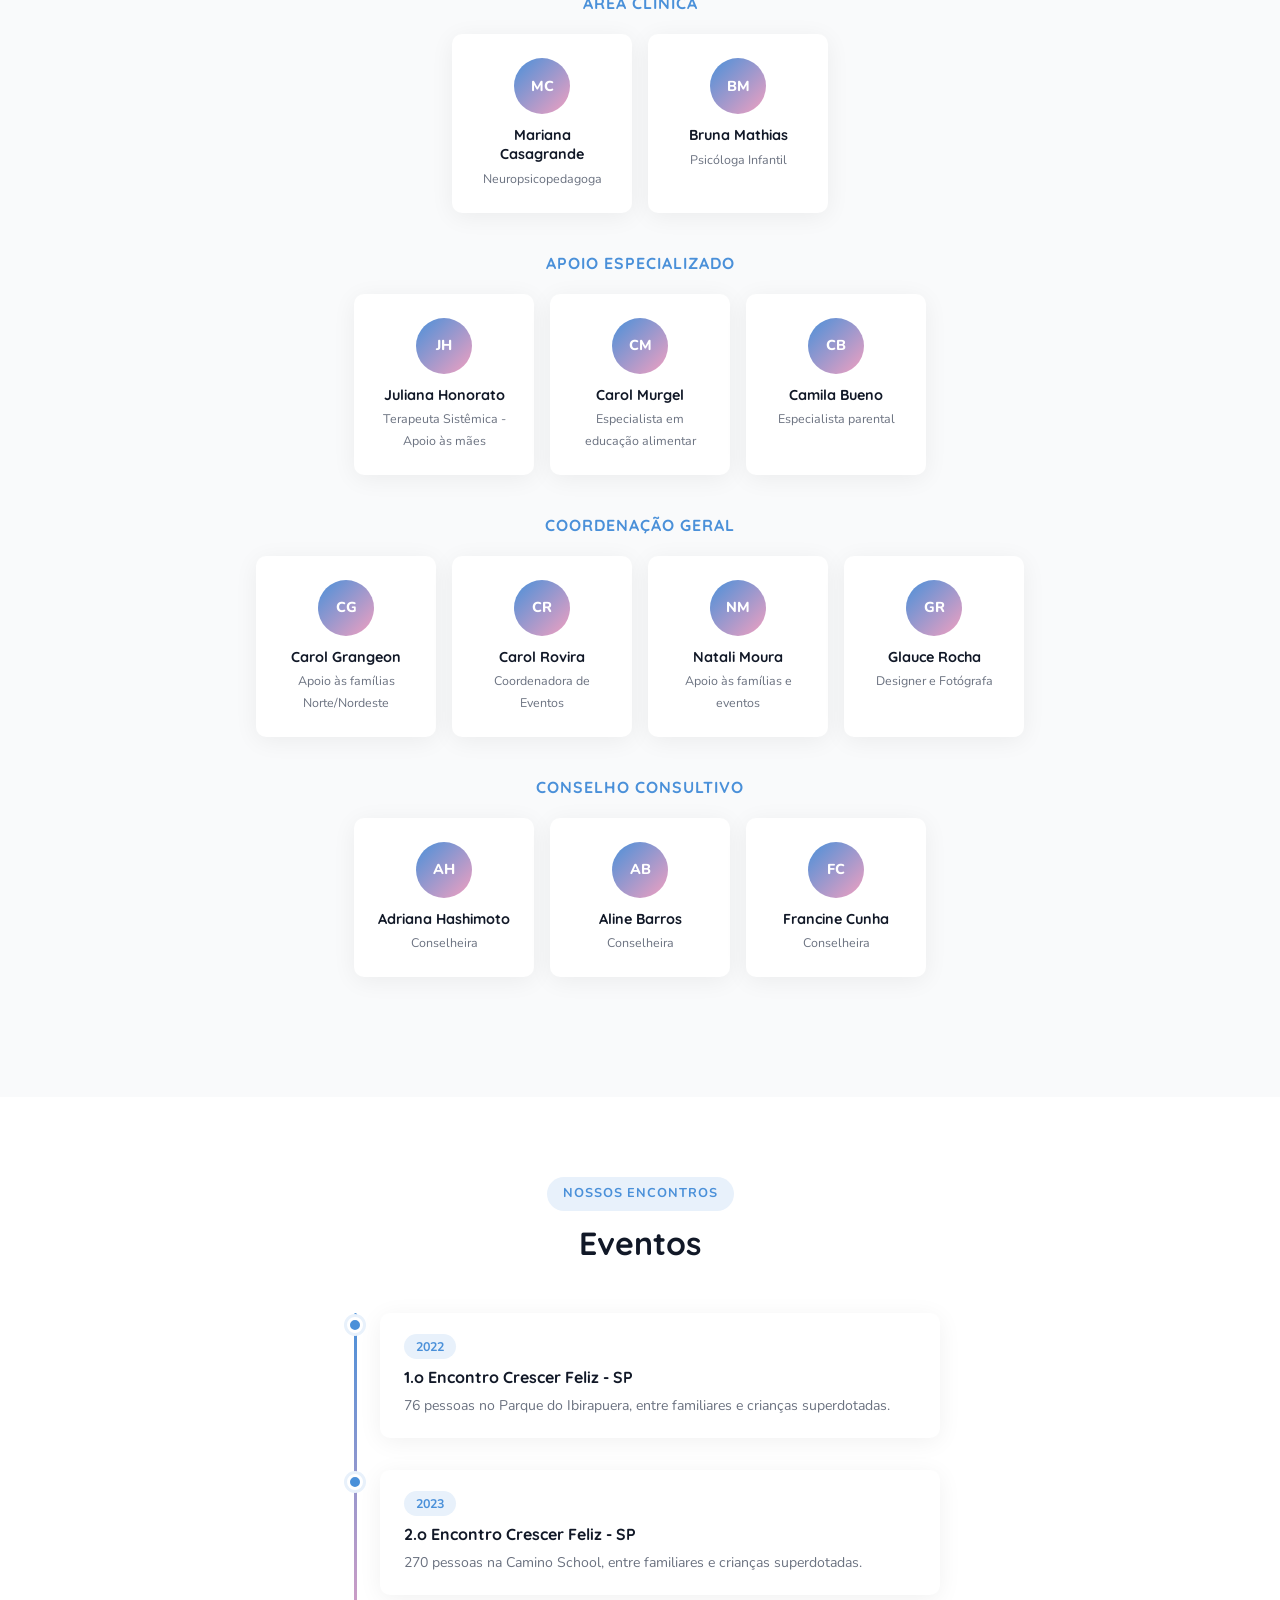
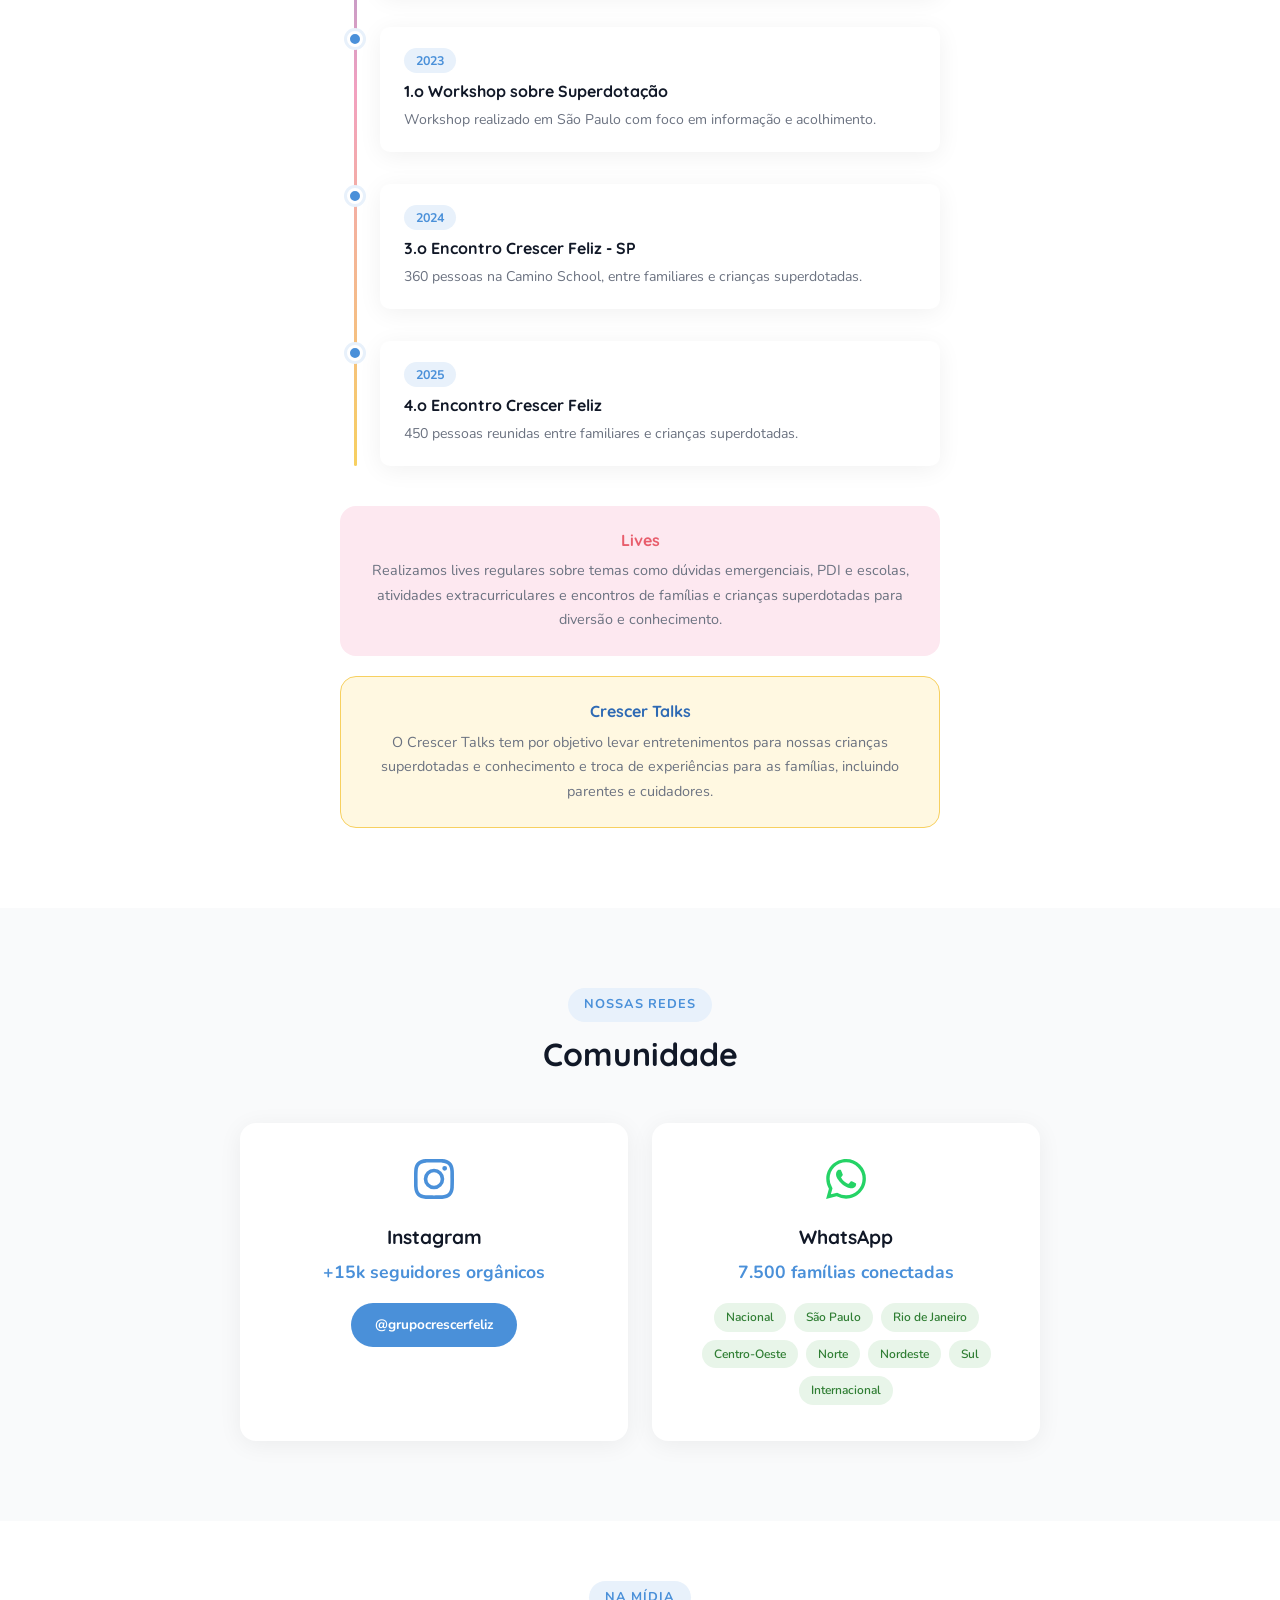
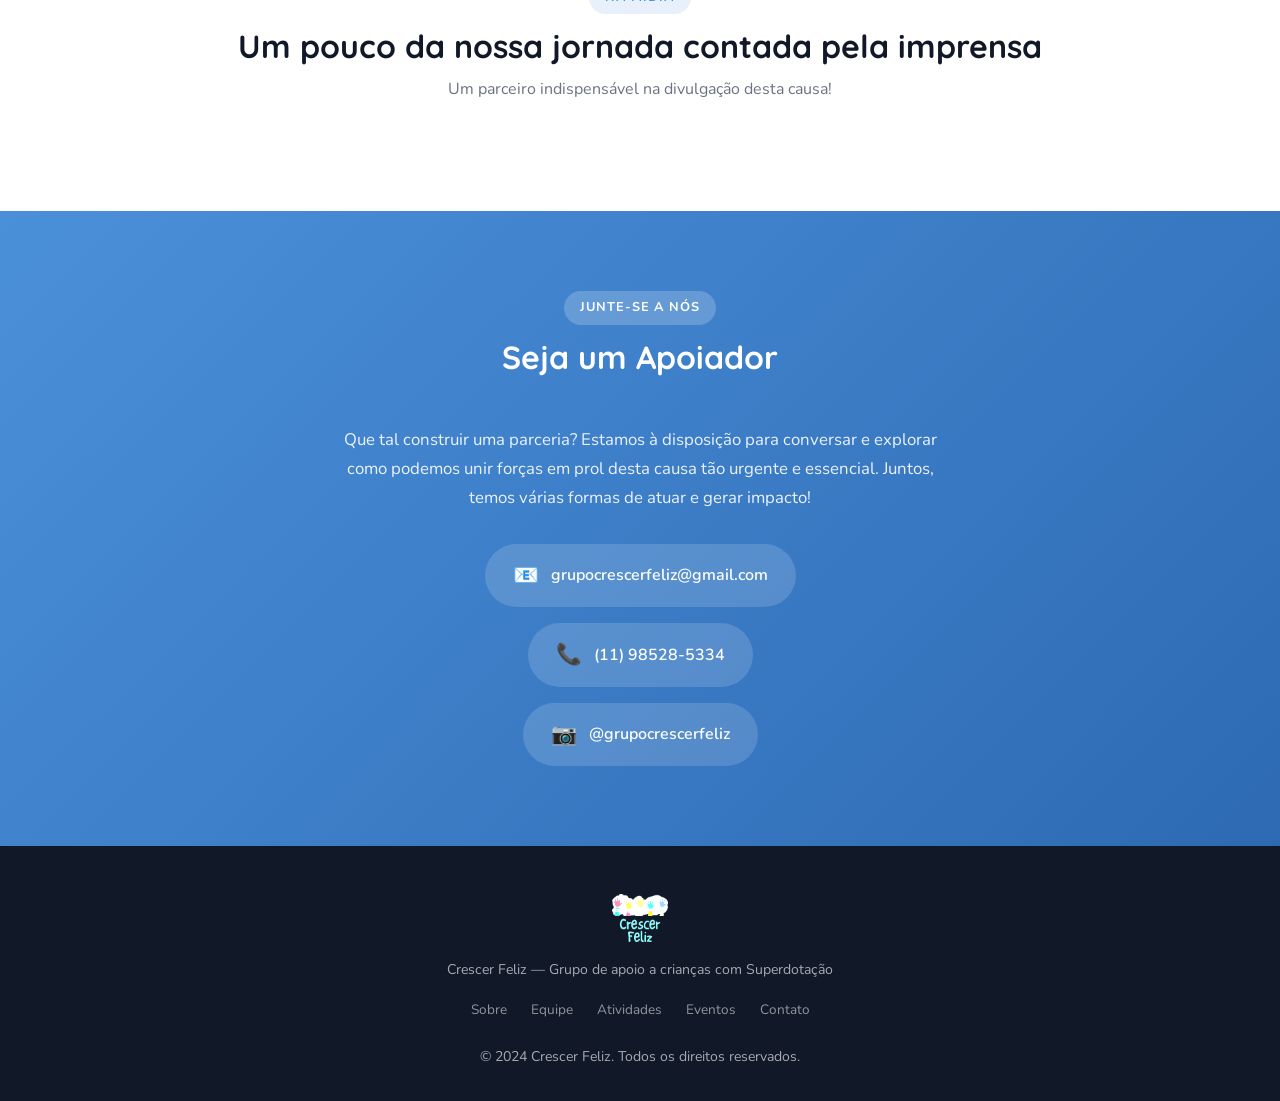
==== commit 1573b0a4: "Adicionar banner Sorteio Minha Mente é um Presente https://claude.ai/code/session_011KjBTKqxSBkw85o1" ====
--- a/index.html
+++ b/index.html
@@ -33,6 +33,15 @@
     </div>
   </nav>
 
+  <!-- BANNER SORTEIO -->
+  <div class="banner-sorteio">
+    <div class="container banner-content">
+      <span class="banner-tag">SORTEIO</span>
+      <p><strong>Minha Mente é um Presente</strong> — Participe e concorra!</p>
+      <a href="https://docs.google.com/forms/d/e/1FAIpQLSeLpIYeYVxYj3BdsSnDKGAkOOiuL0fNBCU1egod2o8TzLk_Wg/viewform" target="_blank" rel="noopener" class="btn btn-banner">Participar</a>
+    </div>
+  </div>
+
   <!-- HERO -->
   <header class="hero" id="hero">
     <div class="hero-bg-shapes">
--- a/style.css
+++ b/style.css
@@ -27,7 +27,7 @@
   --transition: .3s ease;
 }
 
-html { scroll-behavior: smooth; scroll-padding-top: 80px; }
+html { scroll-behavior: smooth; scroll-padding-top: 120px; }
 
 body {
   font-family: 'Nunito', sans-serif;
@@ -112,7 +112,7 @@
 /* ===== HERO ===== */
 .hero {
   position: relative; min-height: 100vh; display: flex; align-items: center;
-  padding: 120px 0 80px;
+  padding: 160px 0 80px;
   background: linear-gradient(160deg, var(--blue-light) 0%, var(--pink-light) 40%, var(--yellow-light) 70%, var(--green-light) 100%);
   overflow: hidden;
 }
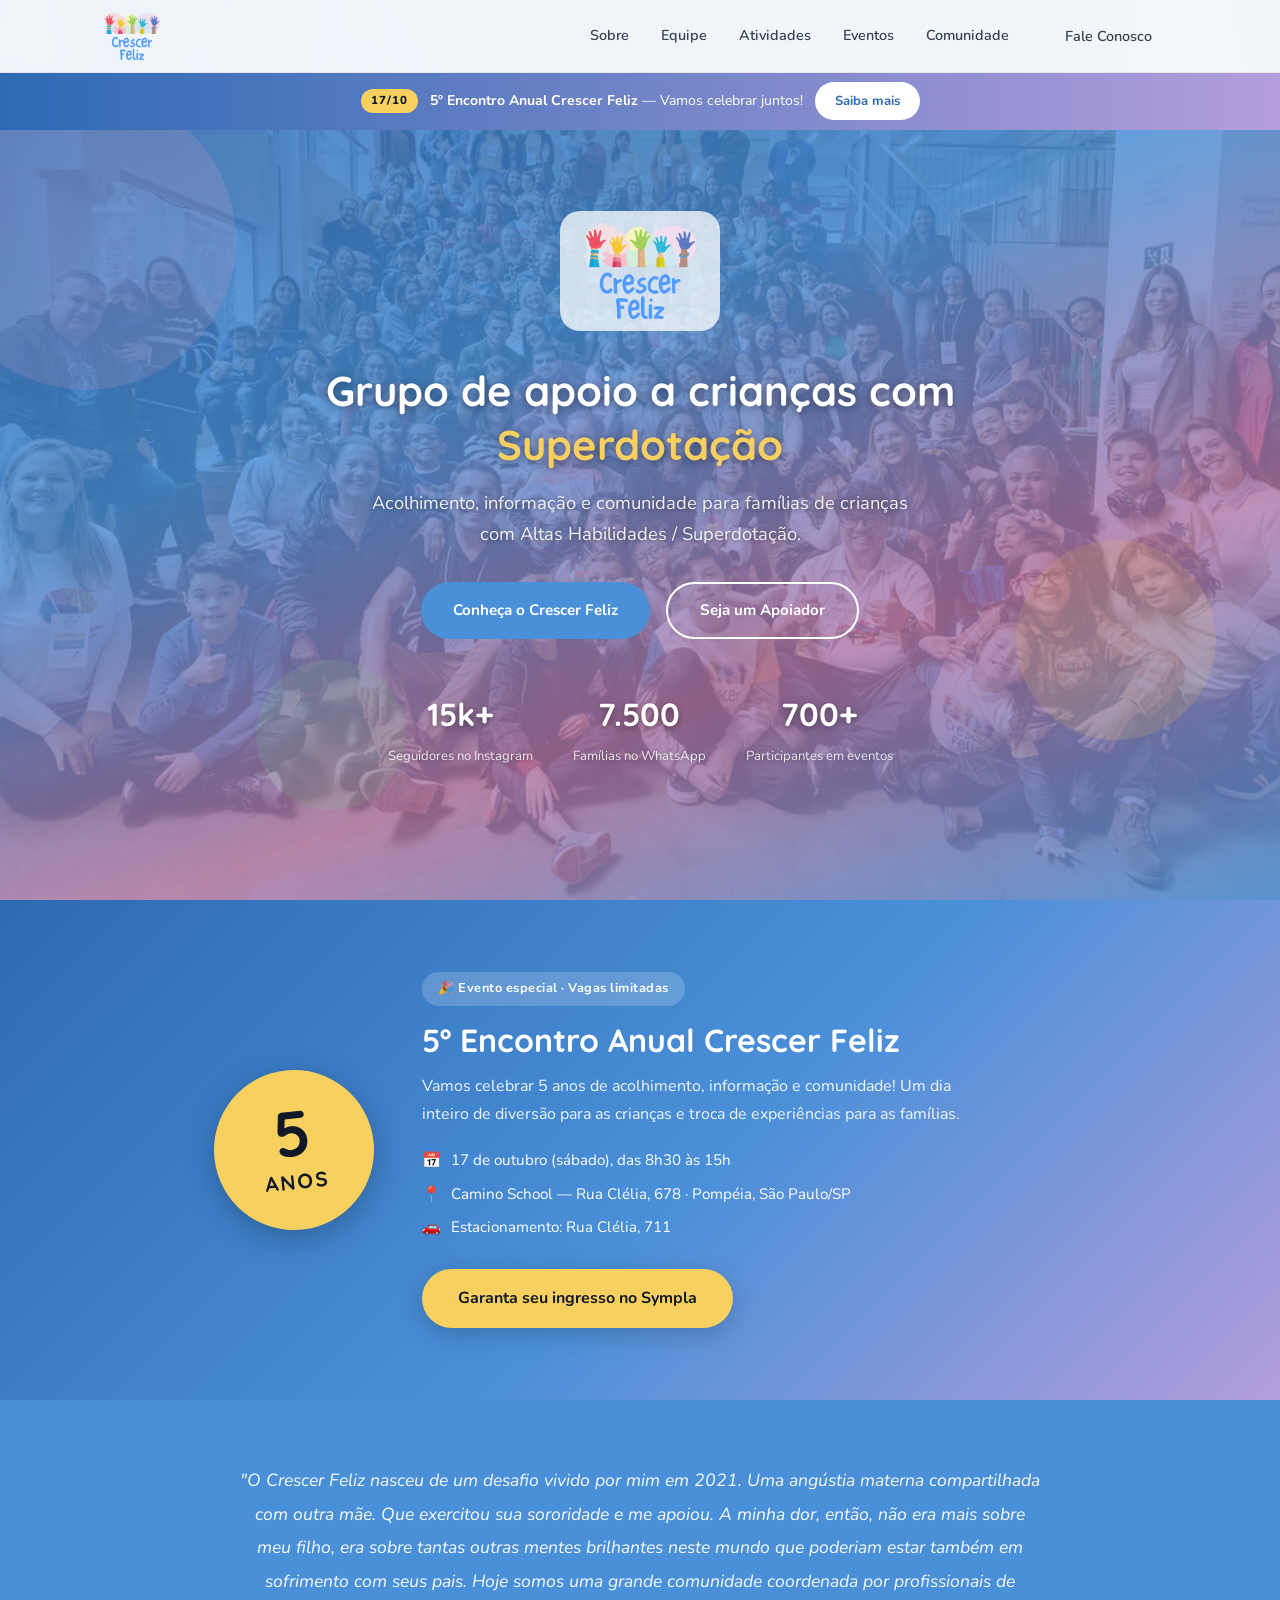
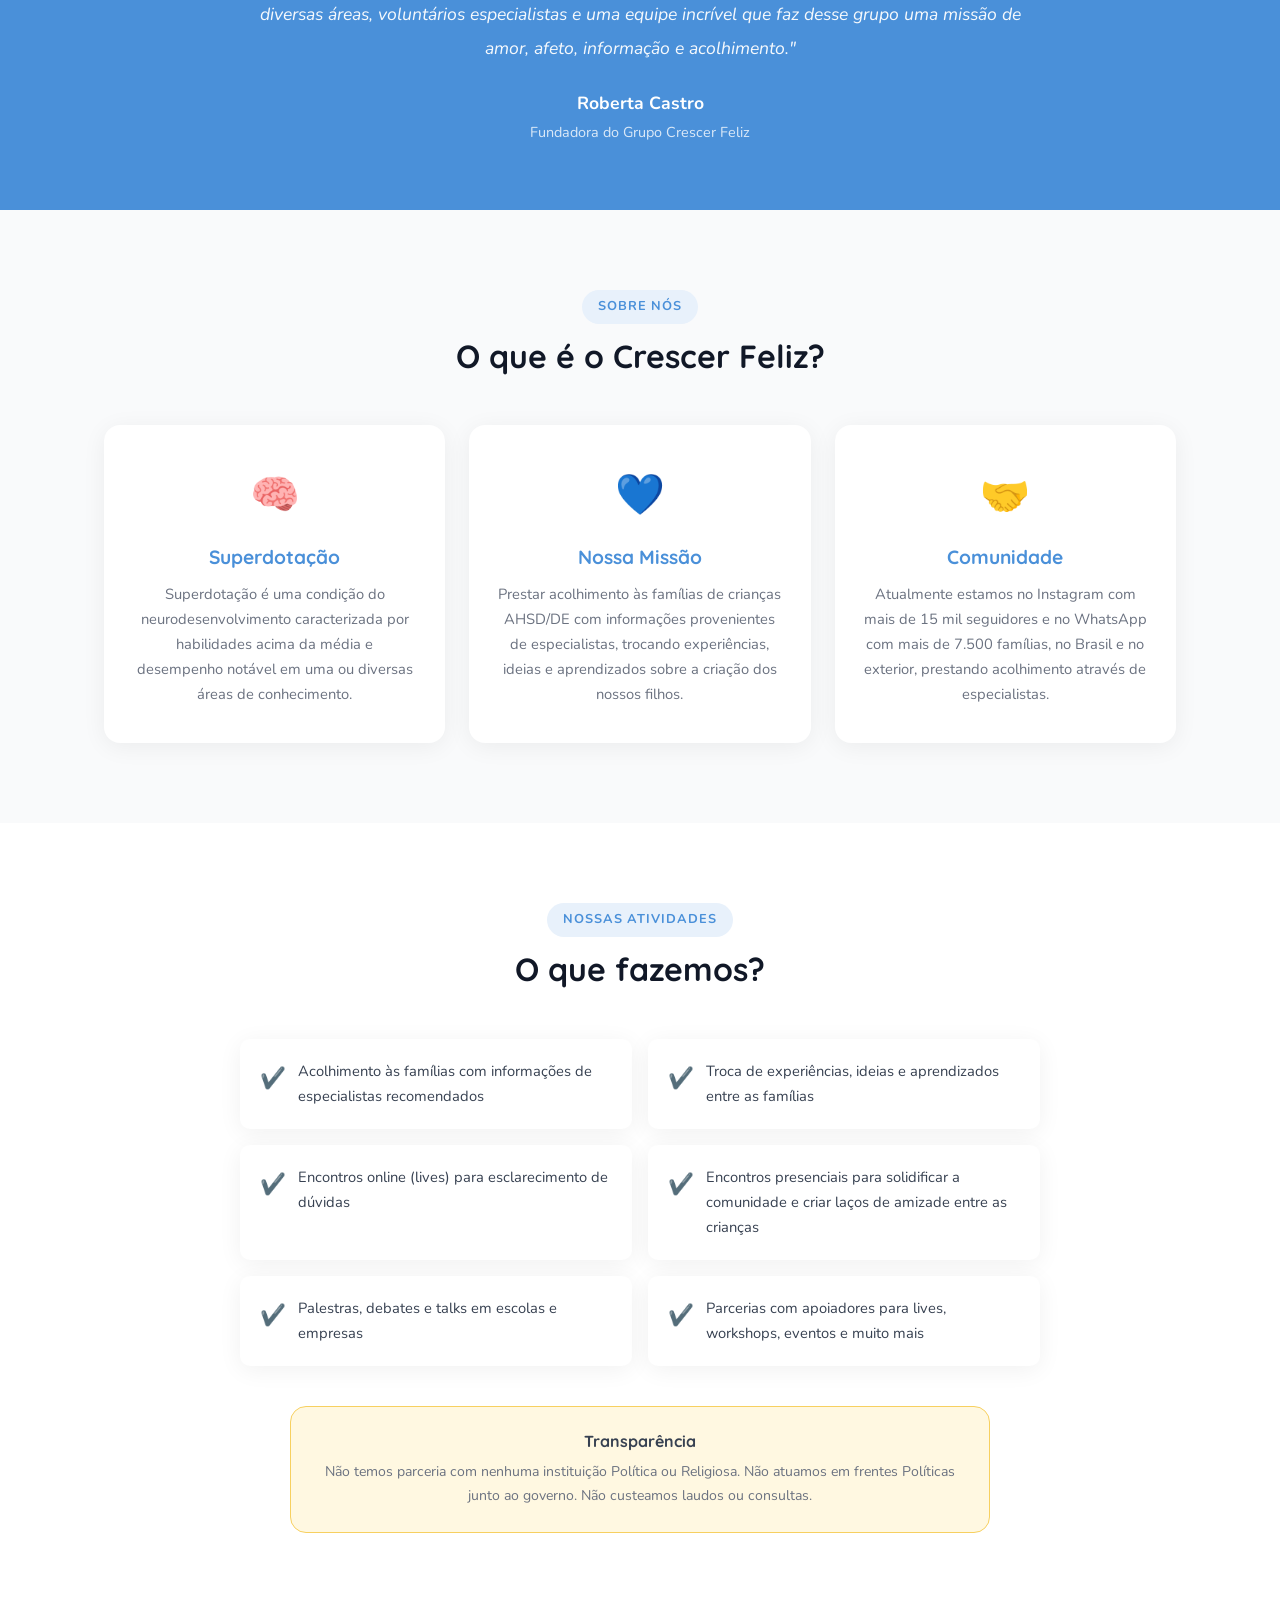
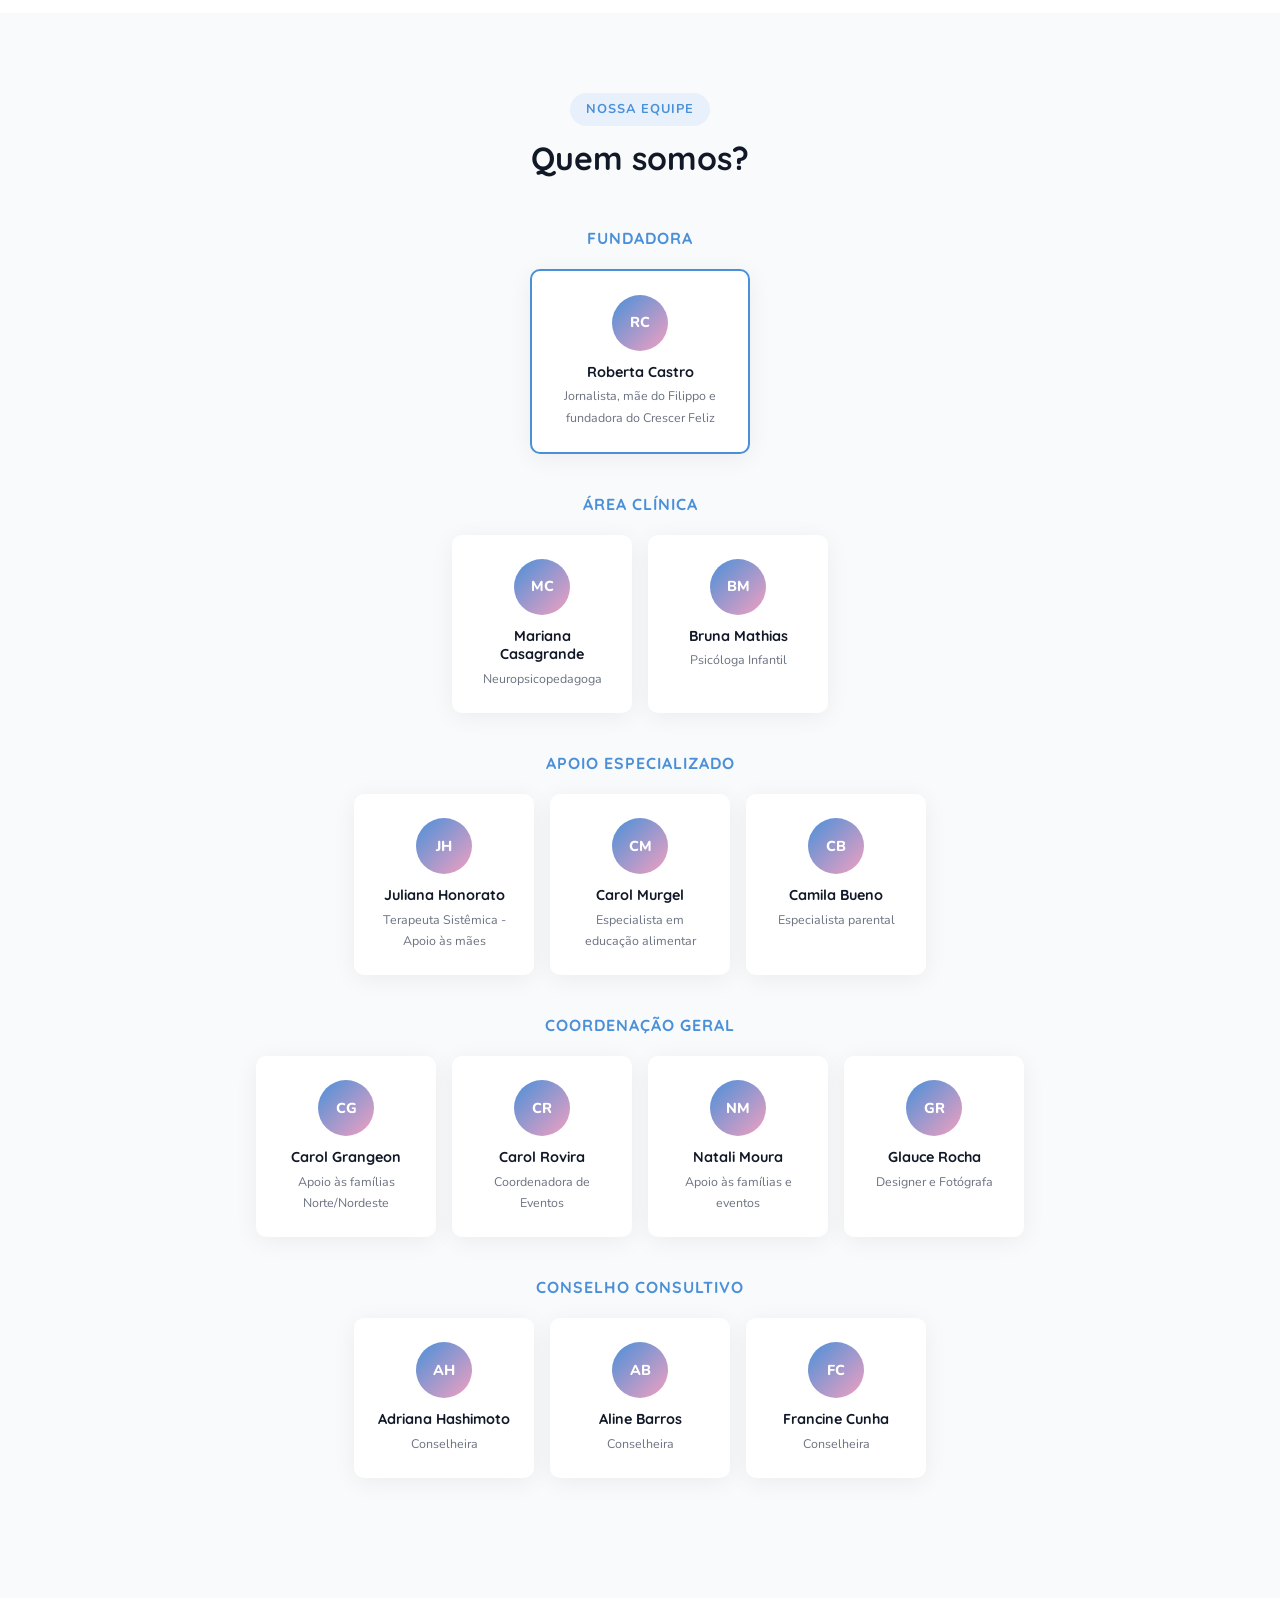
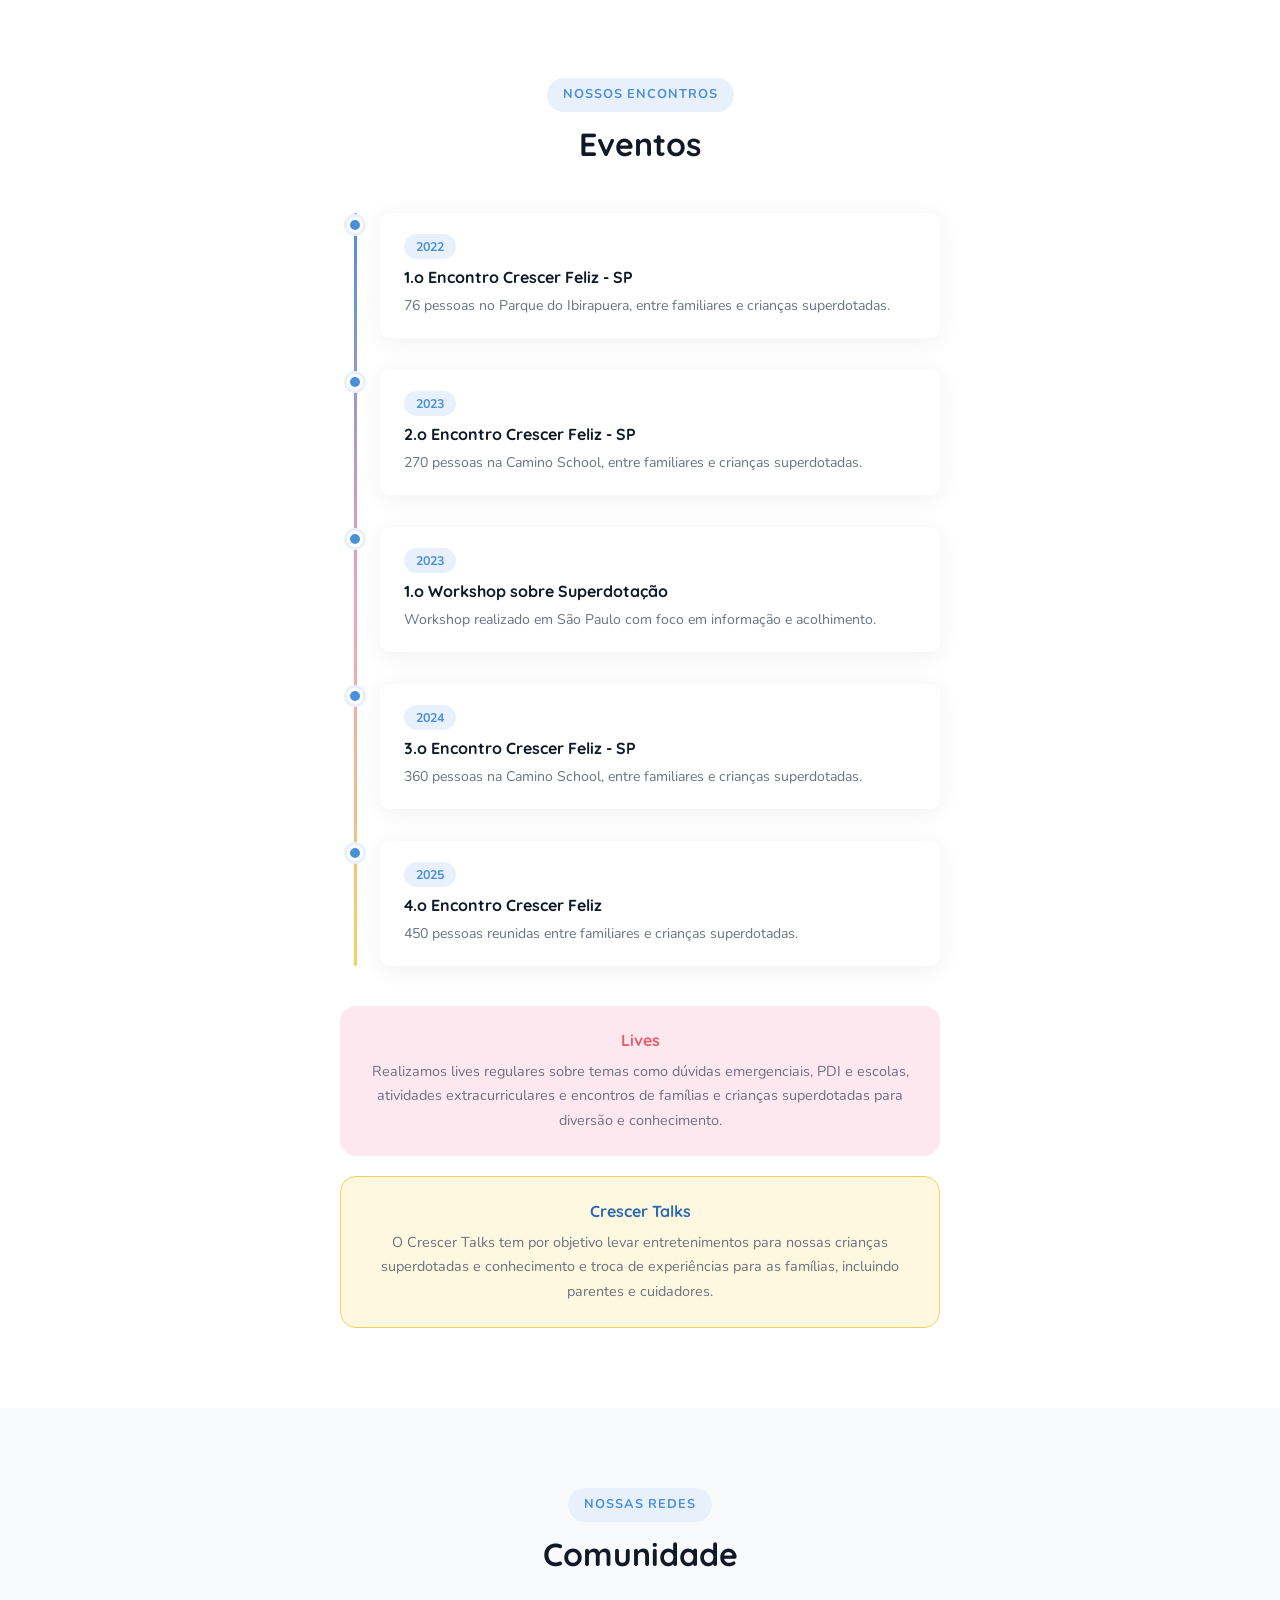
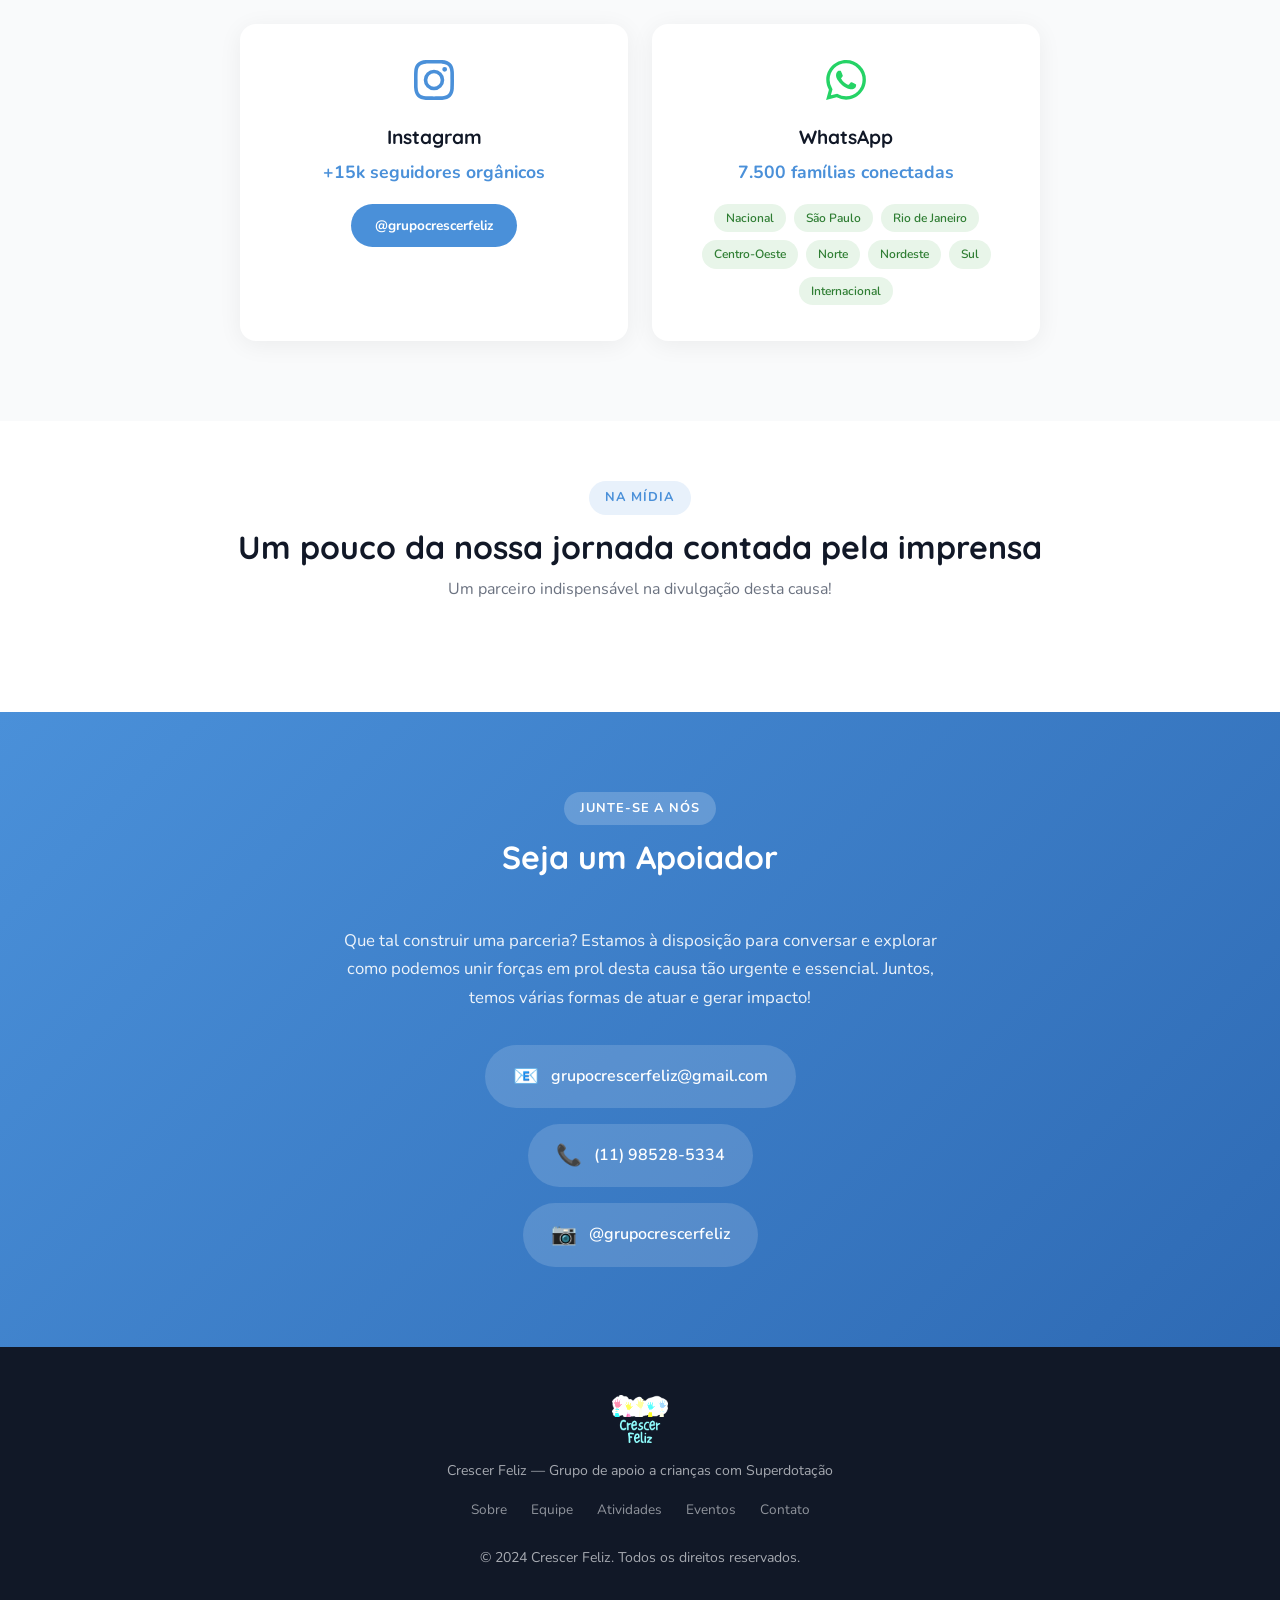
==== commit 35b13851: "Destacar 5º Encontro Anual: seção especial, banner e link do Sympla - Nova seção de destaque após o " ====
--- a/index.html
+++ b/index.html
@@ -33,12 +33,12 @@
     </div>
   </nav>
 
-  <!-- BANNER SORTEIO -->
-  <div class="banner-sorteio">
+  <!-- BANNER EVENTO 5 ANOS -->
+  <div class="banner-evento">
     <div class="container banner-content">
-      <span class="banner-tag">SORTEIO</span>
-      <p><strong>Minha Mente é um Presente</strong> — Participe e concorra!</p>
-      <a href="https://docs.google.com/forms/d/e/1FAIpQLSeLpIYeYVxYj3BdsSnDKGAkOOiuL0fNBCU1egod2o8TzLk_Wg/viewform" target="_blank" rel="noopener" class="btn btn-banner">Participar</a>
+      <span class="banner-tag">17/10</span>
+      <p><strong>5&#186; Encontro Anual Crescer Feliz</strong> &mdash; Vamos celebrar juntos!</p>
+      <a href="#evento5anos" class="btn btn-banner">Saiba mais</a>
     </div>
   </div>
 
@@ -75,6 +75,27 @@
       </div>
     </div>
   </header>
+
+  <!-- EVENTO 5 ANOS -->
+  <section class="evento-destaque" id="evento5anos">
+    <div class="container evento-destaque-content">
+      <div class="evento-selo">
+        <span class="selo-numero">5</span>
+        <span class="selo-texto">anos</span>
+      </div>
+      <div class="evento-info">
+        <span class="evento-badge">&#127881; Evento especial &middot; Vagas limitadas</span>
+        <h2>5&#186; Encontro Anual Crescer Feliz</h2>
+        <p class="evento-desc">Vamos celebrar 5 anos de acolhimento, informação e comunidade! Um dia inteiro de diversão para as crianças e troca de experiências para as famílias.</p>
+        <ul class="evento-detalhes">
+          <li><span>&#128197;</span> 17 de outubro (sábado), das 8h30 às 15h</li>
+          <li><span>&#128205;</span> Camino School &mdash; Rua Cl&eacute;lia, 678 &middot; Pomp&eacute;ia, S&atilde;o Paulo/SP</li>
+          <li><span>&#128663;</span> Estacionamento: Rua Cl&eacute;lia, 711</li>
+        </ul>
+        <a href="https://www.sympla.com.br/evento/5-encontro-anual-grupo-crescer-feliz/3554638" target="_blank" rel="noopener" class="btn btn-evento">Garanta seu ingresso no Sympla</a>
+      </div>
+    </div>
+  </section>
 
   <!-- MANIFESTO -->
   <section class="manifesto">
--- a/style.css
+++ b/style.css
@@ -52,8 +52,8 @@
 }
 .btn-primary { background: var(--blue); color: var(--white); }
 .btn-primary:hover { background: var(--blue-dark); transform: translateY(-2px); box-shadow: var(--shadow-lg); }
-.btn-outline { border: 2px solid var(--blue); color: var(--blue); background: transparent; }
-.btn-outline:hover { background: var(--blue); color: var(--white); }
+.btn-outline { border: 2px solid var(--white); color: var(--white); background: transparent; }
+.btn-outline:hover { background: var(--white); color: var(--blue); }
 .btn-nav { padding: 10px 24px; font-size: .85rem; }
 .btn-rede { background: var(--blue); color: var(--white); padding: 10px 24px; font-size: .85rem; }
 .btn-rede:hover { background: var(--blue-dark); }
@@ -90,6 +90,51 @@
 }
 .banner-sorteio p { font-size: .88rem; color: var(--white); margin: 0; }
 .banner-sorteio .banner-tag { background: var(--yellow); color: var(--gray-900); }
+
+/* ===== BANNER EVENTO ===== */
+.banner-evento {
+  position: fixed; top: 72px; left: 0; right: 0; z-index: 999;
+  background: linear-gradient(90deg, var(--blue-dark), var(--purple));
+  padding: 10px 0; text-align: center;
+}
+.banner-evento p { font-size: .88rem; color: var(--white); margin: 0; }
+.banner-evento .banner-tag { background: var(--yellow); color: var(--gray-900); }
+.banner-evento .btn-banner { background: var(--white); color: var(--blue-dark); }
+.banner-evento .btn-banner:hover { background: var(--yellow); color: var(--gray-900); }
+
+/* ===== EVENTO DESTAQUE ===== */
+.evento-destaque {
+  background: linear-gradient(135deg, var(--blue-dark) 0%, var(--blue) 55%, var(--purple) 100%);
+  color: var(--white); padding: 72px 0;
+}
+.evento-destaque-content {
+  display: flex; align-items: center; gap: 48px;
+  max-width: 900px;
+}
+.evento-selo {
+  flex-shrink: 0; width: 160px; height: 160px; border-radius: 50%;
+  background: var(--yellow); color: var(--gray-900);
+  display: flex; flex-direction: column; align-items: center; justify-content: center;
+  box-shadow: 0 8px 32px rgba(0,0,0,.25);
+  transform: rotate(-6deg);
+}
+.selo-numero { font-family: 'Quicksand', sans-serif; font-size: 4rem; font-weight: 800; line-height: 1; }
+.selo-texto { font-family: 'Quicksand', sans-serif; font-size: 1.3rem; font-weight: 700; text-transform: uppercase; letter-spacing: 2px; }
+.evento-badge {
+  display: inline-block; padding: 6px 16px; border-radius: 50px;
+  background: rgba(255,255,255,.18); font-weight: 700; font-size: .8rem;
+  letter-spacing: .5px; margin-bottom: 14px;
+}
+.evento-info h2 { color: var(--white); font-size: 2rem; font-weight: 800; margin-bottom: 12px; }
+.evento-desc { opacity: .92; margin-bottom: 20px; max-width: 560px; }
+.evento-detalhes { list-style: none; margin-bottom: 28px; }
+.evento-detalhes li { display: flex; gap: 10px; align-items: baseline; font-size: .95rem; margin-bottom: 8px; }
+.btn-evento {
+  background: var(--yellow); color: var(--gray-900);
+  font-size: 1rem; padding: 16px 36px;
+  box-shadow: 0 6px 24px rgba(0,0,0,.2);
+}
+.btn-evento:hover { background: var(--white); transform: translateY(-2px); box-shadow: 0 10px 32px rgba(0,0,0,.3); }
 
 /* ===== NAVBAR ===== */
 .navbar {
@@ -113,7 +158,8 @@
 .hero {
   position: relative; min-height: 100vh; display: flex; align-items: center;
   padding: 160px 0 80px;
-  background: linear-gradient(160deg, var(--blue-light) 0%, var(--pink-light) 40%, var(--yellow-light) 70%, var(--green-light) 100%);
+  background: linear-gradient(160deg, rgba(46,106,180,.88) 0%, rgba(74,144,217,.82) 40%, rgba(180,120,170,.78) 70%, rgba(74,144,217,.85) 100%),
+              url('assets/img/Hero.jpg') center/cover no-repeat;
   overflow: hidden;
 }
 .hero-bg-shapes { position: absolute; inset: 0; pointer-events: none; }
@@ -133,16 +179,16 @@
 }
 
 .hero-content { position: relative; text-align: center; max-width: 720px; margin: 0 auto; }
-.hero-logo { height: 120px; margin: 0 auto 32px; }
-.hero h1 { font-size: 2.6rem; font-weight: 800; margin-bottom: 16px; }
-.highlight { color: var(--blue); }
-.hero-sub { font-size: 1.15rem; color: var(--gray-500); margin-bottom: 32px; max-width: 560px; margin-left: auto; margin-right: auto; }
+.hero-logo { height: 120px; margin: 0 auto 32px; background: rgba(255,255,255,.75); border-radius: 20px; padding: 12px 24px; }
+.hero h1 { font-size: 2.6rem; font-weight: 800; margin-bottom: 16px; color: var(--white); text-shadow: 0 2px 8px rgba(0,0,0,.4); }
+.highlight { color: var(--yellow); }
+.hero-sub { font-size: 1.15rem; color: rgba(255,255,255,.9); margin-bottom: 32px; max-width: 560px; margin-left: auto; margin-right: auto; text-shadow: 0 1px 4px rgba(0,0,0,.4); }
 .hero-actions { display: flex; gap: 16px; justify-content: center; flex-wrap: wrap; margin-bottom: 48px; }
 
 .hero-stats { display: flex; gap: 40px; justify-content: center; flex-wrap: wrap; }
 .stat { text-align: center; }
-.stat-number { display: block; font-family: 'Quicksand', sans-serif; font-size: 2rem; font-weight: 800; color: var(--blue); }
-.stat-label { font-size: .82rem; color: var(--gray-500); }
+.stat-number { display: block; font-family: 'Quicksand', sans-serif; font-size: 2rem; font-weight: 800; color: var(--white); text-shadow: 0 2px 6px rgba(0,0,0,.4); }
+.stat-label { font-size: .82rem; color: rgba(255,255,255,.85); text-shadow: 0 1px 4px rgba(0,0,0,.3); }
 
 /* ===== MANIFESTO ===== */
 .manifesto {
@@ -334,14 +380,22 @@
   .container { padding: 0 20px; }
 
   /* Banner */
-  .banner-piloto, .banner-sorteio {
-    position: static; padding: 12px 0;
+  .banner-piloto, .banner-sorteio, .banner-evento {
+    position: static; padding: 12px 0; margin-top: 72px;
   }
-  .banner-piloto { margin-top: 72px; }
-  .banner-sorteio { border-top: 1px solid rgba(255,255,255,.3); }
   .banner-content { gap: 8px; }
-  .banner-piloto p, .banner-sorteio p { font-size: .8rem; }
+  .banner-piloto p, .banner-sorteio p, .banner-evento p { font-size: .8rem; }
   .btn-banner { padding: 6px 16px; font-size: .78rem; }
+
+  /* Evento destaque */
+  .evento-destaque { padding: 56px 0; }
+  .evento-destaque-content { flex-direction: column; text-align: center; gap: 28px; }
+  .evento-selo { width: 120px; height: 120px; }
+  .selo-numero { font-size: 3rem; }
+  .selo-texto { font-size: 1rem; }
+  .evento-info h2 { font-size: 1.5rem; }
+  .evento-detalhes li { justify-content: center; text-align: left; font-size: .88rem; }
+  .btn-evento { width: 100%; max-width: 340px; justify-content: center; font-size: .92rem; padding: 14px 24px; }
 
   /* Nav */
   .nav-toggle { display: flex; min-width: 44px; min-height: 44px; align-items: center; justify-content: center; }
